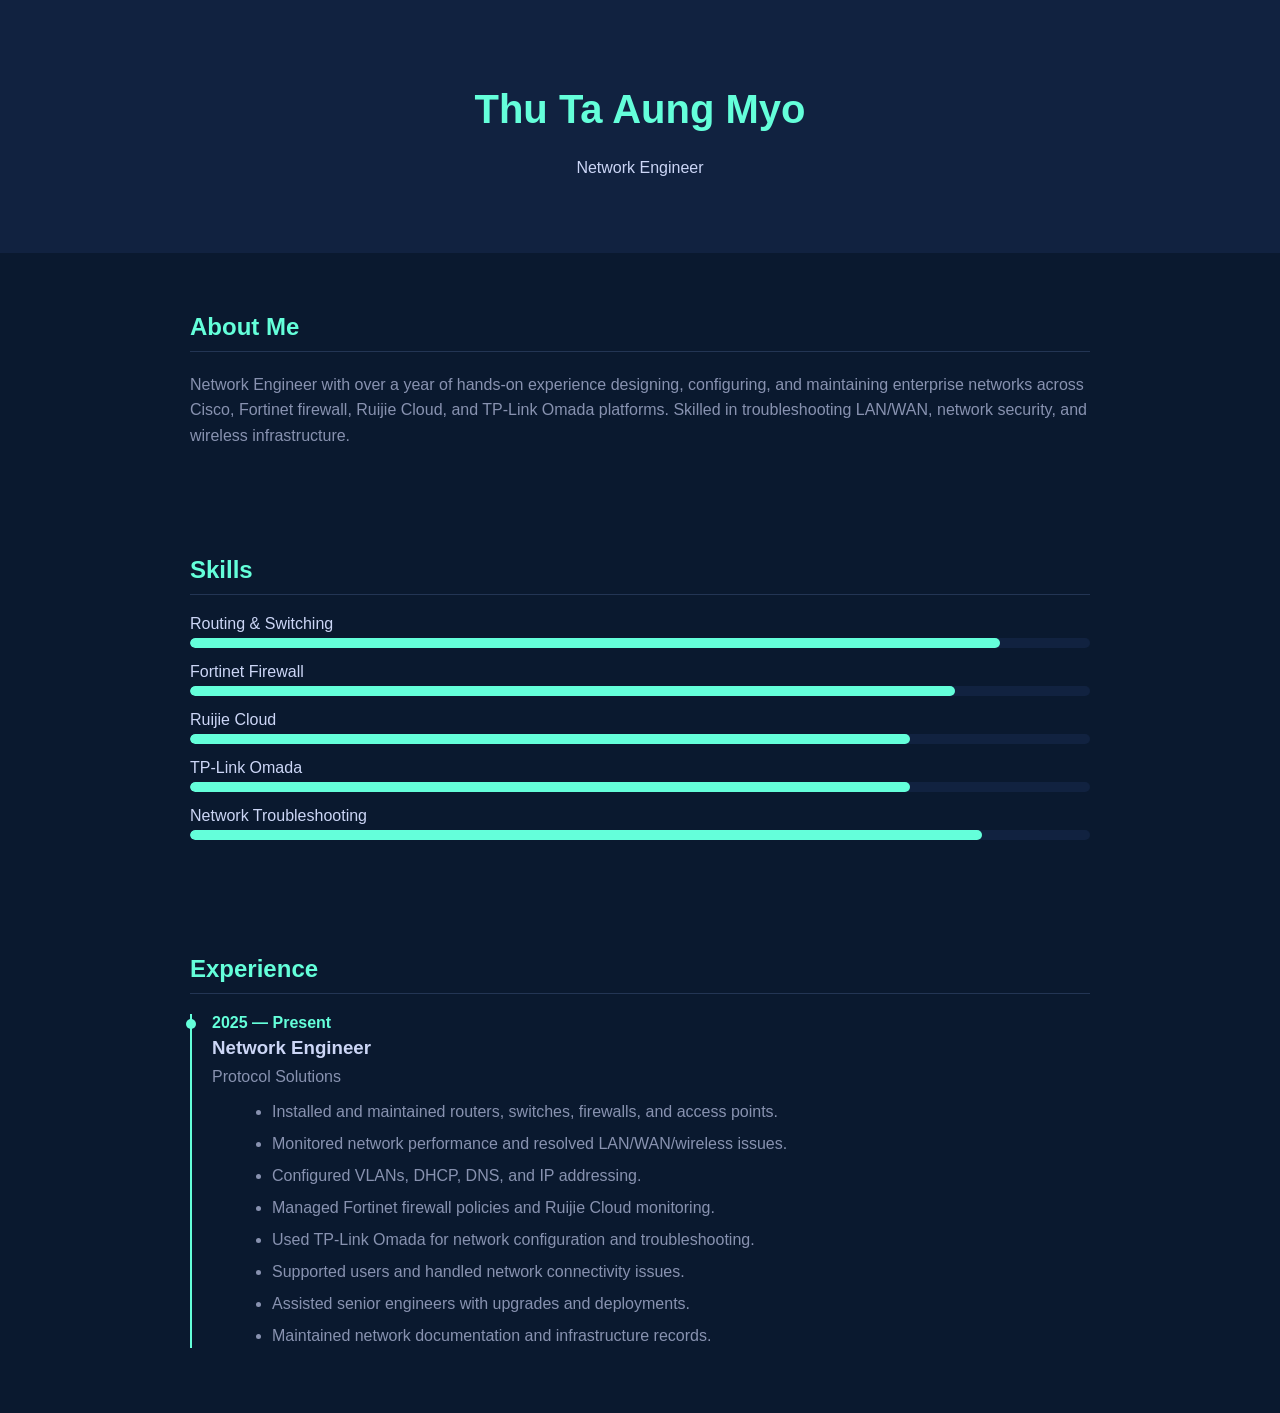
==== index.html @ 53d67194 "Add files via upload" ====
<!DOCTYPE html>
<html lang="en">
<head>
  <meta charset="UTF-8">
  <meta name="viewport" content="width=device-width, initial-scale=1.0">
  <title>Thu Ta Aung Myo - Network Engineer</title>
  <link rel="stylesheet" href="style.css">
</head>

<body>

  <!-- ===== HEADER ===== -->
  <header>
    <h1>Thu Ta Aung Myo</h1>
    <p>Network Engineer</p>
  </header>

  <!-- ===== ABOUT ===== -->
  <section>
    <h2>About Me</h2>
    <p>
      Network Engineer with over a year of hands-on experience designing, configuring, and maintaining enterprise networks across Cisco, Fortinet firewall, Ruijie Cloud, and TP-Link Omada platforms.
      Skilled in troubleshooting LAN/WAN, network security, and wireless infrastructure.
    </p>
  </section>

  <!-- ===== SKILLS ===== -->
  <section>
    <h2>Skills</h2>

    <div class="skill">
      <span>Routing & Switching</span>
      <div class="bar"><div style="width:90%"></div></div>
    </div>

    <div class="skill">
      <span>Fortinet Firewall</span>
      <div class="bar"><div style="width:85%"></div></div>
    </div>

    <div class="skill">
      <span>Ruijie Cloud</span>
      <div class="bar"><div style="width:80%"></div></div>
    </div>

    <div class="skill">
      <span>TP-Link Omada</span>
      <div class="bar"><div style="width:80%"></div></div>
    </div>

    <div class="skill">
      <span>Network Troubleshooting</span>
      <div class="bar"><div style="width:88%"></div></div>
    </div>

  </section>

  <!-- ===== EXPERIENCE ===== -->
  <section>
    <h2>Experience</h2>

    <div class="timeline">

      <div class="timeline-item">
        <div class="year">2025 — Present</div>
        <div class="content">
          <h3>Network Engineer</h3>
          <p>Protocol Solutions</p>

          <ul>
            <li>Installed and maintained routers, switches, firewalls, and access points.</li>
            <li>Monitored network performance and resolved LAN/WAN/wireless issues.</li>
            <li>Configured VLANs, DHCP, DNS, and IP addressing.</li>
            <li>Managed Fortinet firewall policies and Ruijie Cloud monitoring.</li>
            <li>Used TP-Link Omada for network configuration and troubleshooting.</li>
            <li>Supported users and handled network connectivity issues.</li>
            <li>Assisted senior engineers with upgrades and deployments.</li>
            <li>Maintained network documentation and infrastructure records.</li>
          </ul>

        </div>
      </div>

    </div>
  </section>

</body>
</html>
---- style.css ----
body {
  margin: 0;
  font-family: Arial, sans-serif;
  background: #0a192f;
  color: #ccd6f6;
}

/* HEADER */
header {
  text-align: center;
  padding: 60px 20px;
  background: #112240;
}

h1 {
  color: #64ffda;
  font-size: 40px;
}

section p {
  color: #8892b0;
  margin: 8px 0;
  line-height: 1.6;
}

/* SECTIONS */
section {
  max-width: 900px;
  margin: auto;
  padding: 40px 20px;
  transition: 0.3s ease;
}

section:hover {
  transform: translateY(-2px);
}

/* HEADINGS */
h2 {
  color: #64ffda;
  border-bottom: 1px solid #233554;
  padding-bottom: 10px;
  margin-bottom: 20px;
}

/* SKILLS */
.skill {
  margin-bottom: 15px;
}

.skill span {
  display: block;
  margin-bottom: 5px;
  color: #ccd6f6;
}

.bar {
  background: #112240;
  height: 10px;
  border-radius: 5px;
  overflow: hidden;
}

.bar div {
  height: 100%;
  background: #64ffda;
  border-radius: 5px;
}

/* TIMELINE */
.timeline {
  margin-top: 20px;
  border-left: 2px solid #64ffda;
  padding-left: 20px;
}

.timeline-item {
  margin-bottom: 25px;
  position: relative;
}

.timeline-item::before {
  content: "";
  width: 10px;
  height: 10px;
  background: #64ffda;
  position: absolute;
  left: -26px;
  top: 5px;
  border-radius: 50%;
}

.year {
  color: #64ffda;
  font-weight: bold;
  margin-bottom: 5px;
}

.content h3 {
  margin: 0;
  color: #ccd6f6;
}

.content p {
  margin: 5px 0;
  color: #8892b0;
}

/* LIST STYLE */
.content ul {
  margin: 10px 0 0 20px;
  color: #8892b0;
}

.content ul li {
  margin-bottom: 8px;
  line-height: 1.5;
}
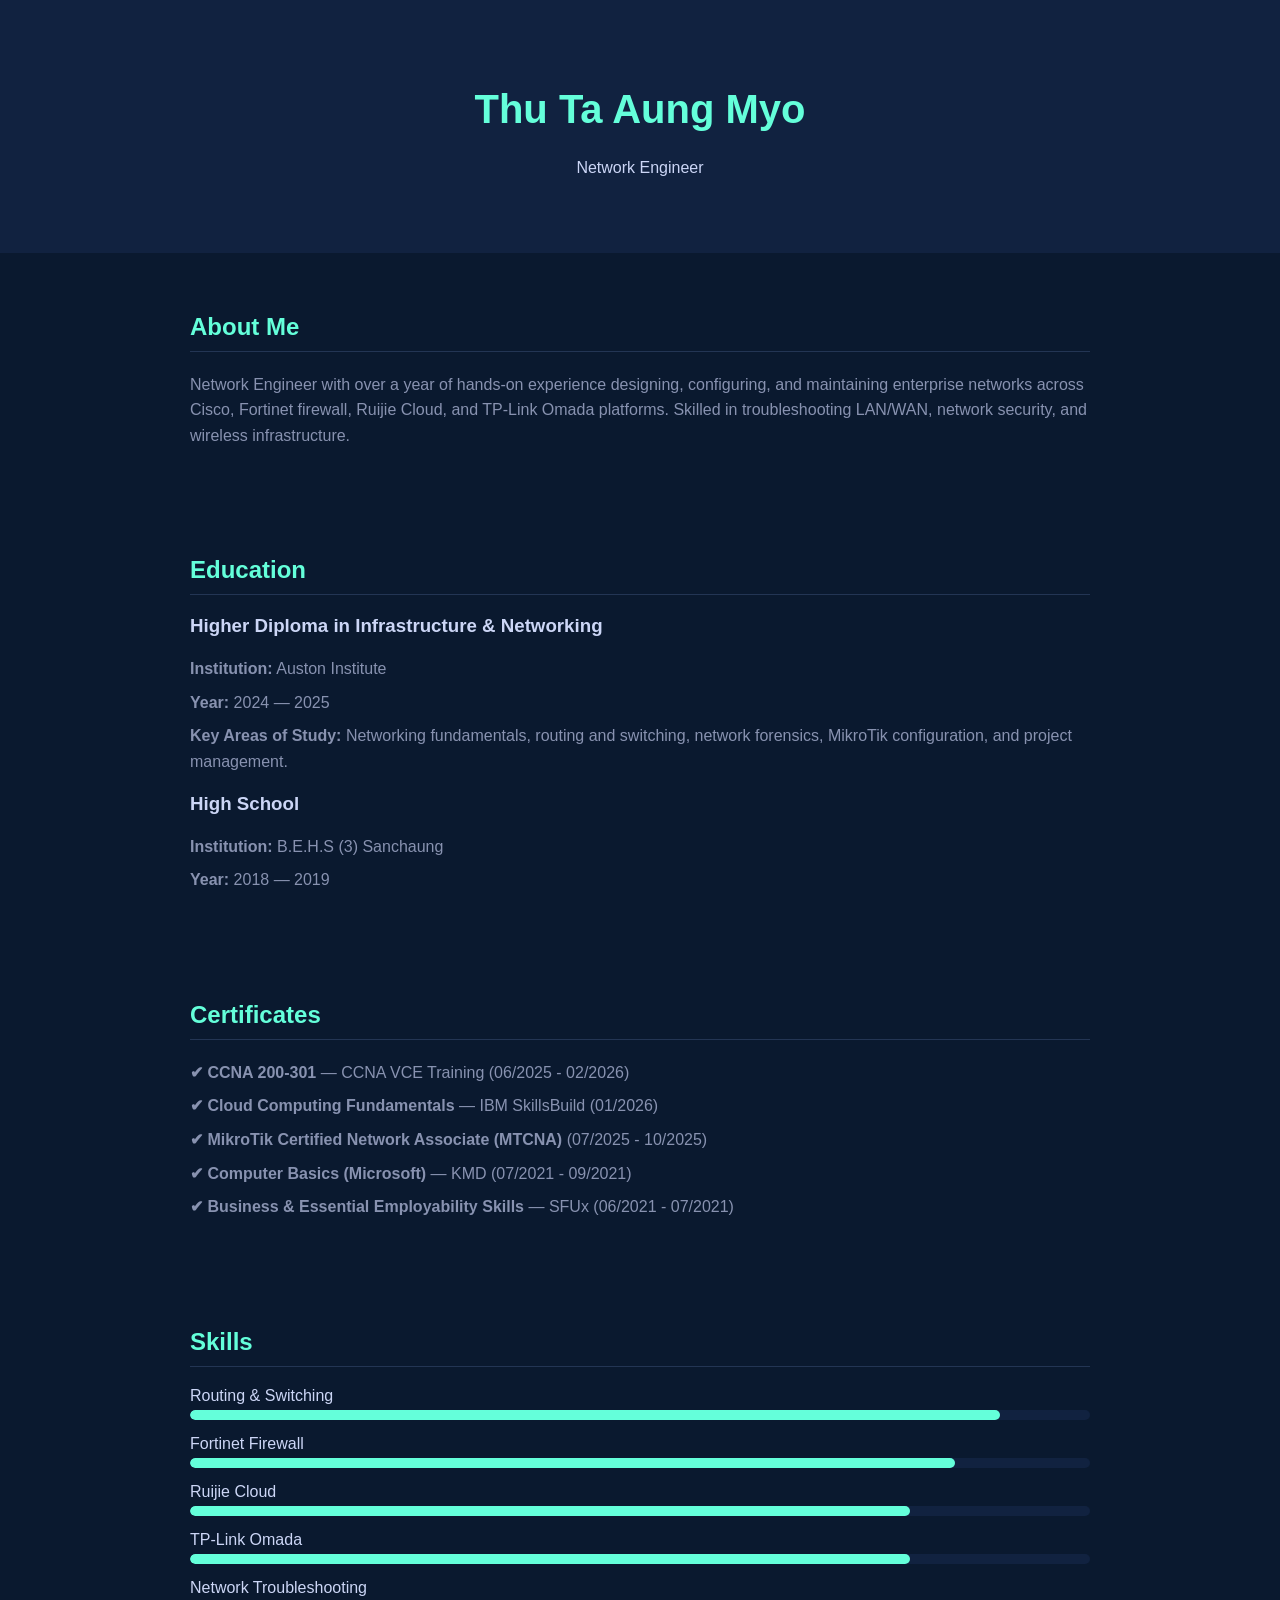
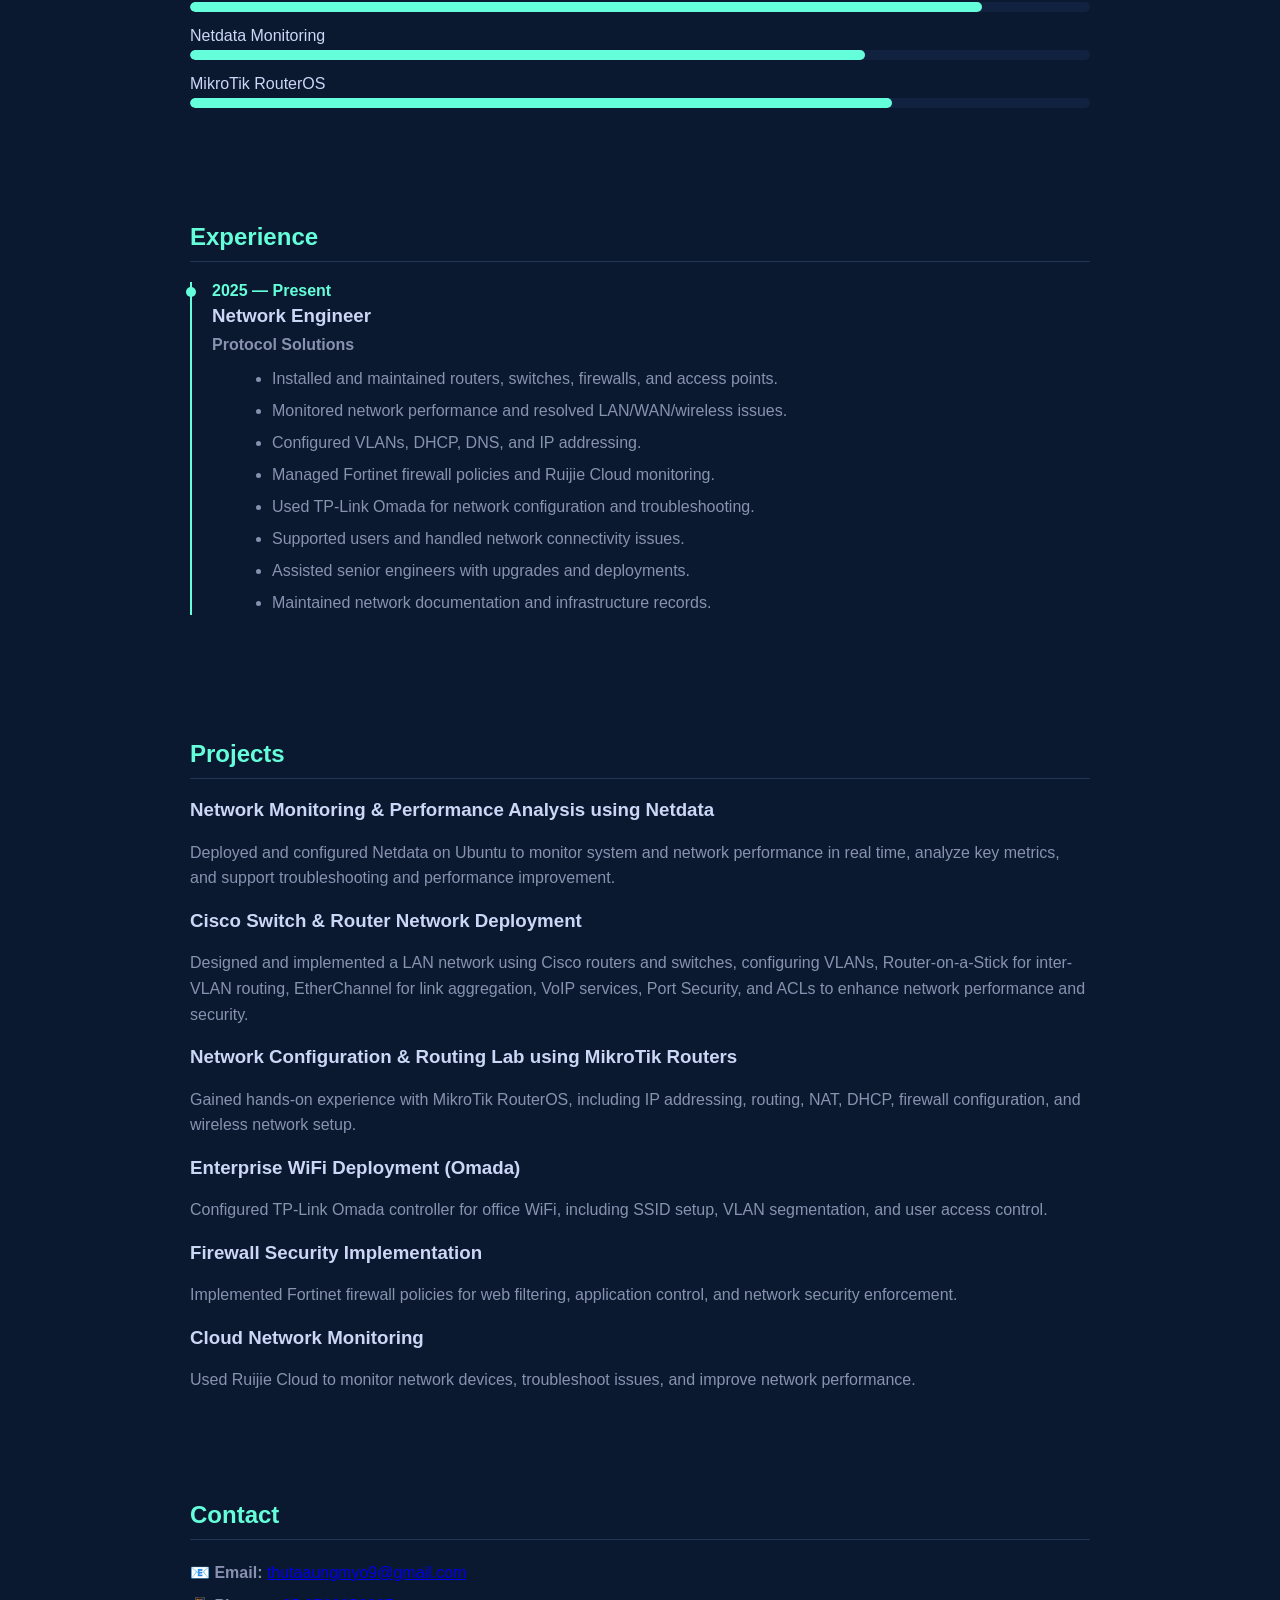
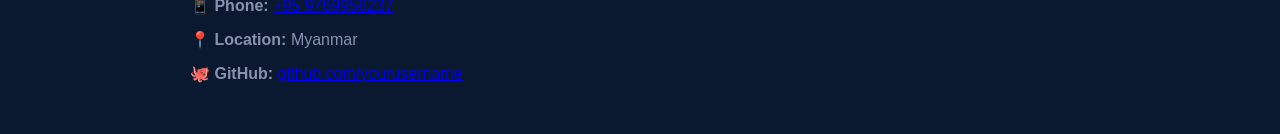
==== commit ee87eaf3: "Update index.html" ====
--- a/index.html
+++ b/index.html
@@ -1,88 +1,192 @@
 <!DOCTYPE html>
 <html lang="en">
 <head>
-  <meta charset="UTF-8">
-  <meta name="viewport" content="width=device-width, initial-scale=1.0">
-  <title>Thu Ta Aung Myo - Network Engineer</title>
-  <link rel="stylesheet" href="style.css">
+    <meta charset="UTF-8">
+    <meta name="viewport" content="width=device-width, initial-scale=1.0">
+    <title>Thu Ta Aung Myo - Network Engineer</title>
+    <link rel="stylesheet" href="style.css">
 </head>
 
 <body>
 
-  <!-- ===== HEADER ===== -->
-  <header>
-    <h1>Thu Ta Aung Myo</h1>
-    <p>Network Engineer</p>
-  </header>
+    <!-- ===== HEADER ===== -->
+    <header>
+        <h1>Thu Ta Aung Myo</h1>
+        <p>Network Engineer</p>
+    </header>
 
-  <!-- ===== ABOUT ===== -->
-  <section>
-    <h2>About Me</h2>
-    <p>
-      Network Engineer with over a year of hands-on experience designing, configuring, and maintaining enterprise networks across Cisco, Fortinet firewall, Ruijie Cloud, and TP-Link Omada platforms.
-      Skilled in troubleshooting LAN/WAN, network security, and wireless infrastructure.
-    </p>
-  </section>
+    <!-- ===== ABOUT ===== -->
+    <section>
+        <h2>About Me</h2>
+        <p>
+            Network Engineer with over a year of hands-on experience designing, configuring, and maintaining 
+            enterprise networks across Cisco, Fortinet firewall, Ruijie Cloud, and TP-Link Omada platforms. 
+            Skilled in troubleshooting LAN/WAN, network security, and wireless infrastructure.
+        </p>
+    </section>
 
-  <!-- ===== SKILLS ===== -->
-  <section>
-    <h2>Skills</h2>
+    <!-- ===== EDUCATION ===== -->
+    <section>
+        <h2>Education</h2>
 
-    <div class="skill">
-      <span>Routing & Switching</span>
-      <div class="bar"><div style="width:90%"></div></div>
-    </div>
+        <div class="card">
+            <h3>Higher Diploma in Infrastructure &amp; Networking</h3>
+            <p><strong>Institution:</strong> Auston Institute</p>
+            <p><strong>Year:</strong> 2024 — 2025</p>
+            <p>
+                <strong>Key Areas of Study:</strong> Networking fundamentals, routing and switching, network forensics, 
+                MikroTik configuration, and project management.
+            </p>
+        </div>
 
-    <div class="skill">
-      <span>Fortinet Firewall</span>
-      <div class="bar"><div style="width:85%"></div></div>
-    </div>
+        <div class="card">
+            <h3>High School</h3>
+            <p><strong>Institution:</strong> B.E.H.S (3) Sanchaung</p>
+            <p><strong>Year:</strong> 2018 — 2019</p>
+        </div>
+    </section>
 
-    <div class="skill">
-      <span>Ruijie Cloud</span>
-      <div class="bar"><div style="width:80%"></div></div>
-    </div>
+    <!-- ===== CERTIFICATES ===== -->
+    <section>
+        <h2>Certificates</h2>
 
-    <div class="skill">
-      <span>TP-Link Omada</span>
-      <div class="bar"><div style="width:80%"></div></div>
-    </div>
+        <div class="card">
+            <p><strong>✔ CCNA 200-301</strong> — CCNA VCE Training <span class="date">(06/2025 - 02/2026)</span></p>
+        </div>
 
-    <div class="skill">
-      <span>Network Troubleshooting</span>
-      <div class="bar"><div style="width:88%"></div></div>
-    </div>
+        <div class="card">
+            <p><strong>✔ Cloud Computing Fundamentals</strong> — IBM SkillsBuild <span class="date">(01/2026)</span></p>
+        </div>
 
-  </section>
+        <div class="card">
+            <p><strong>✔ MikroTik Certified Network Associate (MTCNA)</strong> <span class="date">(07/2025 - 10/2025)</span></p>
+        </div>
 
-  <!-- ===== EXPERIENCE ===== -->
-  <section>
-    <h2>Experience</h2>
+        <div class="card">
+            <p><strong>✔ Computer Basics (Microsoft)</strong> — KMD <span class="date">(07/2021 - 09/2021)</span></p>
+        </div>
 
-    <div class="timeline">
+        <div class="card">
+            <p><strong>✔ Business &amp; Essential Employability Skills</strong> — SFUx <span class="date">(06/2021 - 07/2021)</span></p>
+        </div>
+    </section>
 
-      <div class="timeline-item">
-        <div class="year">2025 — Present</div>
-        <div class="content">
-          <h3>Network Engineer</h3>
-          <p>Protocol Solutions</p>
+    <!-- ===== SKILLS ===== -->
+    <section>
+        <h2>Skills</h2>
 
-          <ul>
-            <li>Installed and maintained routers, switches, firewalls, and access points.</li>
-            <li>Monitored network performance and resolved LAN/WAN/wireless issues.</li>
-            <li>Configured VLANs, DHCP, DNS, and IP addressing.</li>
-            <li>Managed Fortinet firewall policies and Ruijie Cloud monitoring.</li>
-            <li>Used TP-Link Omada for network configuration and troubleshooting.</li>
-            <li>Supported users and handled network connectivity issues.</li>
-            <li>Assisted senior engineers with upgrades and deployments.</li>
-            <li>Maintained network documentation and infrastructure records.</li>
-          </ul>
+        <div class="skill">
+            <span>Routing &amp; Switching</span>
+            <div class="bar"><div style="width:90%"></div></div>
+        </div>
+
+        <div class="skill">
+            <span>Fortinet Firewall</span>
+            <div class="bar"><div style="width:85%"></div></div>
+        </div>
+
+        <div class="skill">
+            <span>Ruijie Cloud</span>
+            <div class="bar"><div style="width:80%"></div></div>
+        </div>
+
+        <div class="skill">
+            <span>TP-Link Omada</span>
+            <div class="bar"><div style="width:80%"></div></div>
+        </div>
+
+        <div class="skill">
+            <span>Network Troubleshooting</span>
+            <div class="bar"><div style="width:88%"></div></div>
+        </div>
+
+        <div class="skill">
+            <span>Netdata Monitoring</span>
+            <div class="bar"><div style="width:75%"></div></div>
+        </div>
+
+        <div class="skill">
+            <span>MikroTik RouterOS</span>
+            <div class="bar"><div style="width:78%"></div></div>
+        </div>
+
+    </section>
+
+    <!-- ===== EXPERIENCE ===== -->
+    <section>
+        <h2>Experience</h2>
+
+        <div class="timeline">
+
+            <div class="timeline-item">
+                <div class="year">2025 — Present</div>
+                <div class="content">
+                    <h3>Network Engineer</h3>
+                    <p><strong>Protocol Solutions</strong></p>
+
+                    <ul>
+                        <li>Installed and maintained routers, switches, firewalls, and access points.</li>
+                        <li>Monitored network performance and resolved LAN/WAN/wireless issues.</li>
+                        <li>Configured VLANs, DHCP, DNS, and IP addressing.</li>
+                        <li>Managed Fortinet firewall policies and Ruijie Cloud monitoring.</li>
+                        <li>Used TP-Link Omada for network configuration and troubleshooting.</li>
+                        <li>Supported users and handled network connectivity issues.</li>
+                        <li>Assisted senior engineers with upgrades and deployments.</li>
+                        <li>Maintained network documentation and infrastructure records.</li>
+                    </ul>
+
+                </div>
+            </div>
 
         </div>
-      </div>
+    </section>
 
-    </div>
-  </section>
+    <!-- ===== PROJECTS ===== -->
+    <section>
+        <h2>Projects</h2>
+
+        <div class="project">
+            <h3>Network Monitoring &amp; Performance Analysis using Netdata</h3>
+            <p>Deployed and configured Netdata on Ubuntu to monitor system and network performance in real time, analyze key metrics, and support troubleshooting and performance improvement.</p>
+        </div>
+
+        <div class="project">
+            <h3>Cisco Switch &amp; Router Network Deployment</h3>
+            <p>Designed and implemented a LAN network using Cisco routers and switches, configuring VLANs, Router-on-a-Stick for inter-VLAN routing, EtherChannel for link aggregation, VoIP services, Port Security, and ACLs to enhance network performance and security.</p>
+        </div>
+
+        <div class="project">
+            <h3>Network Configuration &amp; Routing Lab using MikroTik Routers</h3>
+            <p>Gained hands-on experience with MikroTik RouterOS, including IP addressing, routing, NAT, DHCP, firewall configuration, and wireless network setup.</p>
+        </div>
+
+        <div class="project">
+            <h3>Enterprise WiFi Deployment (Omada)</h3>
+            <p>Configured TP-Link Omada controller for office WiFi, including SSID setup, VLAN segmentation, and user access control.</p>
+        </div>
+
+        <div class="project">
+            <h3>Firewall Security Implementation</h3>
+            <p>Implemented Fortinet firewall policies for web filtering, application control, and network security enforcement.</p>
+        </div>
+
+        <div class="project">
+            <h3>Cloud Network Monitoring</h3>
+            <p>Used Ruijie Cloud to monitor network devices, troubleshoot issues, and improve network performance.</p>
+        </div>
+
+    </section>
+
+    <!-- ===== CONTACT ===== -->
+    <section class="contact-section">
+        <h2>Contact</h2>
+        <div class="contact-card">
+            <p><strong>📧 Email:</strong> <a href="mailto:yourname@gmail.com">thutaaungmyo9@gmail.com</a></p>
+            <p><strong>📱 Phone:</strong> <a href="tel:+95XXXXXXXX">+95 9769956237</a></p>
+            <p><strong>📍 Location:</strong> Myanmar</p>
+            <p><strong>🐙 GitHub:</strong> <a href="#">github.com/yourusername</a></p>
+        </div>
+    </section>
 
 </body>
-</html>+</html>
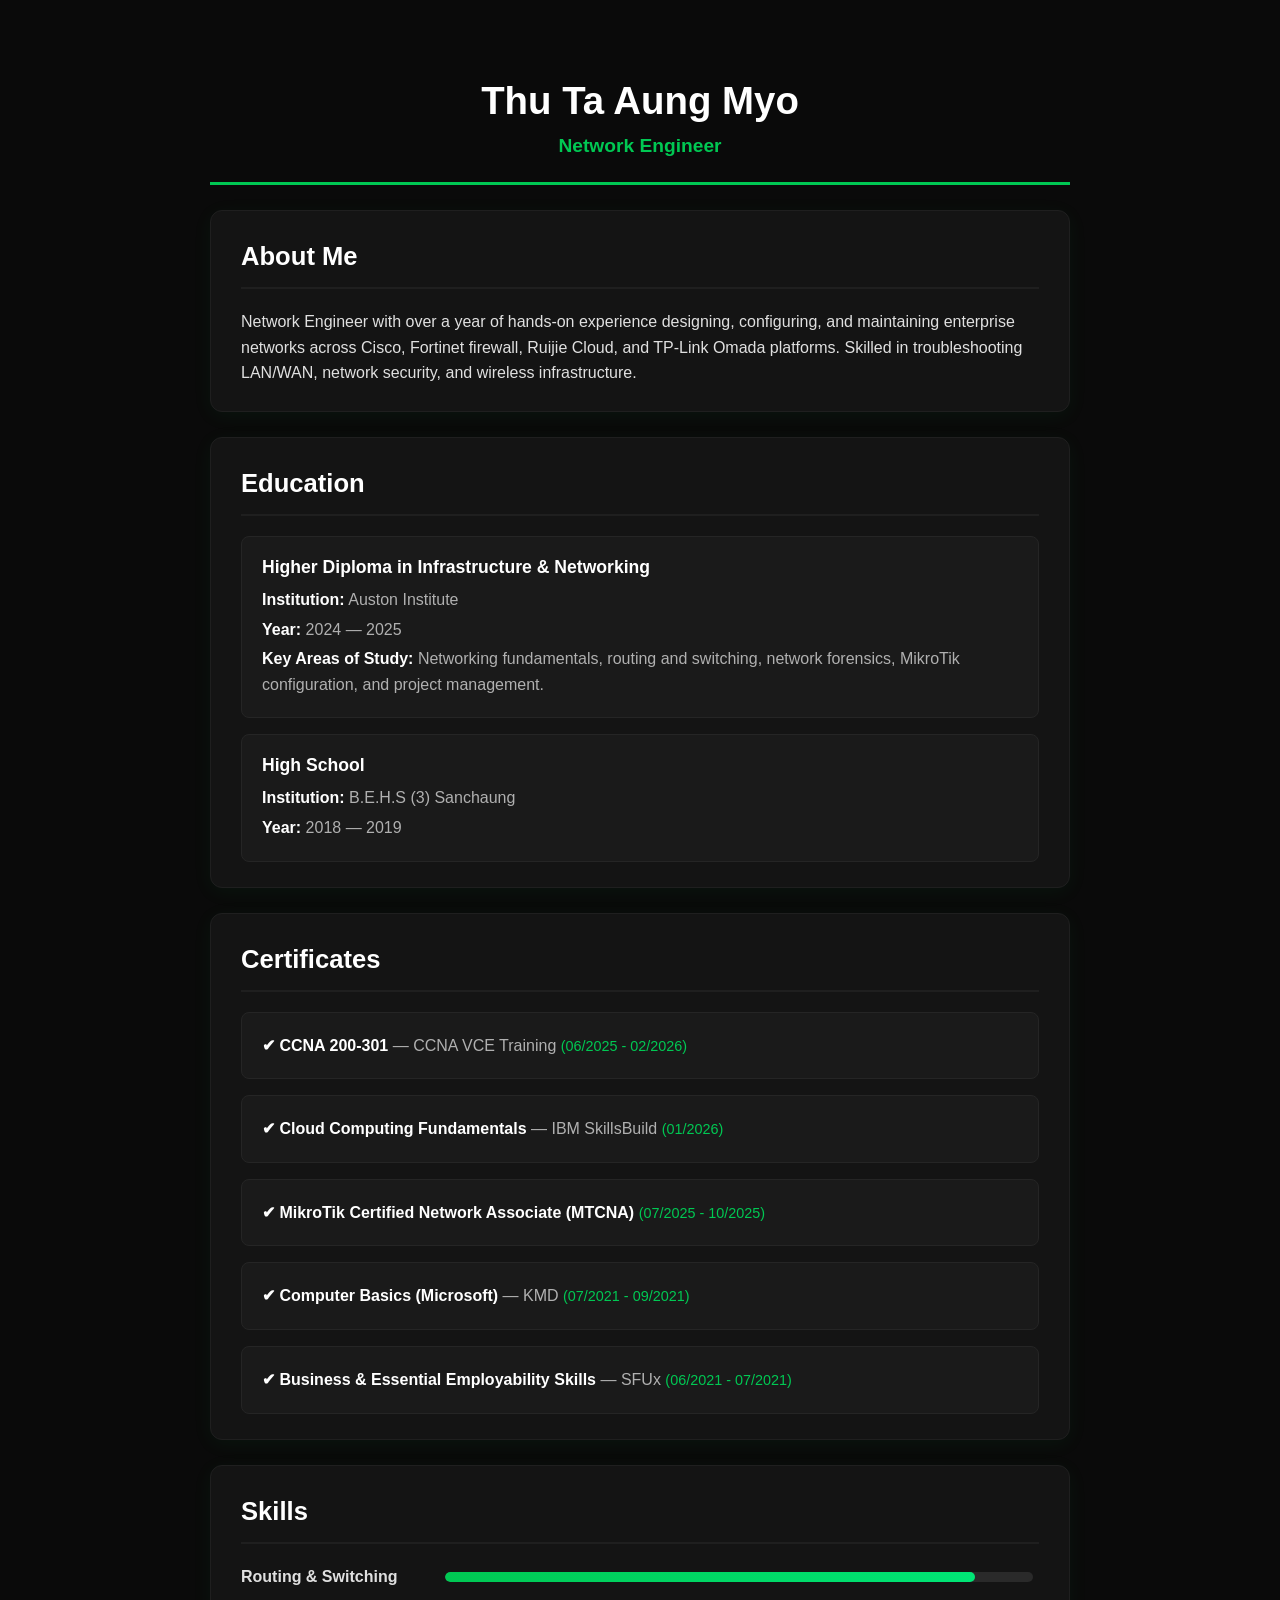
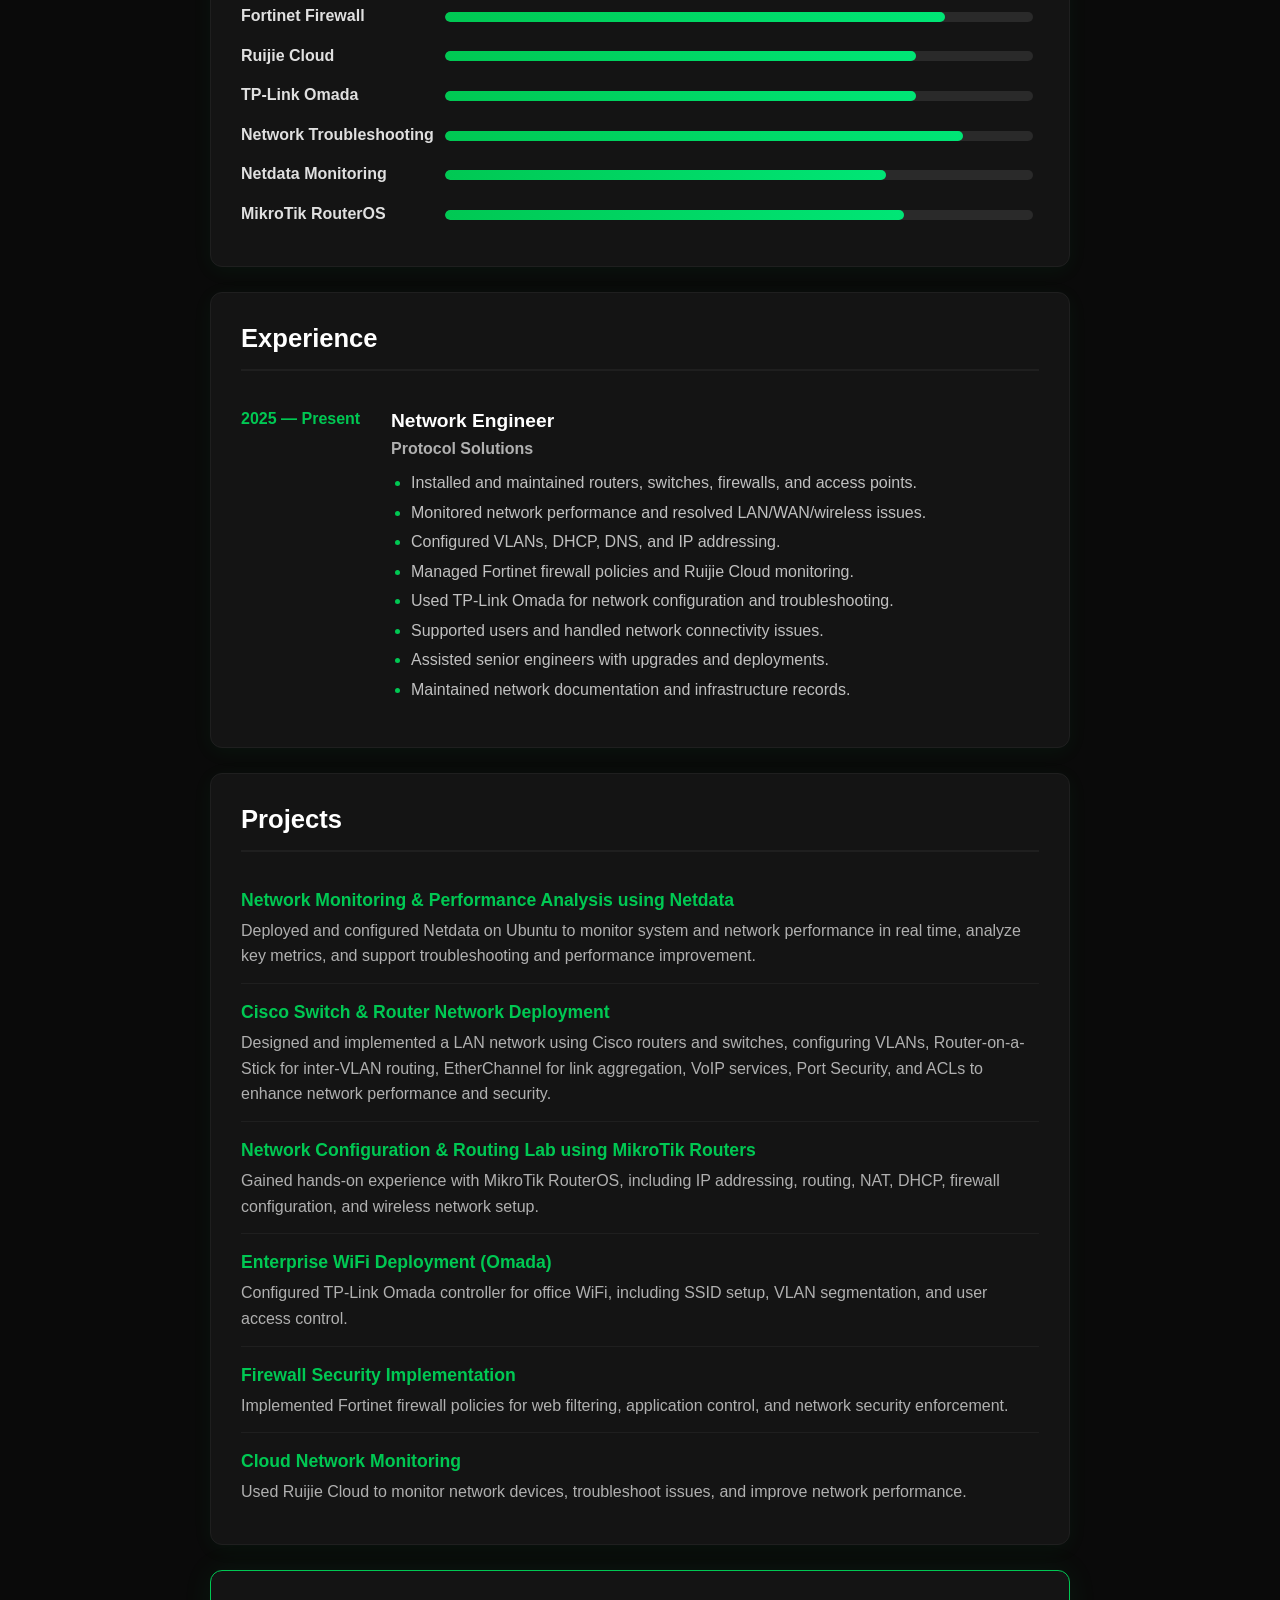
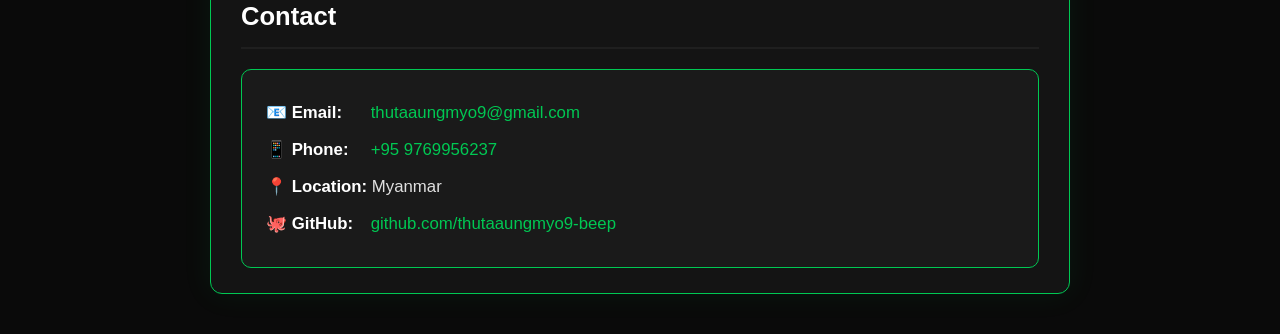
==== commit 4e4598ea: "Update index.html" ====
--- a/index.html
+++ b/index.html
@@ -184,7 +184,7 @@
             <p><strong>📧 Email:</strong> <a href="mailto:yourname@gmail.com">thutaaungmyo9@gmail.com</a></p>
             <p><strong>📱 Phone:</strong> <a href="tel:+95XXXXXXXX">+95 9769956237</a></p>
             <p><strong>📍 Location:</strong> Myanmar</p>
-            <p><strong>🐙 GitHub:</strong> <a href="#">github.com/yourusername</a></p>
+            <p><strong>🐙 GitHub:</strong> <a href="#">github.com/thutaaungmyo9-beep</a></p>
         </div>
     </section>
 
--- a/style.css
+++ b/style.css
@@ -1,118 +1,262 @@
+/* ===== RESET & BASE ===== */
+* {
+    margin: 0;
+    padding: 0;
+    box-sizing: border-box;
+}
+
 body {
-  margin: 0;
-  font-family: Arial, sans-serif;
-  background: #0a192f;
-  color: #ccd6f6;
-}
-
-/* HEADER */
+    font-family: 'Segoe UI', Tahoma, Geneva, Verdana, sans-serif;
+    background: #0a0a0a;
+    color: #e0e0e0;
+    line-height: 1.6;
+    max-width: 900px;
+    margin: 40px auto;
+    padding: 0 20px;
+}
+
+/* ===== HEADER ===== */
 header {
-  text-align: center;
-  padding: 60px 20px;
-  background: #112240;
-}
-
-h1 {
-  color: #64ffda;
-  font-size: 40px;
-}
-
-section p {
-  color: #8892b0;
-  margin: 8px 0;
-  line-height: 1.6;
-}
-
-/* SECTIONS */
+    text-align: center;
+    padding: 30px 0 20px;
+    border-bottom: 3px solid #00c853;
+}
+
+header h1 {
+    font-size: 2.4rem;
+    color: #ffffff;
+}
+
+header p {
+    font-size: 1.2rem;
+    color: #00c853;
+    font-weight: 600;
+}
+
+/* ===== SECTIONS ===== */
 section {
-  max-width: 900px;
-  margin: auto;
-  padding: 40px 20px;
-  transition: 0.3s ease;
-}
-
-section:hover {
-  transform: translateY(-2px);
-}
-
-/* HEADINGS */
+    background: #141414;
+    padding: 25px 30px;
+    margin: 25px 0;
+    border-radius: 12px;
+    box-shadow: 0 4px 20px rgba(0, 200, 83, 0.06);
+    border: 1px solid #1f1f1f;
+}
+
 h2 {
-  color: #64ffda;
-  border-bottom: 1px solid #233554;
-  padding-bottom: 10px;
-  margin-bottom: 20px;
-}
-
-/* SKILLS */
+    font-size: 1.6rem;
+    color: #ffffff;
+    border-bottom: 2px solid #1f1f1f;
+    padding-bottom: 10px;
+    margin-bottom: 20px;
+}
+
+/* ===== CARDS (Education & Certificates) ===== */
+.card {
+    background: #1a1a1a;
+    border-left: 4px solid #00c853;
+    padding: 16px 20px;
+    margin-bottom: 16px;
+    border-radius: 8px;
+    transition: all 0.3s ease;
+    border: 1px solid #252525;
+}
+
+.card:hover {
+    box-shadow: 0 0 20px rgba(0, 200, 83, 0.08);
+    border-left: 4px solid #00e676;
+    transform: translateX(4px);
+}
+
+.card:last-child {
+    margin-bottom: 0;
+}
+
+.card h3 {
+    color: #ffffff;
+    font-size: 1.1rem;
+    margin-bottom: 6px;
+}
+
+.card p {
+    margin: 4px 0;
+    color: #b0b0b0;
+}
+
+.card strong {
+    color: #ffffff;
+}
+
+.card .date {
+    color: #00c853;
+    font-weight: 500;
+    font-size: 0.9rem;
+}
+
+/* ===== SKILL BARS ===== */
 .skill {
-  margin-bottom: 15px;
+    margin-bottom: 14px;
 }
 
 .skill span {
-  display: block;
-  margin-bottom: 5px;
-  color: #ccd6f6;
+    display: inline-block;
+    font-weight: 600;
+    width: 200px;
+    color: #e0e0e0;
 }
 
 .bar {
-  background: #112240;
-  height: 10px;
-  border-radius: 5px;
-  overflow: hidden;
+    display: inline-block;
+    width: calc(100% - 210px);
+    height: 10px;
+    background: #2a2a2a;
+    border-radius: 6px;
+    overflow: hidden;
+    vertical-align: middle;
 }
 
 .bar div {
-  height: 100%;
-  background: #64ffda;
-  border-radius: 5px;
-}
-
-/* TIMELINE */
-.timeline {
-  margin-top: 20px;
-  border-left: 2px solid #64ffda;
-  padding-left: 20px;
-}
-
+    height: 100%;
+    background: linear-gradient(90deg, #00c853, #00e676);
+    border-radius: 6px;
+    transition: width 1s ease;
+}
+
+/* ===== TIMELINE (Experience) ===== */
 .timeline-item {
-  margin-bottom: 25px;
-  position: relative;
-}
-
-.timeline-item::before {
-  content: "";
-  width: 10px;
-  height: 10px;
-  background: #64ffda;
-  position: absolute;
-  left: -26px;
-  top: 5px;
-  border-radius: 50%;
+    display: flex;
+    gap: 20px;
+    padding: 15px 0;
+    border-bottom: 1px solid #1f1f1f;
+}
+
+.timeline-item:last-child {
+    border-bottom: none;
 }
 
 .year {
-  color: #64ffda;
-  font-weight: bold;
-  margin-bottom: 5px;
+    font-weight: 700;
+    color: #00c853;
+    min-width: 130px;
 }
 
 .content h3 {
-  margin: 0;
-  color: #ccd6f6;
+    font-size: 1.2rem;
+    color: #ffffff;
 }
 
 .content p {
-  margin: 5px 0;
-  color: #8892b0;
-}
-
-/* LIST STYLE */
+    color: #b0b0b0;
+}
+
 .content ul {
-  margin: 10px 0 0 20px;
-  color: #8892b0;
+    margin-top: 8px;
+    padding-left: 20px;
 }
 
 .content ul li {
-  margin-bottom: 8px;
-  line-height: 1.5;
-}+    margin-bottom: 4px;
+    color: #c0c0c0;
+}
+
+.content ul li::marker {
+    color: #00c853;
+}
+
+/* ===== PROJECTS ===== */
+.project {
+    padding: 14px 0;
+    border-bottom: 1px solid #1f1f1f;
+    transition: all 0.3s ease;
+}
+
+.project:last-child {
+    border-bottom: none;
+}
+
+.project:hover {
+    padding-left: 8px;
+}
+
+.project h3 {
+    color: #00c853;
+    font-size: 1.1rem;
+    margin-bottom: 4px;
+}
+
+.project p {
+    color: #b0b0b0;
+}
+
+/* ===== CONTACT - HIGHLIGHTED ===== */
+.contact-section {
+    background: #141414;
+    border: 1px solid #00c853;
+    box-shadow: 0 0 30px rgba(0, 200, 83, 0.08);
+}
+
+.contact-card {
+    background: #1a1a1a;
+    border: 1px solid #00c853;
+    border-radius: 10px;
+    padding: 20px 24px;
+    transition: all 0.3s ease;
+}
+
+.contact-card:hover {
+    box-shadow: 0 0 30px rgba(0, 200, 83, 0.15);
+    border-color: #00e676;
+}
+
+.contact-card p {
+    margin: 10px 0;
+    color: #e0e0e0;
+    font-size: 1.05rem;
+}
+
+.contact-card strong {
+    color: #ffffff;
+    min-width: 100px;
+    display: inline-block;
+}
+
+.contact-card a {
+    color: #00c853;
+    text-decoration: none;
+    transition: color 0.3s ease;
+    border-bottom: 1px solid transparent;
+}
+
+.contact-card a:hover {
+    color: #00e676;
+    border-bottom-color: #00e676;
+}
+
+/* ===== RESPONSIVE ===== */
+@media (max-width: 600px) {
+    .timeline-item {
+        flex-direction: column;
+        gap: 6px;
+    }
+    
+    .skill span {
+        width: 100%;
+        margin-bottom: 4px;
+    }
+    
+    .bar {
+        width: 100%;
+    }
+
+    .contact-card strong {
+        min-width: 80px;
+    }
+
+    header h1 {
+        font-size: 1.8rem;
+    }
+
+    section {
+        padding: 18px 16px;
+    }
+}
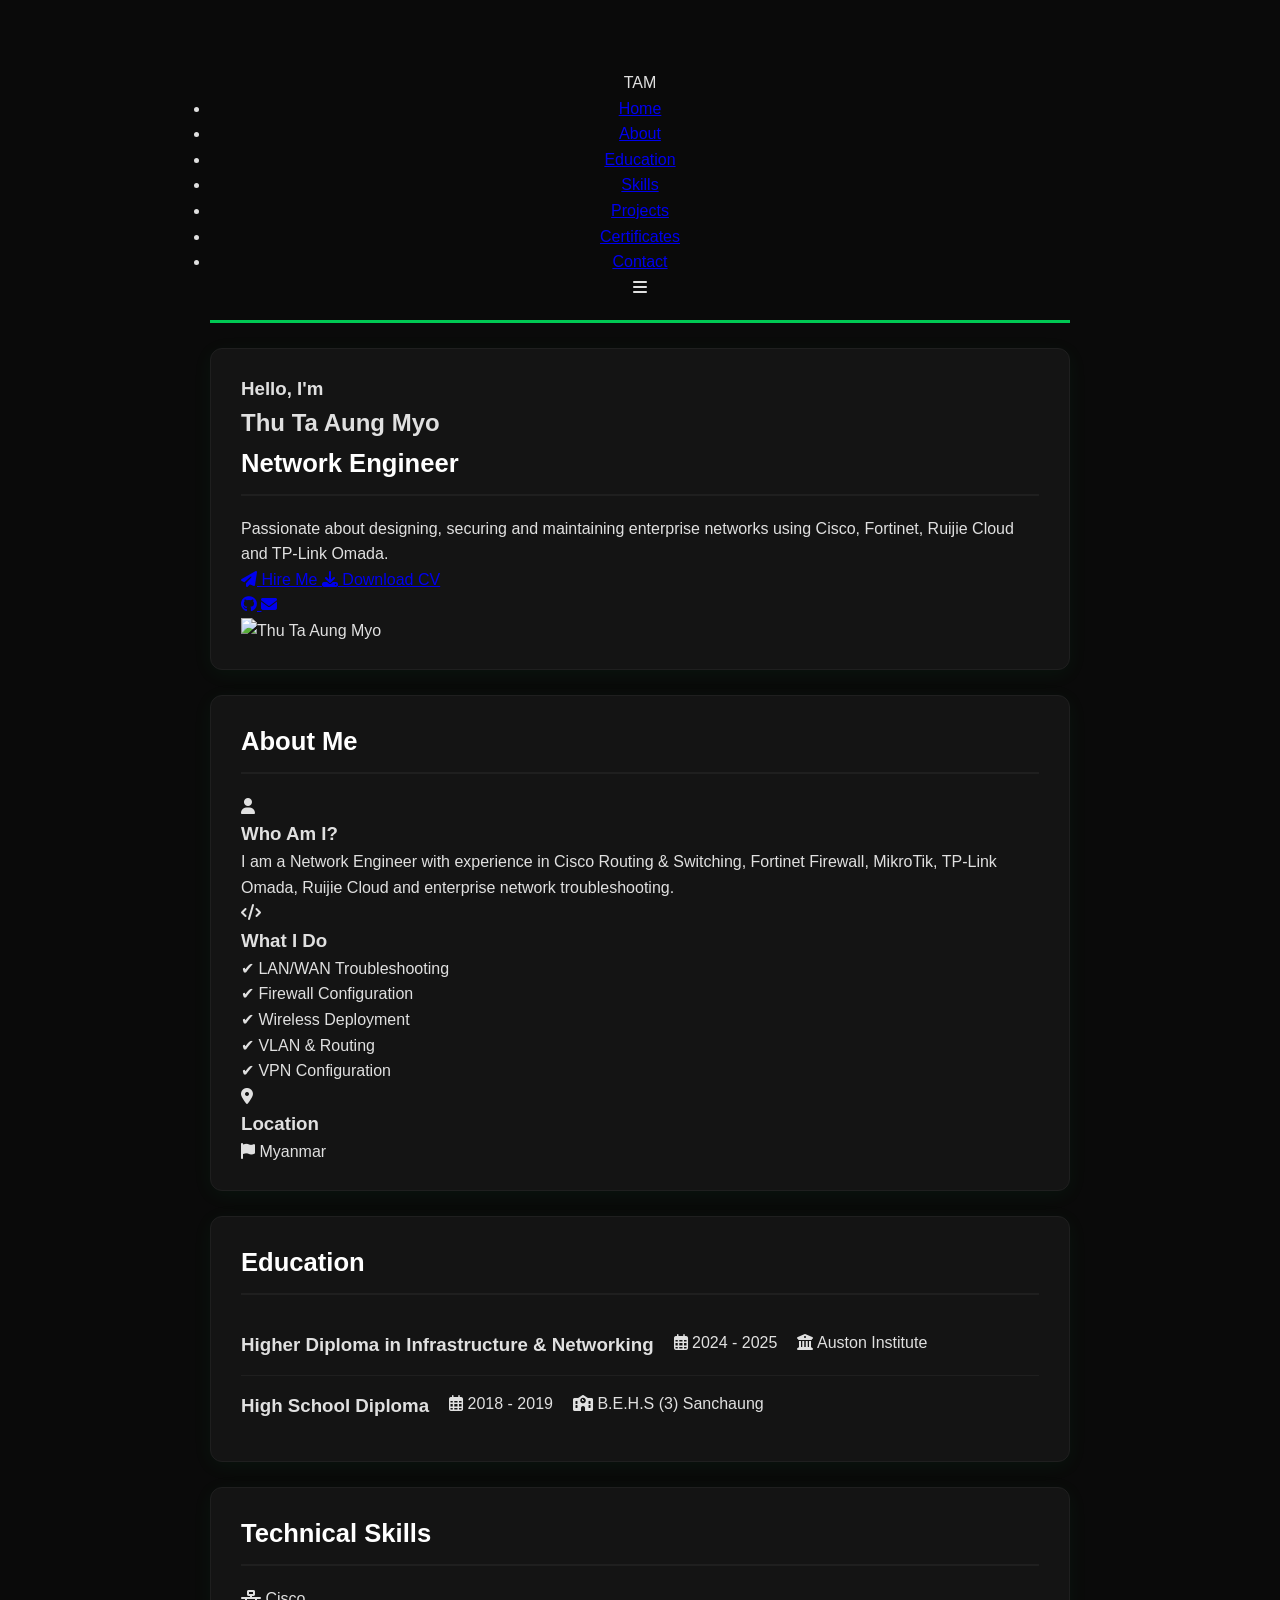
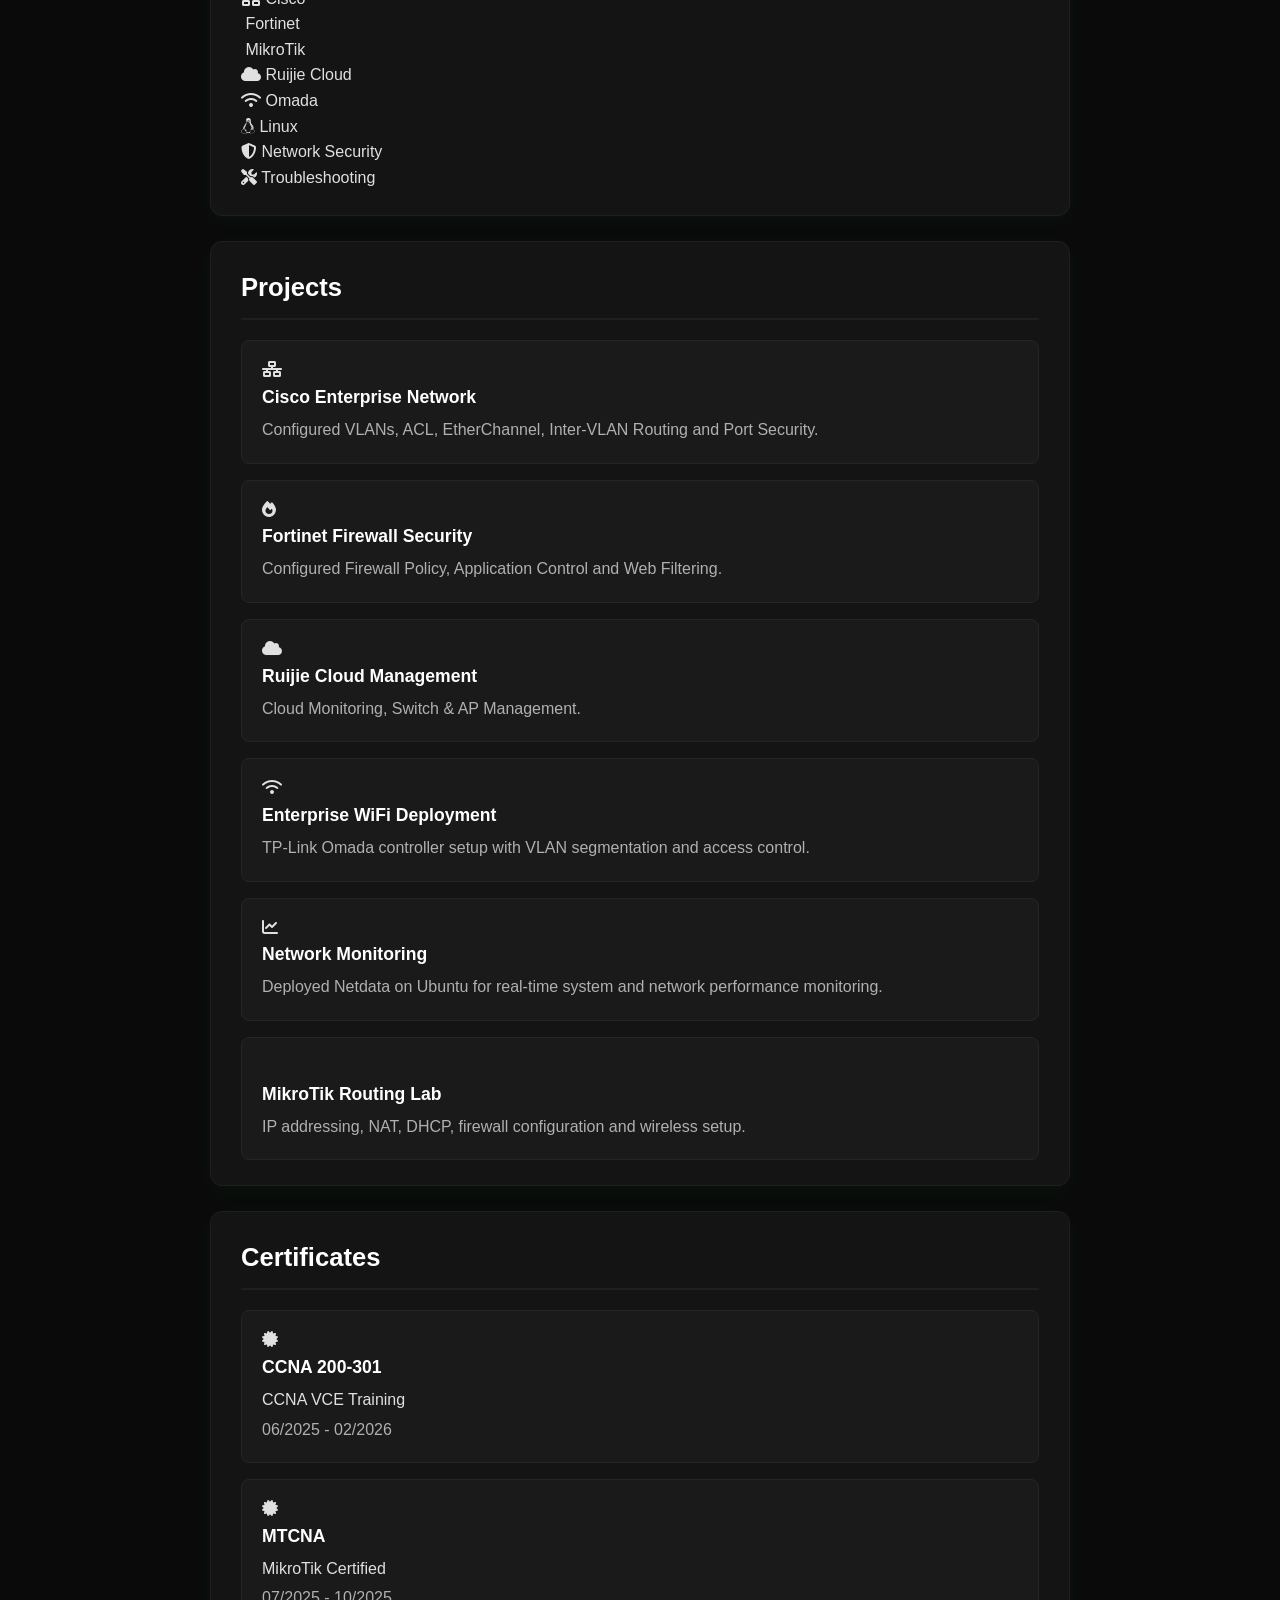
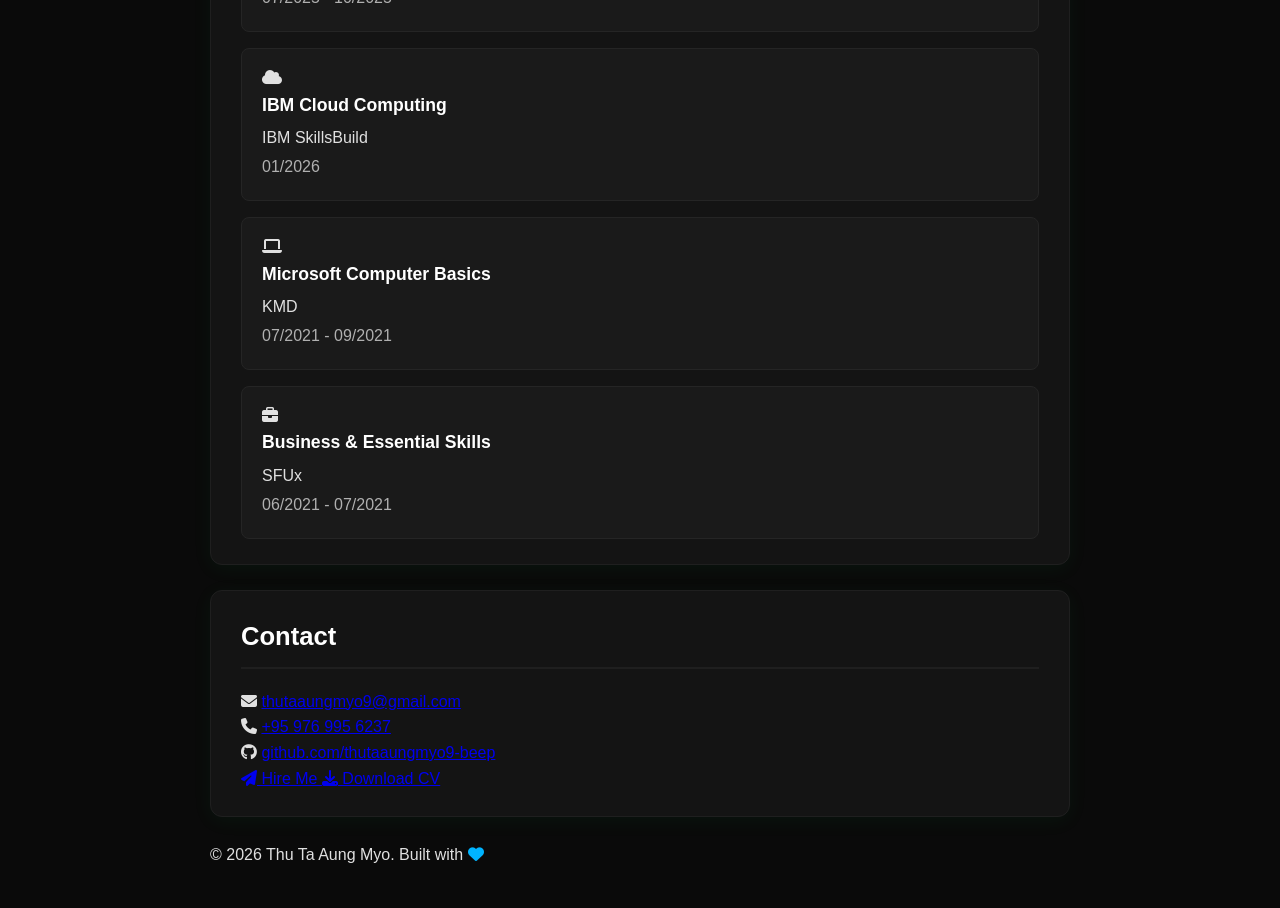
==== commit de334187: "Update index.html" ====
--- a/index.html
+++ b/index.html
@@ -1,192 +1,241 @@
 <!DOCTYPE html>
 <html lang="en">
+
 <head>
     <meta charset="UTF-8">
     <meta name="viewport" content="width=device-width, initial-scale=1.0">
-    <title>Thu Ta Aung Myo - Network Engineer</title>
+    <title>Thu Ta Aung Myo | Network Engineer</title>
+
     <link rel="stylesheet" href="style.css">
+
+    <!-- Font Awesome -->
+    <link rel="stylesheet" href="https://cdnjs.cloudflare.com/ajax/libs/font-awesome/6.7.1/css/all.min.css">
+
+    <!-- Google Font -->
+    <link href="https://fonts.googleapis.com/css2?family=Poppins:wght@300;400;500;600;700;800&display=swap" rel="stylesheet">
 </head>
 
 <body>
 
-    <!-- ===== HEADER ===== -->
+    <!-- ================= NAVBAR ================= -->
     <header>
-        <h1>Thu Ta Aung Myo</h1>
-        <p>Network Engineer</p>
+        <nav class="navbar">
+            <div class="logo">TAM</div>
+            <ul class="nav-links">
+                <li><a href="#home" class="active">Home</a></li>
+                <li><a href="#about">About</a></li>
+                <li><a href="#education">Education</a></li>
+                <li><a href="#skills">Skills</a></li>
+                <li><a href="#projects">Projects</a></li>
+                <li><a href="#certificates">Certificates</a></li>
+                <li><a href="#contact">Contact</a></li>
+            </ul>
+            <div class="menu-btn">
+                <i class="fa-solid fa-bars"></i>
+            </div>
+        </nav>
     </header>
 
-    <!-- ===== ABOUT ===== -->
-    <section>
-        <h2>About Me</h2>
-        <p>
-            Network Engineer with over a year of hands-on experience designing, configuring, and maintaining 
-            enterprise networks across Cisco, Fortinet firewall, Ruijie Cloud, and TP-Link Omada platforms. 
-            Skilled in troubleshooting LAN/WAN, network security, and wireless infrastructure.
-        </p>
-    </section>
-
-    <!-- ===== EDUCATION ===== -->
-    <section>
-        <h2>Education</h2>
-
-        <div class="card">
-            <h3>Higher Diploma in Infrastructure &amp; Networking</h3>
-            <p><strong>Institution:</strong> Auston Institute</p>
-            <p><strong>Year:</strong> 2024 — 2025</p>
+    <!-- ================= HERO ================= -->
+    <section id="home" class="hero">
+        <div class="hero-left">
+            <h3>Hello, I'm</h3>
+            <h1>Thu Ta Aung Myo</h1>
+            <h2>Network Engineer</h2>
             <p>
-                <strong>Key Areas of Study:</strong> Networking fundamentals, routing and switching, network forensics, 
-                MikroTik configuration, and project management.
+                Passionate about designing, securing and maintaining enterprise
+                networks using Cisco, Fortinet, Ruijie Cloud and TP-Link Omada.
             </p>
-        </div>
-
-        <div class="card">
-            <h3>High School</h3>
-            <p><strong>Institution:</strong> B.E.H.S (3) Sanchaung</p>
-            <p><strong>Year:</strong> 2018 — 2019</p>
-        </div>
-    </section>
-
-    <!-- ===== CERTIFICATES ===== -->
-    <section>
-        <h2>Certificates</h2>
-
-        <div class="card">
-            <p><strong>✔ CCNA 200-301</strong> — CCNA VCE Training <span class="date">(06/2025 - 02/2026)</span></p>
-        </div>
-
-        <div class="card">
-            <p><strong>✔ Cloud Computing Fundamentals</strong> — IBM SkillsBuild <span class="date">(01/2026)</span></p>
-        </div>
-
-        <div class="card">
-            <p><strong>✔ MikroTik Certified Network Associate (MTCNA)</strong> <span class="date">(07/2025 - 10/2025)</span></p>
-        </div>
-
-        <div class="card">
-            <p><strong>✔ Computer Basics (Microsoft)</strong> — KMD <span class="date">(07/2021 - 09/2021)</span></p>
-        </div>
-
-        <div class="card">
-            <p><strong>✔ Business &amp; Essential Employability Skills</strong> — SFUx <span class="date">(06/2021 - 07/2021)</span></p>
-        </div>
-    </section>
-
-    <!-- ===== SKILLS ===== -->
-    <section>
-        <h2>Skills</h2>
-
-        <div class="skill">
-            <span>Routing &amp; Switching</span>
-            <div class="bar"><div style="width:90%"></div></div>
-        </div>
-
-        <div class="skill">
-            <span>Fortinet Firewall</span>
-            <div class="bar"><div style="width:85%"></div></div>
-        </div>
-
-        <div class="skill">
-            <span>Ruijie Cloud</span>
-            <div class="bar"><div style="width:80%"></div></div>
-        </div>
-
-        <div class="skill">
-            <span>TP-Link Omada</span>
-            <div class="bar"><div style="width:80%"></div></div>
-        </div>
-
-        <div class="skill">
-            <span>Network Troubleshooting</span>
-            <div class="bar"><div style="width:88%"></div></div>
-        </div>
-
-        <div class="skill">
-            <span>Netdata Monitoring</span>
-            <div class="bar"><div style="width:75%"></div></div>
-        </div>
-
-        <div class="skill">
-            <span>MikroTik RouterOS</span>
-            <div class="bar"><div style="width:78%"></div></div>
-        </div>
-
-    </section>
-
-    <!-- ===== EXPERIENCE ===== -->
-    <section>
-        <h2>Experience</h2>
-
+            <div class="hero-buttons">
+                <a href="#contact" class="btn primary">
+                    <i class="fas fa-paper-plane"></i> Hire Me
+                </a>
+                <a href="CV-Thu-Ta-Aung-Myo.pdf" class="btn secondary" download>
+                    <i class="fas fa-download"></i> Download CV
+                </a>
+            </div>
+            <div class="social-icons">
+                <a href="https://github.com/thutaaungmyo9-beep" target="_blank">
+                    <i class="fab fa-github"></i>
+                </a>
+                <a href="mailto:thutaaungmyo9@gmail.com">
+                    <i class="fas fa-envelope"></i>
+                </a>
+            </div>
+        </div>
+        <div class="hero-right">
+            <div class="image-box">
+                <img src="profile.jpg" alt="Thu Ta Aung Myo" id="profile-img">
+                <div class="circle one"></div>
+                <div class="circle two"></div>
+            </div>
+        </div>
+    </section>
+
+    <!-- ================= ABOUT ================= -->
+    <section id="about" class="section">
+        <h2 class="title">About Me</h2>
+        <div class="about-container">
+            <div class="about-card">
+                <i class="fas fa-user"></i>
+                <h3>Who Am I?</h3>
+                <p>
+                    I am a Network Engineer with experience in Cisco Routing &
+                    Switching, Fortinet Firewall, MikroTik, TP-Link Omada,
+                    Ruijie Cloud and enterprise network troubleshooting.
+                </p>
+            </div>
+            <div class="about-card">
+                <i class="fas fa-code"></i>
+                <h3>What I Do</h3>
+                <p>
+                    ✔ LAN/WAN Troubleshooting<br>
+                    ✔ Firewall Configuration<br>
+                    ✔ Wireless Deployment<br>
+                    ✔ VLAN & Routing<br>
+                    ✔ VPN Configuration
+                </p>
+            </div>
+            <div class="about-card">
+                <i class="fas fa-map-marker-alt"></i>
+                <h3>Location</h3>
+                <p>
+                    <i class="fas fa-flag"></i> Myanmar
+                </p>
+            </div>
+        </div>
+    </section>
+
+    <!-- ================= EDUCATION ================= -->
+    <section id="education" class="section">
+        <h2 class="title">Education</h2>
         <div class="timeline">
-
             <div class="timeline-item">
-                <div class="year">2025 — Present</div>
-                <div class="content">
-                    <h3>Network Engineer</h3>
-                    <p><strong>Protocol Solutions</strong></p>
-
-                    <ul>
-                        <li>Installed and maintained routers, switches, firewalls, and access points.</li>
-                        <li>Monitored network performance and resolved LAN/WAN/wireless issues.</li>
-                        <li>Configured VLANs, DHCP, DNS, and IP addressing.</li>
-                        <li>Managed Fortinet firewall policies and Ruijie Cloud monitoring.</li>
-                        <li>Used TP-Link Omada for network configuration and troubleshooting.</li>
-                        <li>Supported users and handled network connectivity issues.</li>
-                        <li>Assisted senior engineers with upgrades and deployments.</li>
-                        <li>Maintained network documentation and infrastructure records.</li>
-                    </ul>
-
-                </div>
-            </div>
-
-        </div>
-    </section>
-
-    <!-- ===== PROJECTS ===== -->
-    <section>
-        <h2>Projects</h2>
-
-        <div class="project">
-            <h3>Network Monitoring &amp; Performance Analysis using Netdata</h3>
-            <p>Deployed and configured Netdata on Ubuntu to monitor system and network performance in real time, analyze key metrics, and support troubleshooting and performance improvement.</p>
-        </div>
-
-        <div class="project">
-            <h3>Cisco Switch &amp; Router Network Deployment</h3>
-            <p>Designed and implemented a LAN network using Cisco routers and switches, configuring VLANs, Router-on-a-Stick for inter-VLAN routing, EtherChannel for link aggregation, VoIP services, Port Security, and ACLs to enhance network performance and security.</p>
-        </div>
-
-        <div class="project">
-            <h3>Network Configuration &amp; Routing Lab using MikroTik Routers</h3>
-            <p>Gained hands-on experience with MikroTik RouterOS, including IP addressing, routing, NAT, DHCP, firewall configuration, and wireless network setup.</p>
-        </div>
-
-        <div class="project">
-            <h3>Enterprise WiFi Deployment (Omada)</h3>
-            <p>Configured TP-Link Omada controller for office WiFi, including SSID setup, VLAN segmentation, and user access control.</p>
-        </div>
-
-        <div class="project">
-            <h3>Firewall Security Implementation</h3>
-            <p>Implemented Fortinet firewall policies for web filtering, application control, and network security enforcement.</p>
-        </div>
-
-        <div class="project">
-            <h3>Cloud Network Monitoring</h3>
-            <p>Used Ruijie Cloud to monitor network devices, troubleshoot issues, and improve network performance.</p>
-        </div>
-
-    </section>
-
-    <!-- ===== CONTACT ===== -->
-    <section class="contact-section">
-        <h2>Contact</h2>
-        <div class="contact-card">
-            <p><strong>📧 Email:</strong> <a href="mailto:yourname@gmail.com">thutaaungmyo9@gmail.com</a></p>
-            <p><strong>📱 Phone:</strong> <a href="tel:+95XXXXXXXX">+95 9769956237</a></p>
-            <p><strong>📍 Location:</strong> Myanmar</p>
-            <p><strong>🐙 GitHub:</strong> <a href="#">github.com/thutaaungmyo9-beep</a></p>
-        </div>
-    </section>
-
+                <h3>Higher Diploma in Infrastructure & Networking</h3>
+                <span><i class="far fa-calendar-alt"></i> 2024 - 2025</span>
+                <p><i class="fas fa-university"></i> Auston Institute</p>
+            </div>
+            <div class="timeline-item">
+                <h3>High School Diploma</h3>
+                <span><i class="far fa-calendar-alt"></i> 2018 - 2019</span>
+                <p><i class="fas fa-school"></i> B.E.H.S (3) Sanchaung</p>
+            </div>
+        </div>
+    </section>
+
+    <!-- ================= SKILLS ================= -->
+    <section id="skills" class="section">
+        <h2 class="title">Technical Skills</h2>
+        <div class="skills-grid">
+            <div class="skill-card"><i class="fas fa-network-wired"></i> Cisco</div>
+            <div class="skill-card"><i class="fas fa-firewall"></i> Fortinet</div>
+            <div class="skill-card"><i class="fas fa-router"></i> MikroTik</div>
+            <div class="skill-card"><i class="fas fa-cloud"></i> Ruijie Cloud</div>
+            <div class="skill-card"><i class="fas fa-wifi"></i> Omada</div>
+            <div class="skill-card"><i class="fab fa-linux"></i> Linux</div>
+            <div class="skill-card"><i class="fas fa-shield-alt"></i> Network Security</div>
+            <div class="skill-card"><i class="fas fa-tools"></i> Troubleshooting</div>
+        </div>
+    </section>
+
+    <!-- ================= PROJECTS ================= -->
+    <section id="projects" class="section">
+        <h2 class="title">Projects</h2>
+        <div class="cards">
+            <div class="card">
+                <i class="fas fa-network-wired"></i>
+                <h3>Cisco Enterprise Network</h3>
+                <p>Configured VLANs, ACL, EtherChannel, Inter-VLAN Routing and Port Security.</p>
+            </div>
+            <div class="card">
+                <i class="fas fa-fire"></i>
+                <h3>Fortinet Firewall Security</h3>
+                <p>Configured Firewall Policy, Application Control and Web Filtering.</p>
+            </div>
+            <div class="card">
+                <i class="fas fa-cloud"></i>
+                <h3>Ruijie Cloud Management</h3>
+                <p>Cloud Monitoring, Switch & AP Management.</p>
+            </div>
+            <div class="card">
+                <i class="fas fa-wifi"></i>
+                <h3>Enterprise WiFi Deployment</h3>
+                <p>TP-Link Omada controller setup with VLAN segmentation and access control.</p>
+            </div>
+            <div class="card">
+                <i class="fas fa-chart-line"></i>
+                <h3>Network Monitoring</h3>
+                <p>Deployed Netdata on Ubuntu for real-time system and network performance monitoring.</p>
+            </div>
+            <div class="card">
+                <i class="fas fa-router"></i>
+                <h3>MikroTik Routing Lab</h3>
+                <p>IP addressing, NAT, DHCP, firewall configuration and wireless setup.</p>
+            </div>
+        </div>
+    </section>
+
+    <!-- ================= CERTIFICATES ================= -->
+    <section id="certificates" class="section">
+        <h2 class="title">Certificates</h2>
+        <div class="cards">
+            <div class="card cert-card">
+                <i class="fas fa-certificate"></i>
+                <h3>CCNA 200-301</h3>
+                <span>CCNA VCE Training</span>
+                <p>06/2025 - 02/2026</p>
+            </div>
+            <div class="card cert-card">
+                <i class="fas fa-certificate"></i>
+                <h3>MTCNA</h3>
+                <span>MikroTik Certified</span>
+                <p>07/2025 - 10/2025</p>
+            </div>
+            <div class="card cert-card">
+                <i class="fas fa-cloud"></i>
+                <h3>IBM Cloud Computing</h3>
+                <span>IBM SkillsBuild</span>
+                <p>01/2026</p>
+            </div>
+            <div class="card cert-card">
+                <i class="fas fa-laptop"></i>
+                <h3>Microsoft Computer Basics</h3>
+                <span>KMD</span>
+                <p>07/2021 - 09/2021</p>
+            </div>
+            <div class="card cert-card">
+                <i class="fas fa-briefcase"></i>
+                <h3>Business & Essential Skills</h3>
+                <span>SFUx</span>
+                <p>06/2021 - 07/2021</p>
+            </div>
+        </div>
+    </section>
+
+    <!-- ================= CONTACT ================= -->
+    <section id="contact" class="section">
+        <h2 class="title">Contact</h2>
+        <div class="contact-box">
+            <p><i class="fas fa-envelope"></i> <a href="mailto:thutaaungmyo9@gmail.com">thutaaungmyo9@gmail.com</a></p>
+            <p><i class="fas fa-phone"></i> <a href="tel:+959769956237">+95 976 995 6237</a></p>
+            <p><i class="fab fa-github"></i> <a href="https://github.com/thutaaungmyo9-beep" target="_blank">github.com/thutaaungmyo9-beep</a></p>
+            <div class="contact-buttons">
+                <a href="mailto:thutaaungmyo9@gmail.com" class="btn primary">
+                    <i class="fas fa-paper-plane"></i> Hire Me
+                </a>
+                <a href="CV-Thu-Ta-Aung-Myo.pdf" class="btn secondary" download>
+                    <i class="fas fa-download"></i> Download CV
+                </a>
+            </div>
+        </div>
+    </section>
+
+    <!-- ================= FOOTER ================= -->
+    <footer>
+        <p>© 2026 Thu Ta Aung Myo. Built with <i class="fas fa-heart" style="color: #00b4ff;"></i></p>
+    </footer>
+
+    <script src="script.js"></script>
 </body>
+
 </html>
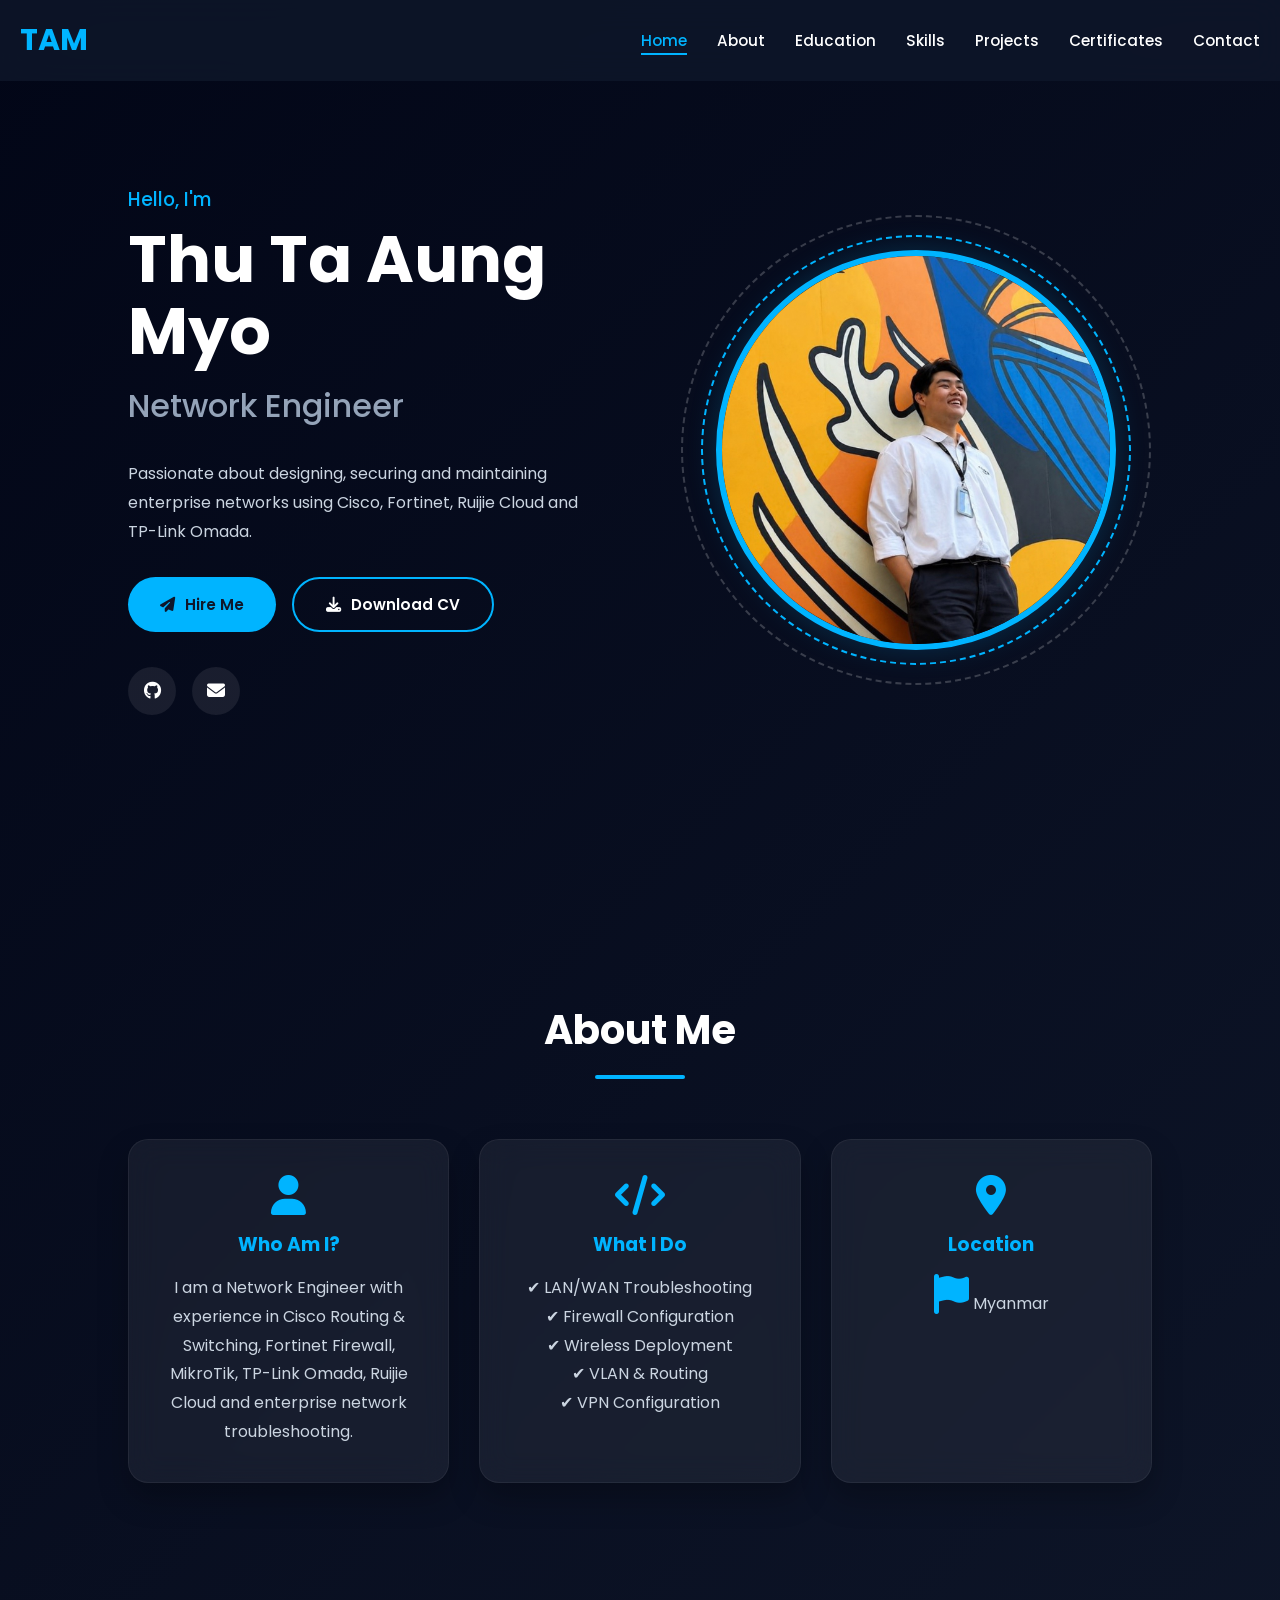
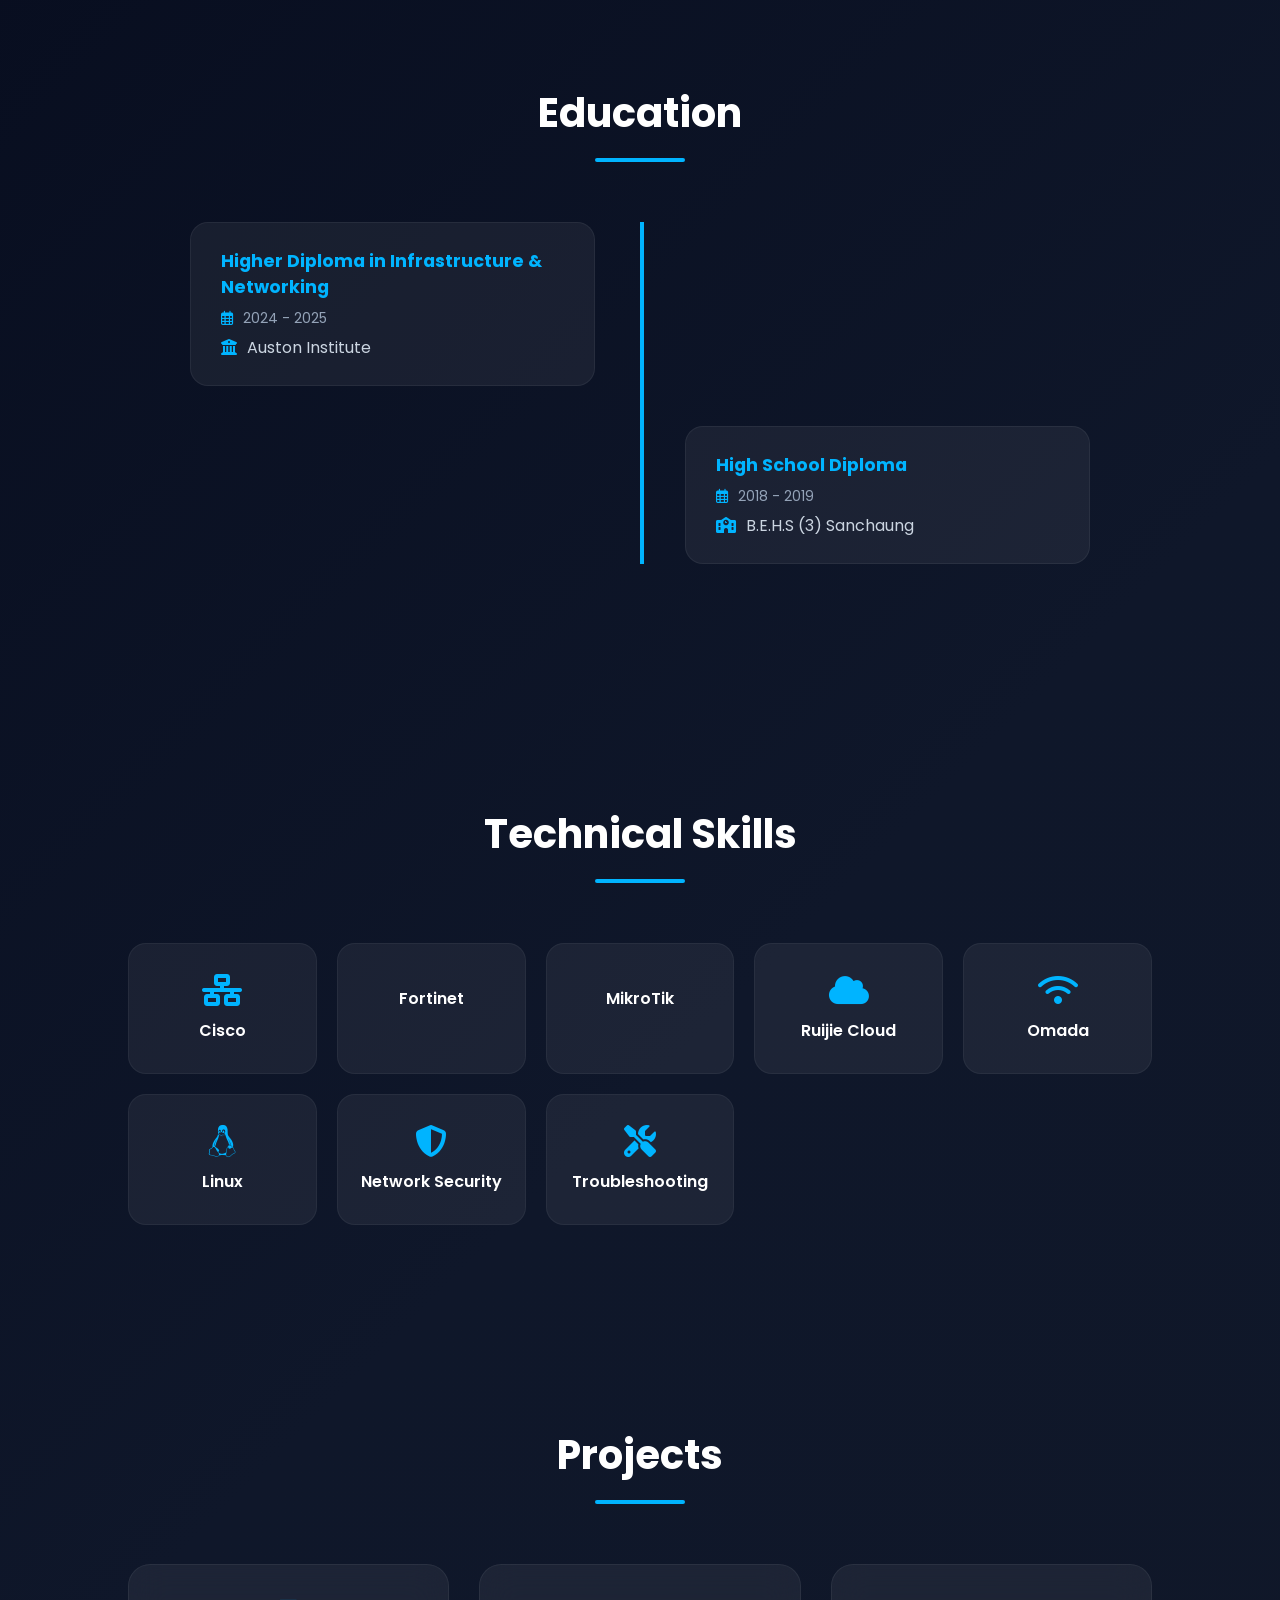
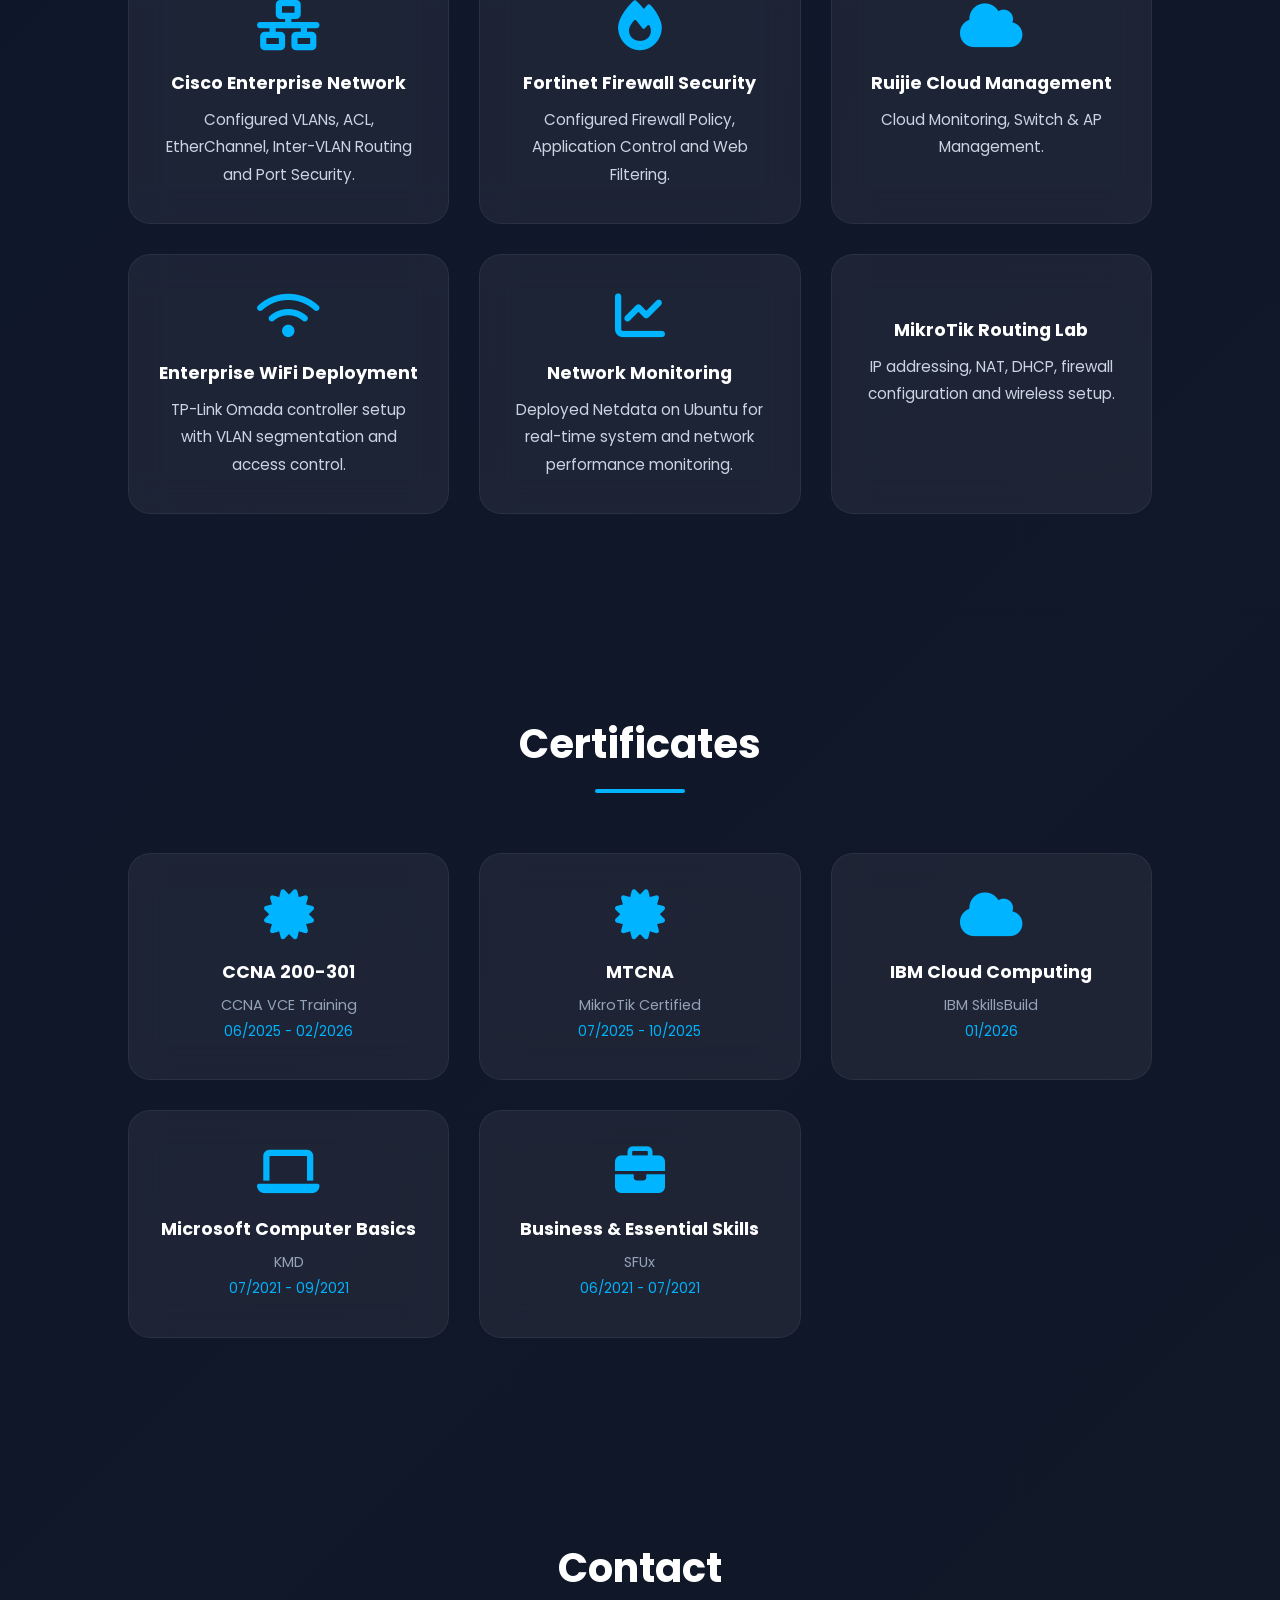
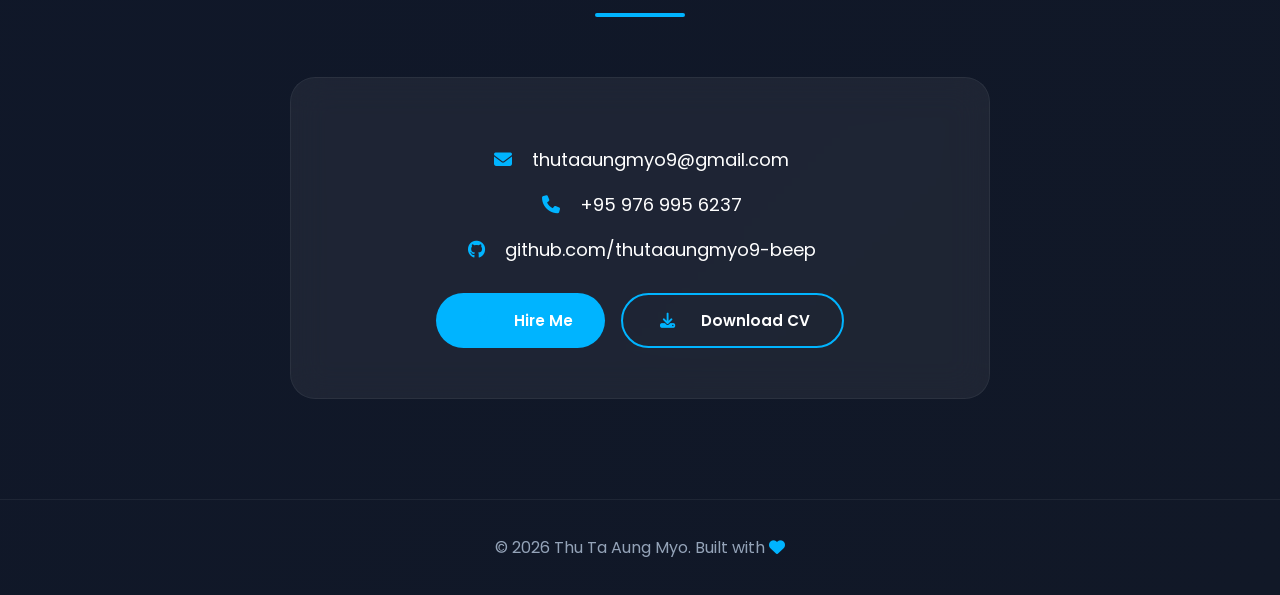
==== commit 0e135b80: "Update index.html" ====
--- a/index.html
+++ b/index.html
@@ -6,13 +6,14 @@
     <meta name="viewport" content="width=device-width, initial-scale=1.0">
     <title>Thu Ta Aung Myo | Network Engineer</title>
 
-    <link rel="stylesheet" href="style.css">
+    <!-- Google Font - Loaded FIRST for speed -->
+    <link href="https://fonts.googleapis.com/css2?family=Poppins:wght@300;400;500;600;700;800&display=swap" rel="stylesheet">
 
     <!-- Font Awesome -->
     <link rel="stylesheet" href="https://cdnjs.cloudflare.com/ajax/libs/font-awesome/6.7.1/css/all.min.css">
 
-    <!-- Google Font -->
-    <link href="https://fonts.googleapis.com/css2?family=Poppins:wght@300;400;500;600;700;800&display=swap" rel="stylesheet">
+    <!-- Custom CSS -->
+    <link rel="stylesheet" href="style.css">
 </head>
 
 <body>
--- a/style.css
+++ b/style.css
@@ -1,262 +1,834 @@
-/* ===== RESET & BASE ===== */
+/* ===========================
+   GOOGLE FONT - MUST BE FIRST!
+=========================== */
+
+@import url('https://fonts.googleapis.com/css2?family=Poppins:wght@300;400;500;600;700;800&display=swap');
+
+/* ===========================
+   RESET & BASE
+=========================== */
+
 * {
     margin: 0;
     padding: 0;
     box-sizing: border-box;
+    font-family: 'Poppins', sans-serif;
+    scroll-behavior: smooth;
+}
+
+:root {
+    --primary: #00b4ff;
+    --secondary: #0066ff;
+    --dark: #0f172a;
+    --card: rgba(255, 255, 255, .08);
+    --white: #ffffff;
+    --gray: #cbd5e1;
+    --shadow: 0 10px 30px rgba(0, 0, 0, .3);
 }
 
 body {
-    font-family: 'Segoe UI', Tahoma, Geneva, Verdana, sans-serif;
-    background: #0a0a0a;
-    color: #e0e0e0;
-    line-height: 1.6;
+    background: linear-gradient(135deg, #020617, #0f172a, #111827);
+    color: white;
+    overflow-x: hidden;
+}
+
+a {
+    text-decoration: none;
+    color: white;
+}
+
+img {
+    width: 100%;
+    display: block;
+}
+
+section {
+    padding: 100px 10%;
+}
+
+/* ===========================
+   TITLE
+=========================== */
+
+.title {
+    text-align: center;
+    font-size: 40px;
+    margin-bottom: 60px;
+    position: relative;
+}
+
+.title::after {
+    content: "";
+    width: 90px;
+    height: 4px;
+    background: var(--primary);
+    display: block;
+    margin: 15px auto;
+    border-radius: 20px;
+}
+
+/* ===========================
+   HEADER / NAVBAR
+=========================== */
+
+header {
+    position: fixed;
+    width: 100%;
+    top: 0;
+    left: 0;
+    z-index: 999;
+    backdrop-filter: blur(15px);
+    background: rgba(15, 23, 42, .85);
+    transition: all 0.3s ease;
+}
+
+.navbar {
+    max-width: 1300px;
+    margin: auto;
+    display: flex;
+    justify-content: space-between;
+    align-items: center;
+    padding: 18px 20px;
+}
+
+.logo {
+    font-size: 30px;
+    font-weight: 700;
+    color: var(--primary);
+}
+
+.nav-links {
+    display: flex;
+    gap: 30px;
+    list-style: none;
+}
+
+.nav-links a {
+    transition: .3s;
+    font-weight: 500;
+    font-size: 0.95rem;
+    position: relative;
+}
+
+.nav-links a::after {
+    content: '';
+    position: absolute;
+    bottom: -4px;
+    left: 0;
+    width: 0;
+    height: 2px;
+    background: var(--primary);
+    transition: width 0.3s ease;
+}
+
+.nav-links a:hover::after {
+    width: 100%;
+}
+
+.nav-links a:hover {
+    color: var(--primary);
+}
+
+.nav-links a.active {
+    color: var(--primary);
+}
+
+.nav-links a.active::after {
+    width: 100%;
+}
+
+.menu-btn {
+    display: none;
+    font-size: 28px;
+    cursor: pointer;
+}
+
+/* ===========================
+   HERO
+=========================== */
+
+.hero {
+    min-height: 100vh;
+    display: flex;
+    align-items: center;
+    justify-content: space-between;
+    gap: 80px;
+    padding-top: 100px;
+}
+
+.hero-left {
+    flex: 1;
+}
+
+.hero-left h3 {
+    color: var(--primary);
+    margin-bottom: 10px;
+    font-weight: 500;
+}
+
+.hero-left h1 {
+    font-size: 65px;
+    line-height: 1.1;
+}
+
+.hero-left h2 {
+    font-size: 32px;
+    margin: 15px 0;
+    color: #94a3b8;
+    font-weight: 500;
+    min-height: 48px;
+}
+
+.hero-left p {
+    color: var(--gray);
+    line-height: 1.8;
+    margin: 30px 0;
+    max-width: 500px;
+}
+
+.hero-buttons {
+    display: flex;
+    gap: 16px;
+    flex-wrap: wrap;
+}
+
+/* ===========================
+   BUTTONS
+=========================== */
+
+.btn {
+    padding: 14px 32px;
+    border-radius: 50px;
+    transition: .35s;
+    font-weight: 600;
+    display: inline-flex;
+    align-items: center;
+    gap: 10px;
+    font-size: 0.95rem;
+    cursor: pointer;
+}
+
+.primary {
+    background: var(--primary);
+    color: #0f172a;
+}
+
+.secondary {
+    border: 2px solid var(--primary);
+}
+
+.primary:hover {
+    transform: translateY(-5px);
+    box-shadow: 0 0 30px rgba(0, 180, 255, 0.4);
+}
+
+.secondary:hover {
+    background: var(--primary);
+    transform: translateY(-5px);
+}
+
+/* ===========================
+   SOCIAL ICONS
+=========================== */
+
+.social-icons {
+    margin-top: 35px;
+}
+
+.social-icons a {
+    width: 48px;
+    height: 48px;
+    display: inline-flex;
+    align-items: center;
+    justify-content: center;
+    border-radius: 50%;
+    background: rgba(255, 255, 255, .08);
+    margin-right: 12px;
+    transition: .35s;
+    font-size: 18px;
+}
+
+.social-icons a:hover {
+    background: var(--primary);
+    transform: translateY(-8px);
+}
+
+.social-icons a:hover i {
+    color: #0f172a;
+}
+
+/* ===========================
+   HERO IMAGE
+=========================== */
+
+.hero-right {
+    flex: 1;
+    display: flex;
+    justify-content: center;
+}
+
+.image-box {
+    width: 400px;
+    height: 400px;
+    position: relative;
+}
+
+.image-box img {
+    width: 100%;
+    height: 100%;
+    object-fit: cover;
+    border-radius: 50%;
+    border: 6px solid var(--primary);
+    box-shadow: 0 0 30px rgba(0, 180, 255, 0.2);
+    animation: float 4s ease-in-out infinite;
+}
+
+/* Fallback for missing image */
+.image-box img[src="profile.jpg"] {
+    background: linear-gradient(135deg, #00b4ff, #0066ff);
+    display: flex;
+    align-items: center;
+    justify-content: center;
+    color: white;
+    font-size: 80px;
+    font-weight: 700;
+}
+
+.circle {
+    position: absolute;
+    border-radius: 50%;
+}
+
+.one {
+    width: 430px;
+    height: 430px;
+    border: 2px dashed var(--primary);
+    top: -15px;
+    left: -15px;
+    animation: rotate 20s linear infinite;
+}
+
+.two {
+    width: 470px;
+    height: 470px;
+    border: 2px dashed rgba(255, 255, 255, .2);
+    top: -35px;
+    left: -35px;
+    animation: rotate2 25s linear infinite;
+}
+
+@keyframes float {
+    0%,
+    100% {
+        transform: translateY(0);
+    }
+    50% {
+        transform: translateY(-18px);
+    }
+}
+
+@keyframes rotate {
+    from {
+        transform: rotate(0);
+    }
+    to {
+        transform: rotate(360deg);
+    }
+}
+
+@keyframes rotate2 {
+    from {
+        transform: rotate(360deg);
+    }
+    to {
+        transform: rotate(0);
+    }
+}
+
+/* ===========================
+   ABOUT
+=========================== */
+
+.about-container {
+    display: grid;
+    grid-template-columns: repeat(auto-fit, minmax(280px, 1fr));
+    gap: 30px;
+}
+
+.about-card {
+    background: rgba(255, 255, 255, .06);
+    backdrop-filter: blur(15px);
+    padding: 35px;
+    border-radius: 20px;
+    transition: .4s;
+    border: 1px solid rgba(255, 255, 255, .06);
+    box-shadow: 0 15px 30px rgba(0, 0, 0, .25);
+    text-align: center;
+}
+
+.about-card:hover {
+    transform: translateY(-12px);
+    border-color: var(--primary);
+    box-shadow: 0 15px 40px rgba(0, 180, 255, .2);
+}
+
+.about-card i {
+    font-size: 40px;
+    color: var(--primary);
+    margin-bottom: 15px;
+}
+
+.about-card h3 {
+    color: var(--primary);
+    margin-bottom: 15px;
+}
+
+.about-card p {
+    line-height: 1.8;
+    color: var(--gray);
+}
+
+/* ===========================
+   EDUCATION
+=========================== */
+
+.timeline {
+    position: relative;
     max-width: 900px;
-    margin: 40px auto;
-    padding: 0 20px;
-}
-
-/* ===== HEADER ===== */
-header {
+    margin: auto;
+}
+
+.timeline::before {
+    content: "";
+    position: absolute;
+    left: 50%;
+    top: 0;
+    bottom: 0;
+    width: 4px;
+    background: var(--primary);
+}
+
+.timeline-item {
+    width: 45%;
+    background: rgba(255, 255, 255, .06);
+    padding: 25px 30px;
+    border-radius: 18px;
+    margin-bottom: 40px;
+    position: relative;
+    transition: .4s;
+    border: 1px solid rgba(255, 255, 255, .06);
+}
+
+.timeline-item:hover {
+    transform: scale(1.03);
+    border-color: var(--primary);
+    box-shadow: 0 15px 35px rgba(0, 180, 255, .15);
+}
+
+.timeline-item:nth-child(odd) {
+    margin-right: auto;
+}
+
+.timeline-item:nth-child(even) {
+    margin-left: auto;
+}
+
+.timeline-item h3 {
+    color: var(--primary);
+    margin-bottom: 8px;
+    font-size: 1.1rem;
+}
+
+.timeline-item span {
+    font-size: 14px;
+    color: #94a3b8;
+    display: block;
+    margin-bottom: 6px;
+}
+
+.timeline-item p {
+    color: var(--gray);
+}
+
+.timeline-item i {
+    margin-right: 6px;
+    color: var(--primary);
+}
+
+/* ===========================
+   SKILLS
+=========================== */
+
+.skills-grid {
+    display: grid;
+    grid-template-columns: repeat(auto-fit, minmax(160px, 1fr));
+    gap: 20px;
+}
+
+.skill-card {
+    background: rgba(255, 255, 255, .06);
+    border-radius: 18px;
+    padding: 30px 20px;
     text-align: center;
-    padding: 30px 0 20px;
-    border-bottom: 3px solid #00c853;
-}
-
-header h1 {
-    font-size: 2.4rem;
-    color: #ffffff;
-}
-
-header p {
-    font-size: 1.2rem;
-    color: #00c853;
     font-weight: 600;
-}
-
-/* ===== SECTIONS ===== */
-section {
-    background: #141414;
-    padding: 25px 30px;
-    margin: 25px 0;
-    border-radius: 12px;
-    box-shadow: 0 4px 20px rgba(0, 200, 83, 0.06);
-    border: 1px solid #1f1f1f;
-}
-
-h2 {
-    font-size: 1.6rem;
-    color: #ffffff;
-    border-bottom: 2px solid #1f1f1f;
-    padding-bottom: 10px;
+    transition: .35s;
+    border: 1px solid rgba(255, 255, 255, .05);
+}
+
+.skill-card i {
+    display: block;
+    font-size: 32px;
+    color: var(--primary);
+    margin-bottom: 12px;
+}
+
+.skill-card:hover {
+    background: var(--primary);
+    transform: translateY(-12px);
+    box-shadow: 0 15px 35px rgba(0, 180, 255, .3);
+}
+
+.skill-card:hover i {
+    color: #0f172a;
+}
+
+/* ===========================
+   CARDS (Projects & Certificates)
+=========================== */
+
+.cards {
+    display: grid;
+    grid-template-columns: repeat(auto-fit, minmax(280px, 1fr));
+    gap: 30px;
+}
+
+.card {
+    background: rgba(255, 255, 255, .06);
+    backdrop-filter: blur(18px);
+    border-radius: 22px;
+    padding: 35px 25px;
+    text-align: center;
+    transition: .4s;
+    border: 1px solid rgba(255, 255, 255, .06);
+}
+
+.card:hover {
+    transform: translateY(-15px);
+    border-color: var(--primary);
+    box-shadow: 0 20px 45px rgba(0, 180, 255, .15);
+}
+
+.card i {
+    font-size: 50px;
+    color: var(--primary);
     margin-bottom: 20px;
 }
 
-/* ===== CARDS (Education & Certificates) ===== */
-.card {
-    background: #1a1a1a;
-    border-left: 4px solid #00c853;
-    padding: 16px 20px;
-    margin-bottom: 16px;
-    border-radius: 8px;
-    transition: all 0.3s ease;
-    border: 1px solid #252525;
-}
-
-.card:hover {
-    box-shadow: 0 0 20px rgba(0, 200, 83, 0.08);
-    border-left: 4px solid #00e676;
-    transform: translateX(4px);
-}
-
-.card:last-child {
-    margin-bottom: 0;
-}
-
 .card h3 {
-    color: #ffffff;
+    margin-bottom: 10px;
     font-size: 1.1rem;
-    margin-bottom: 6px;
 }
 
 .card p {
-    margin: 4px 0;
-    color: #b0b0b0;
-}
-
-.card strong {
-    color: #ffffff;
-}
-
-.card .date {
-    color: #00c853;
-    font-weight: 500;
+    color: var(--gray);
+    line-height: 1.8;
+    font-size: 0.95rem;
+}
+
+/* ===========================
+   CERTIFICATES
+=========================== */
+
+.cert-card span {
+    color: #94a3b8;
     font-size: 0.9rem;
-}
-
-/* ===== SKILL BARS ===== */
-.skill {
-    margin-bottom: 14px;
-}
-
-.skill span {
-    display: inline-block;
-    font-weight: 600;
-    width: 200px;
-    color: #e0e0e0;
-}
-
-.bar {
-    display: inline-block;
-    width: calc(100% - 210px);
-    height: 10px;
-    background: #2a2a2a;
-    border-radius: 6px;
-    overflow: hidden;
-    vertical-align: middle;
-}
-
-.bar div {
-    height: 100%;
-    background: linear-gradient(90deg, #00c853, #00e676);
-    border-radius: 6px;
-    transition: width 1s ease;
-}
-
-/* ===== TIMELINE (Experience) ===== */
-.timeline-item {
+    display: block;
+    margin-bottom: 4px;
+}
+
+.cert-card p {
+    font-size: 0.85rem;
+    color: var(--primary);
+}
+
+/* ===========================
+   CONTACT
+=========================== */
+
+.contact-box {
+    max-width: 700px;
+    margin: auto;
+    background: rgba(255, 255, 255, .06);
+    border-radius: 25px;
+    padding: 50px;
+    text-align: center;
+    backdrop-filter: blur(18px);
+    border: 1px solid rgba(255, 255, 255, .06);
+}
+
+.contact-box p {
+    margin: 18px 0;
+    font-size: 18px;
+}
+
+.contact-box i {
+    color: var(--primary);
+    margin-right: 12px;
+    width: 24px;
+}
+
+.contact-box a {
+    color: white;
+    transition: color 0.3s ease;
+}
+
+.contact-box a:hover {
+    color: var(--primary);
+}
+
+.contact-buttons {
     display: flex;
-    gap: 20px;
-    padding: 15px 0;
-    border-bottom: 1px solid #1f1f1f;
-}
-
-.timeline-item:last-child {
-    border-bottom: none;
-}
-
-.year {
-    font-weight: 700;
-    color: #00c853;
-    min-width: 130px;
-}
-
-.content h3 {
-    font-size: 1.2rem;
-    color: #ffffff;
-}
-
-.content p {
-    color: #b0b0b0;
-}
-
-.content ul {
-    margin-top: 8px;
-    padding-left: 20px;
-}
-
-.content ul li {
-    margin-bottom: 4px;
-    color: #c0c0c0;
-}
-
-.content ul li::marker {
-    color: #00c853;
-}
-
-/* ===== PROJECTS ===== */
-.project {
-    padding: 14px 0;
-    border-bottom: 1px solid #1f1f1f;
-    transition: all 0.3s ease;
-}
-
-.project:last-child {
-    border-bottom: none;
-}
-
-.project:hover {
-    padding-left: 8px;
-}
-
-.project h3 {
-    color: #00c853;
-    font-size: 1.1rem;
-    margin-bottom: 4px;
-}
-
-.project p {
-    color: #b0b0b0;
-}
-
-/* ===== CONTACT - HIGHLIGHTED ===== */
-.contact-section {
-    background: #141414;
-    border: 1px solid #00c853;
-    box-shadow: 0 0 30px rgba(0, 200, 83, 0.08);
-}
-
-.contact-card {
-    background: #1a1a1a;
-    border: 1px solid #00c853;
-    border-radius: 10px;
-    padding: 20px 24px;
-    transition: all 0.3s ease;
-}
-
-.contact-card:hover {
-    box-shadow: 0 0 30px rgba(0, 200, 83, 0.15);
-    border-color: #00e676;
-}
-
-.contact-card p {
-    margin: 10px 0;
-    color: #e0e0e0;
-    font-size: 1.05rem;
-}
-
-.contact-card strong {
-    color: #ffffff;
-    min-width: 100px;
-    display: inline-block;
-}
-
-.contact-card a {
-    color: #00c853;
-    text-decoration: none;
-    transition: color 0.3s ease;
-    border-bottom: 1px solid transparent;
-}
-
-.contact-card a:hover {
-    color: #00e676;
-    border-bottom-color: #00e676;
-}
-
-/* ===== RESPONSIVE ===== */
-@media (max-width: 600px) {
+    gap: 16px;
+    justify-content: center;
+    margin-top: 30px;
+    flex-wrap: wrap;
+}
+
+/* ===========================
+   FOOTER
+=========================== */
+
+footer {
+    padding: 35px;
+    text-align: center;
+    color: #94a3b8;
+    border-top: 1px solid rgba(255, 255, 255, .06);
+}
+
+/* ===========================
+   ANIMATIONS
+=========================== */
+
+.hidden {
+    opacity: 0;
+    transform: translateY(60px);
+    transition: .8s;
+}
+
+.show {
+    opacity: 1;
+    transform: translateY(0);
+}
+
+/* ===========================
+   SCROLL TO TOP BUTTON
+=========================== */
+
+#topBtn {
+    position: fixed;
+    right: 25px;
+    bottom: 25px;
+    width: 50px;
+    height: 50px;
+    border: none;
+    border-radius: 50%;
+    background: var(--primary);
+    color: white;
+    cursor: pointer;
+    font-size: 18px;
+    opacity: 0;
+    pointer-events: none;
+    transition: .4s;
+    box-shadow: 0 10px 25px rgba(0, 180, 255, .5);
+    z-index: 999;
+}
+
+#topBtn.showTop {
+    opacity: 1;
+    pointer-events: auto;
+}
+
+#topBtn:hover {
+    transform: translateY(-5px);
+    background: #0095ff;
+}
+
+/* ===========================
+   RESPONSIVE
+=========================== */
+
+@media(max-width:992px) {
+    .hero {
+        flex-direction: column-reverse;
+        text-align: center;
+        padding-top: 120px;
+        gap: 40px;
+    }
+
+    .hero-left p {
+        max-width: 100%;
+        margin: 20px auto;
+    }
+
+    .hero-buttons {
+        justify-content: center;
+    }
+
+    .social-icons {
+        display: flex;
+        justify-content: center;
+    }
+
+    .hero-left h1 {
+        font-size: 50px;
+    }
+
+    .image-box {
+        width: 320px;
+        height: 320px;
+    }
+
+    .one {
+        width: 350px;
+        height: 350px;
+    }
+
+    .two {
+        width: 390px;
+        height: 390px;
+    }
+
+    .timeline::before {
+        left: 20px;
+    }
+
     .timeline-item {
+        width: 100%;
+        margin-left: 40px !important;
+    }
+}
+
+@media(max-width:768px) {
+    .nav-links {
+        position: absolute;
+        top: 80px;
+        left: -100%;
+        width: 100%;
+        background: rgba(15, 23, 42, .98);
+        display: flex;
         flex-direction: column;
-        gap: 6px;
-    }
-    
-    .skill span {
+        text-align: center;
+        padding: 30px 0;
+        transition: .4s;
+        gap: 18px;
+    }
+
+    .nav-links.active {
+        left: 0;
+    }
+
+    .menu-btn {
+        display: block;
+    }
+
+    .hero-left h1 {
+        font-size: 40px;
+    }
+
+    .hero-left h2 {
+        font-size: 24px;
+    }
+
+    .title {
+        font-size: 34px;
+    }
+
+    .hero-buttons {
+        flex-direction: column;
+        align-items: center;
+    }
+
+    .btn {
         width: 100%;
-        margin-bottom: 4px;
-    }
-    
-    .bar {
-        width: 100%;
-    }
-
-    .contact-card strong {
-        min-width: 80px;
-    }
-
-    header h1 {
-        font-size: 1.8rem;
-    }
-
+        max-width: 280px;
+        justify-content: center;
+    }
+
+    .image-box {
+        width: 270px;
+        height: 270px;
+    }
+
+    .one {
+        width: 300px;
+        height: 300px;
+    }
+
+    .two {
+        width: 340px;
+        height: 340px;
+    }
+
+    .contact-buttons {
+        flex-direction: column;
+        align-items: center;
+    }
+
+    .contact-box {
+        padding: 30px 20px;
+    }
+}
+
+@media(max-width:480px) {
     section {
-        padding: 18px 16px;
-    }
-}
+        padding: 70px 5%;
+    }
+
+    .hero-left h1 {
+        font-size: 32px;
+    }
+
+    .hero-left h2 {
+        font-size: 20px;
+    }
+
+    .title {
+        font-size: 28px;
+    }
+
+    .image-box {
+        width: 220px;
+        height: 220px;
+    }
+
+    .one {
+        width: 250px;
+        height: 250px;
+    }
+
+    .two {
+        width: 280px;
+        height: 280px;
+    }
+
+    .timeline-item {
+        padding: 18px 20px;
+    }
+
+    .timeline-item h3 {
+        font-size: 0.95rem;
+    }
+
+    .card {
+        padding: 25px 18px;
+    }
+
+    .about-card {
+        padding: 25px 20px;
+    }
+
+    .contact-box p {
+        font-size: 15px;
+        word-break: break-all;
+    }
+}
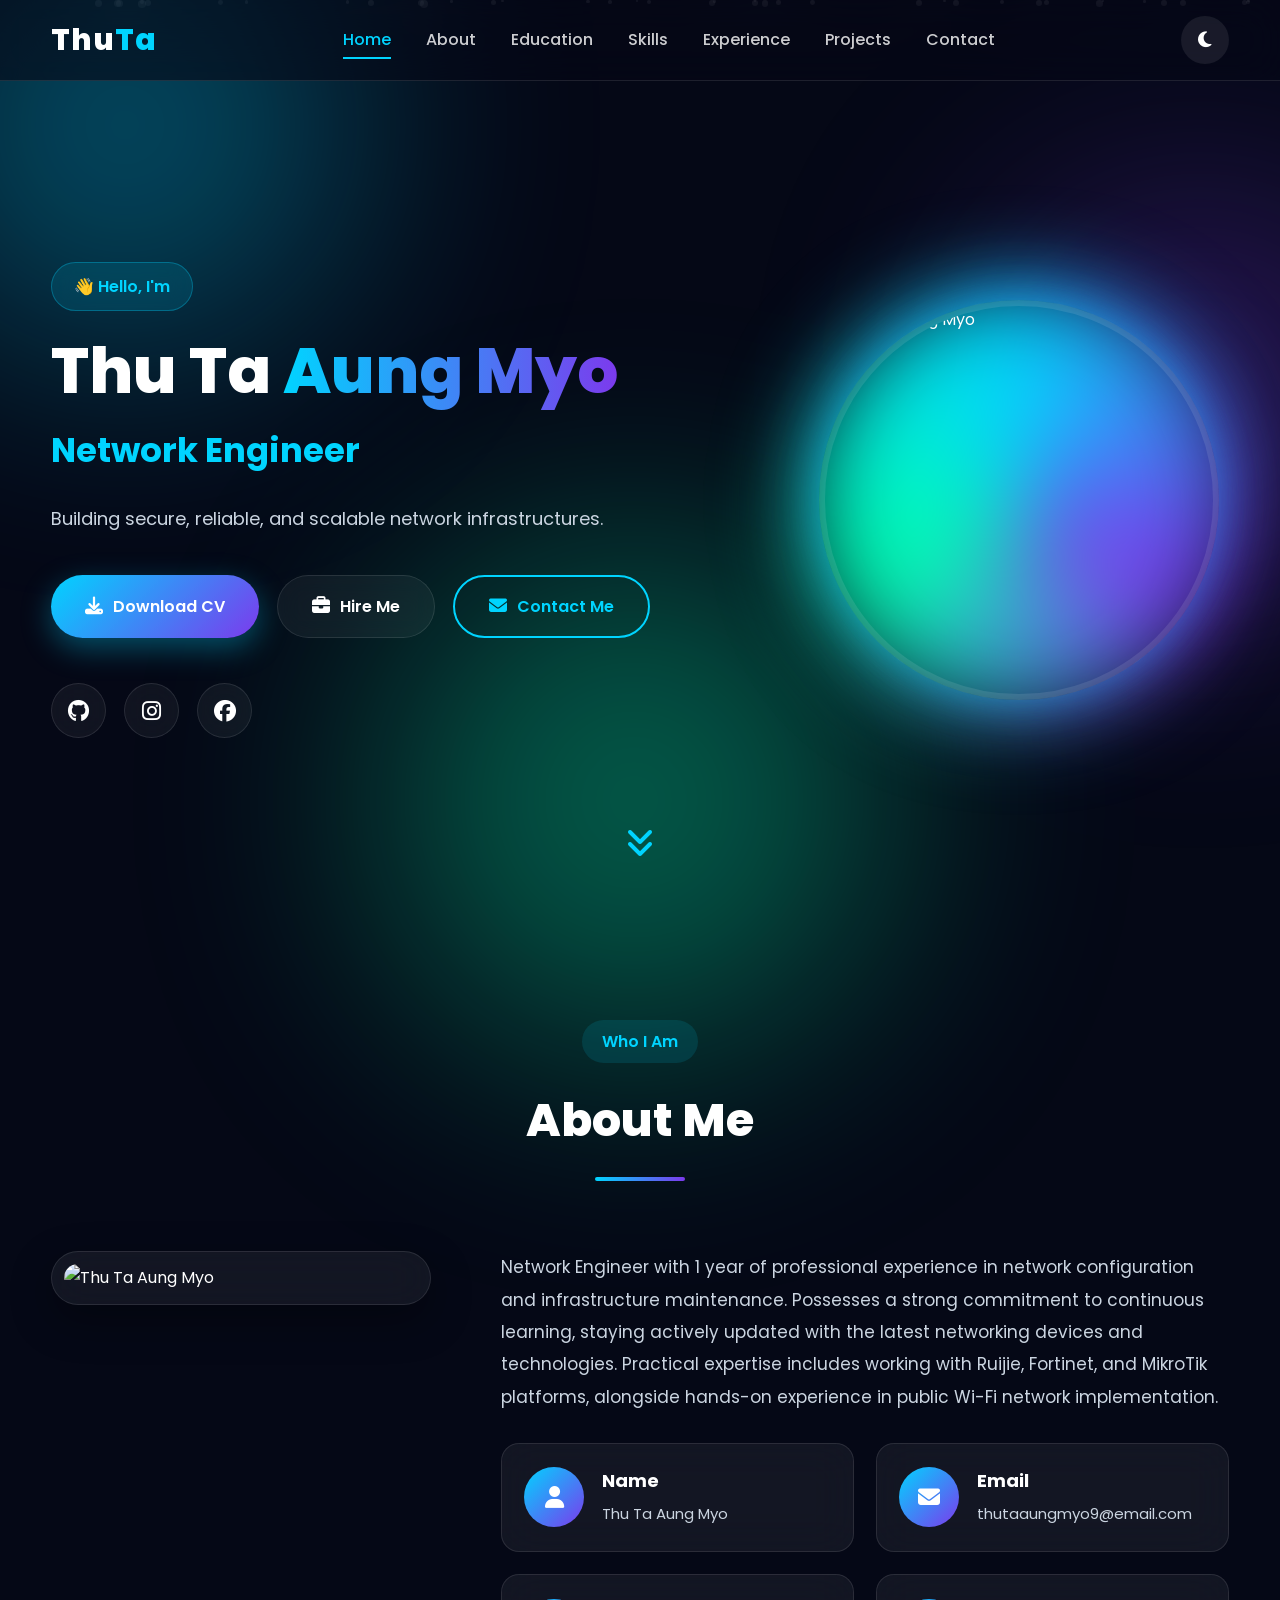
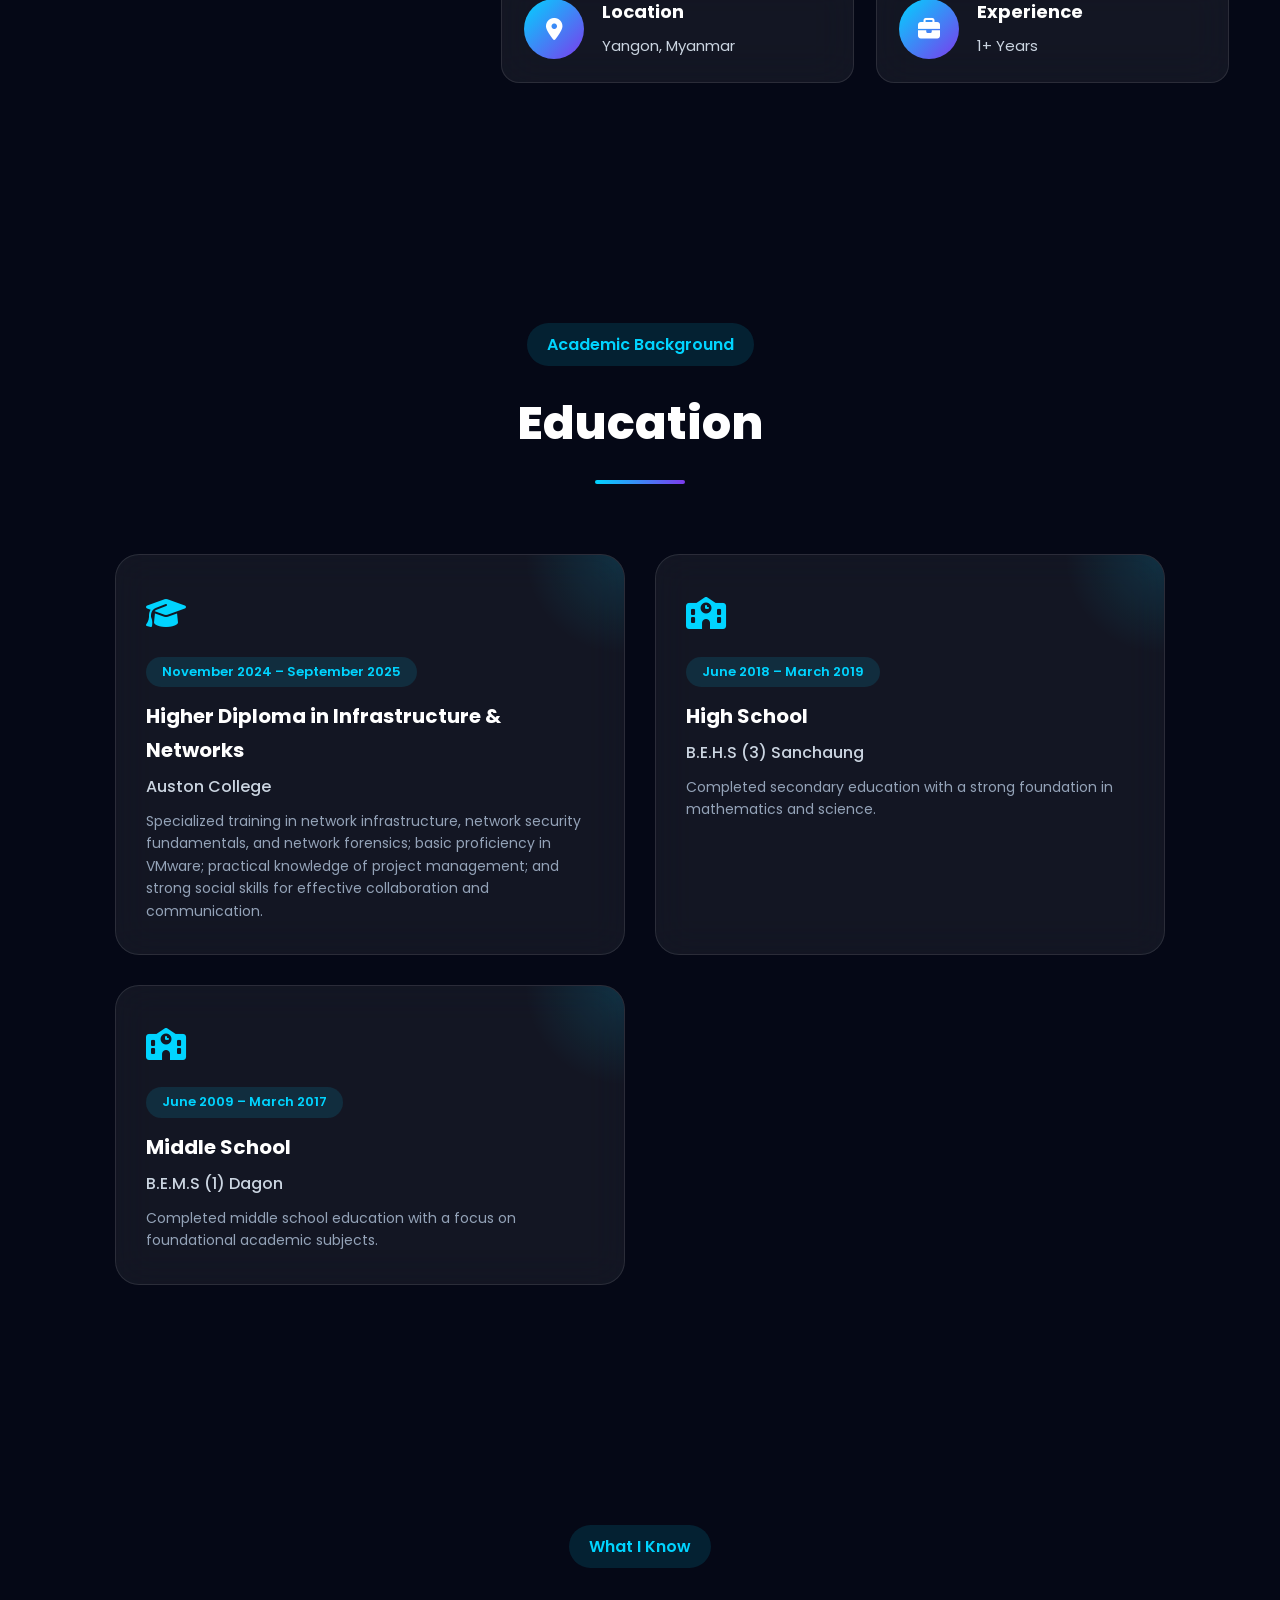
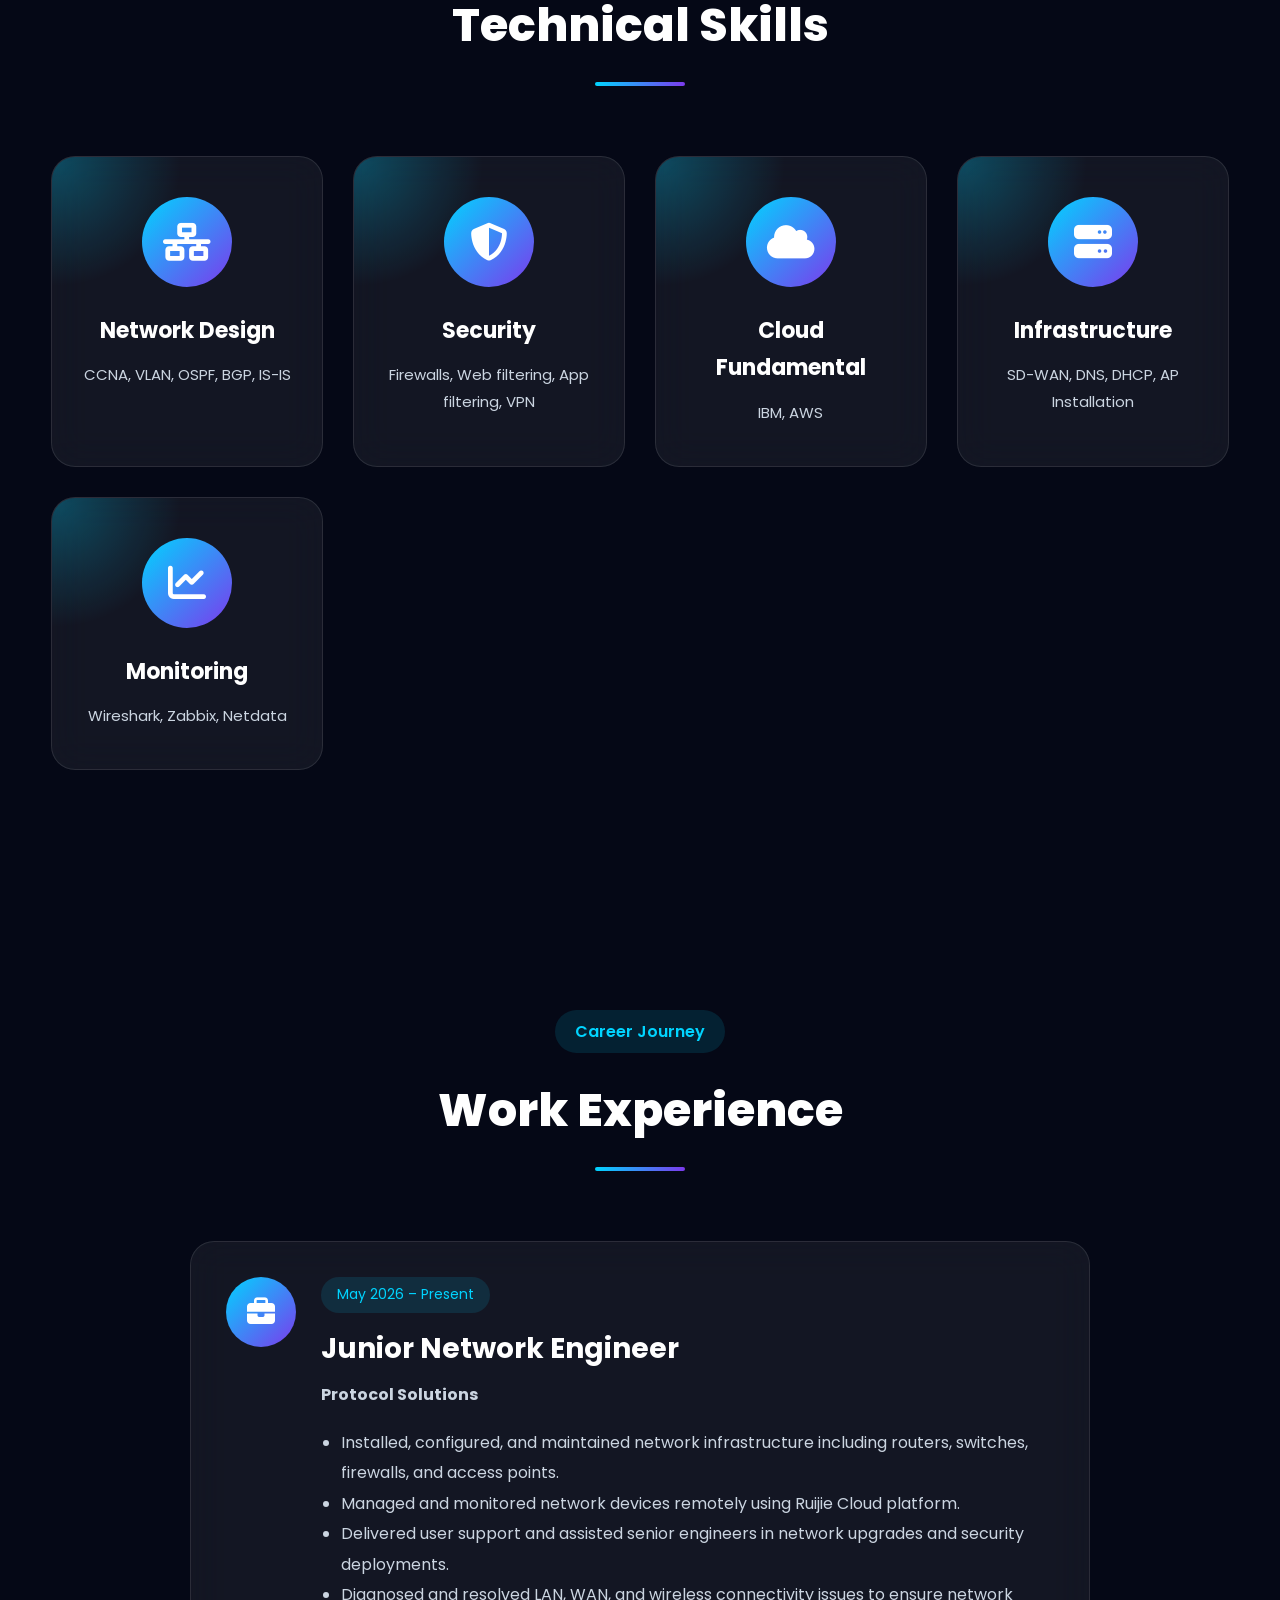
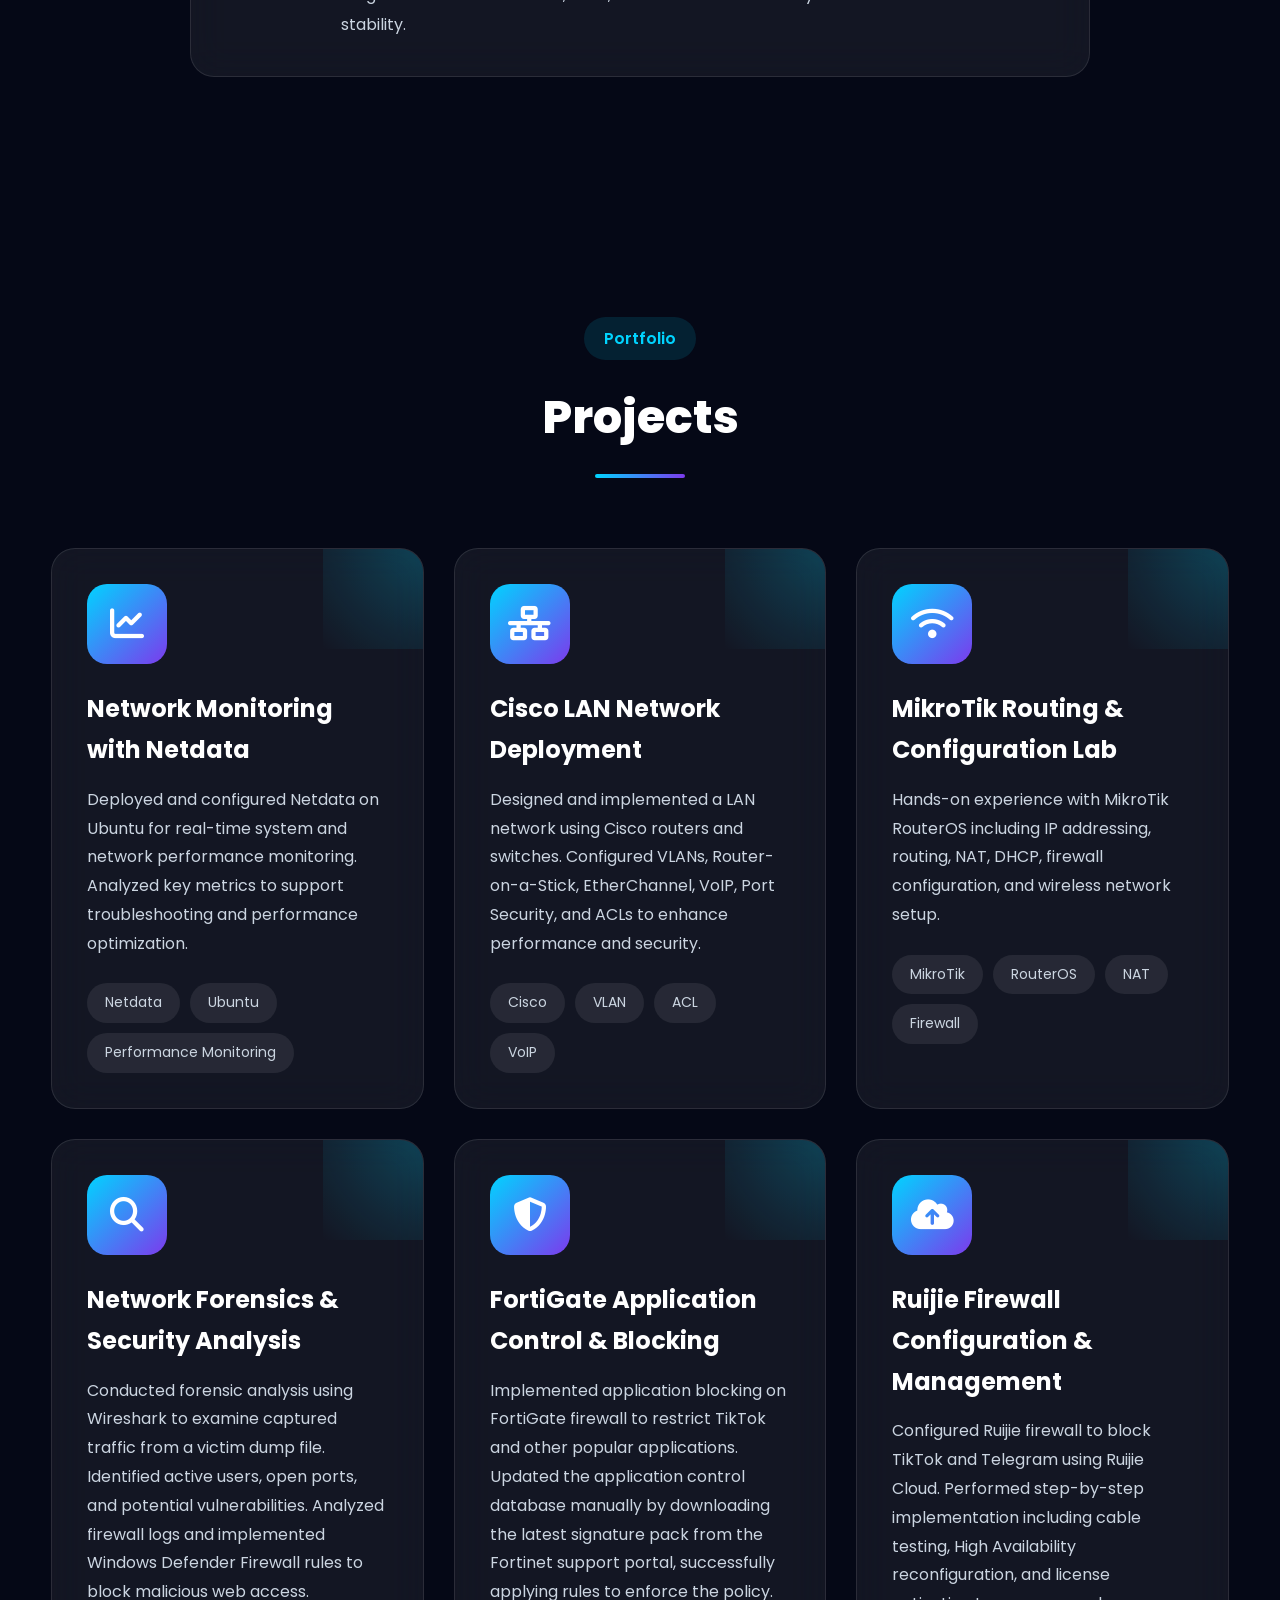
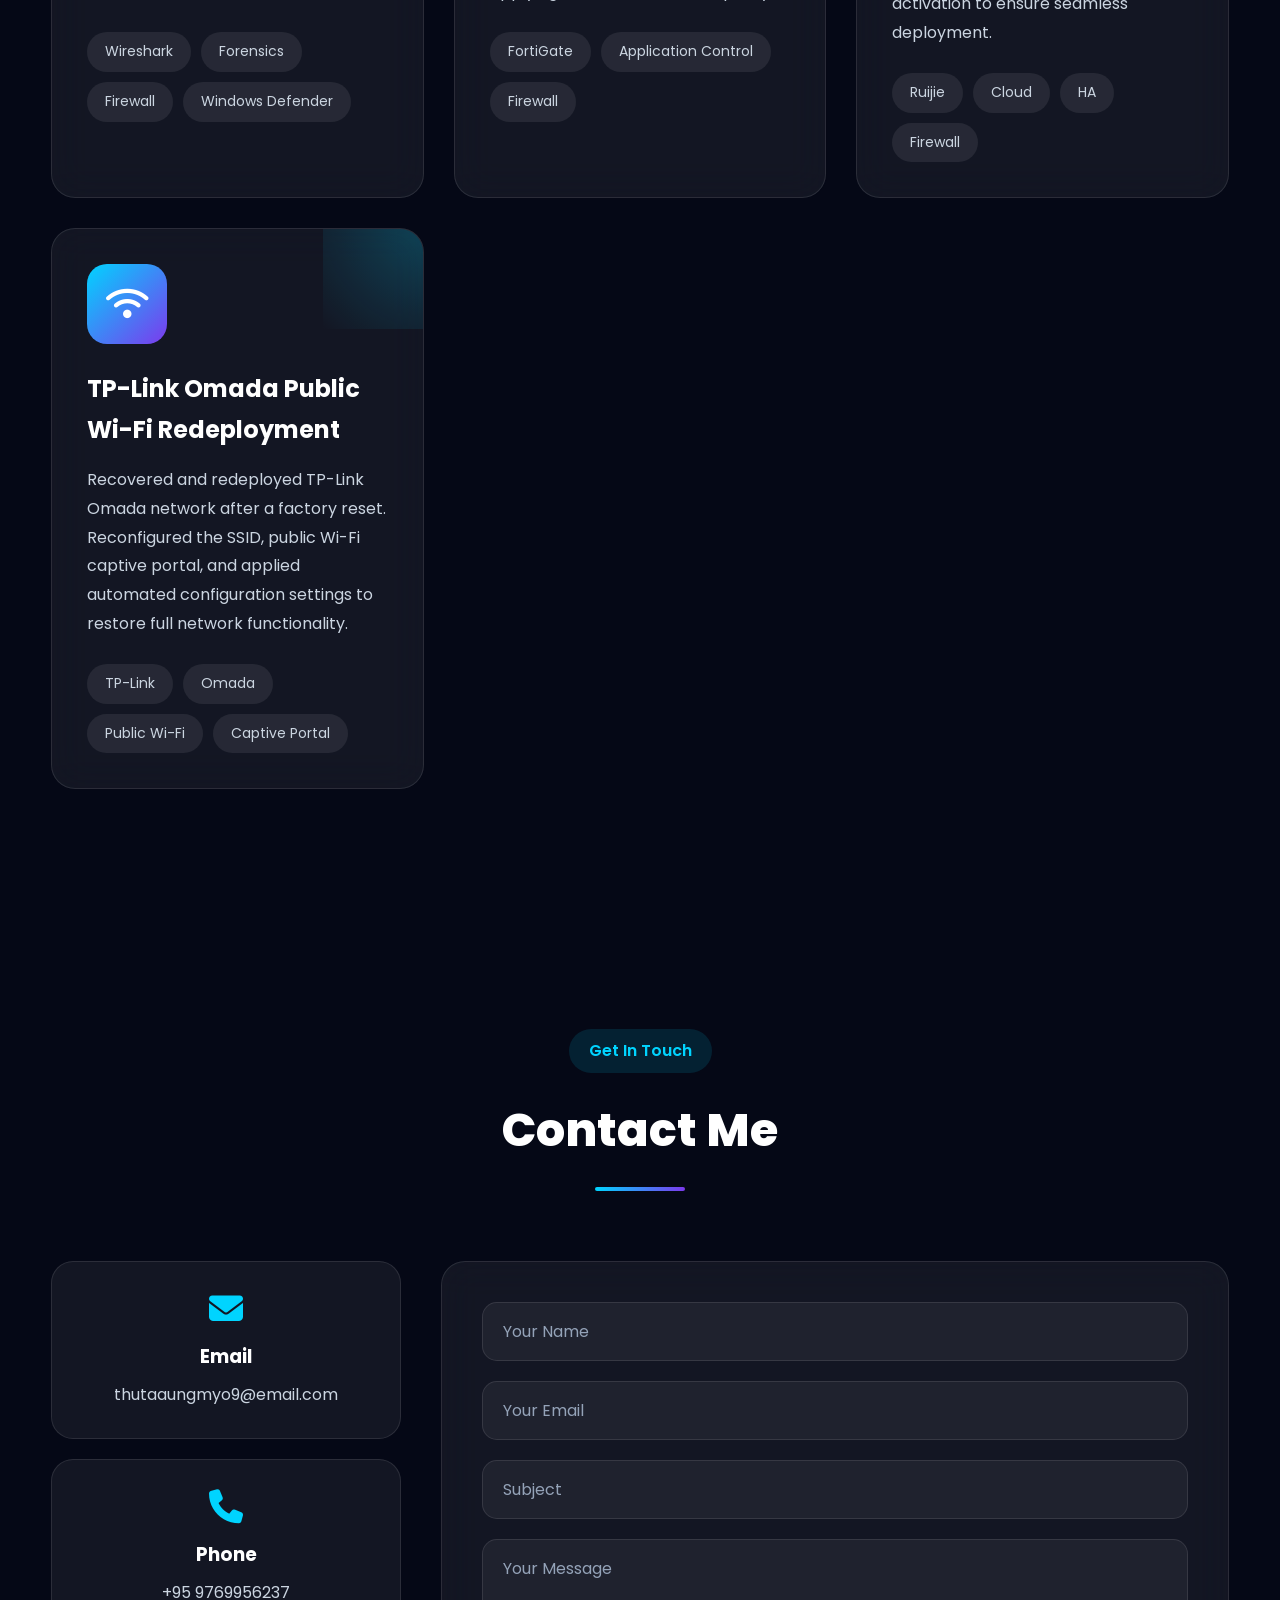
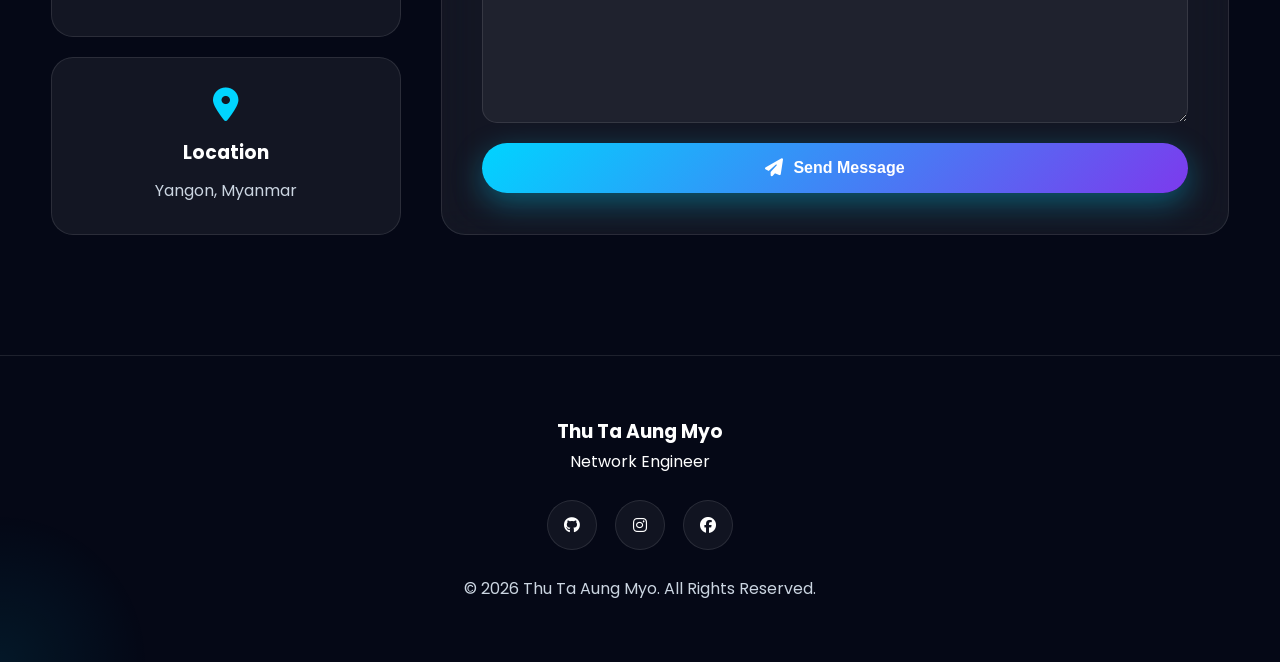
==== commit 7979091c: "Add files via upload" ====
--- a/index.html
+++ b/index.html
@@ -4,239 +4,2007 @@
 <head>
     <meta charset="UTF-8">
     <meta name="viewport" content="width=device-width, initial-scale=1.0">
+
     <title>Thu Ta Aung Myo | Network Engineer</title>
 
-    <!-- Google Font - Loaded FIRST for speed -->
-    <link href="https://fonts.googleapis.com/css2?family=Poppins:wght@300;400;500;600;700;800&display=swap" rel="stylesheet">
+    <!-- Google Font -->
+    <link rel="preconnect" href="https://fonts.googleapis.com">
+    <link rel="preconnect" href="https://fonts.gstatic.com" crossorigin>
+    <link
+        href="https://fonts.googleapis.com/css2?family=Poppins:wght@300;400;500;600;700;800&display=swap"
+        rel="stylesheet">
 
     <!-- Font Awesome -->
-    <link rel="stylesheet" href="https://cdnjs.cloudflare.com/ajax/libs/font-awesome/6.7.1/css/all.min.css">
-
-    <!-- Custom CSS -->
-    <link rel="stylesheet" href="style.css">
+    <link rel="stylesheet"
+        href="https://cdnjs.cloudflare.com/ajax/libs/font-awesome/6.7.2/css/all.min.css">
+
+    <!-- AOS Animation -->
+    <link href="https://unpkg.com/aos@2.3.4/dist/aos.css" rel="stylesheet">
+
+    <style>
+        /*==================================================
+          Thu Ta Aung Myo Portfolio
+          Modern Glassmorphism Design
+        ==================================================*/
+
+        /*========================
+          CSS Variables
+        ========================*/
+
+        :root {
+            --bg: #050816;
+            --bg2: #0b1120;
+            --card: rgba(255, 255, 255, .06);
+            --text: #ffffff;
+            --text2: #cbd5e1;
+            --text3: #94a3b8;
+            --primary: #00d4ff;
+            --secondary: #7c3aed;
+            --success: #00ffae;
+            --border: rgba(255, 255, 255, .1);
+            --shadow: 0 15px 40px rgba(0, 0, 0, .35);
+            --radius: 22px;
+            --transition: .35s ease;
+            --card-bg: rgba(255, 255, 255, .05);
+            --input-bg: rgba(255, 255, 255, .05);
+            --tag-bg: rgba(255, 255, 255, .08);
+        }
+
+        /* Light Theme Variables */
+        body.light {
+            --bg: #f0f4f8;
+            --bg2: #ffffff;
+            --text: #1a202c;
+            --text2: #2d3748;
+            --text3: #4a5568;
+            --card: rgba(255, 255, 255, .85);
+            --border: rgba(0, 0, 0, .1);
+            --shadow: 0 15px 40px rgba(0, 0, 0, .08);
+            --card-bg: rgba(255, 255, 255, .7);
+            --input-bg: rgba(255, 255, 255, .5);
+            --tag-bg: rgba(0, 0, 0, .06);
+        }
+
+        /*========================
+          Reset
+        ========================*/
+
+        * {
+            margin: 0;
+            padding: 0;
+            box-sizing: border-box;
+        }
+
+        html {
+            scroll-behavior: smooth;
+        }
+
+        body {
+            font-family: 'Poppins', sans-serif;
+            background: var(--bg);
+            color: var(--text);
+            overflow-x: hidden;
+            line-height: 1.7;
+            transition: background 0.4s ease, color 0.4s ease;
+        }
+
+        /*========================
+          Container
+        ========================*/
+
+        .container {
+            width: min(1200px, 92%);
+            margin: auto;
+        }
+
+        /*========================
+          Links
+        ========================*/
+
+        a {
+            text-decoration: none;
+            color: inherit;
+        }
+
+        img {
+            display: block;
+            max-width: 100%;
+        }
+
+        /*========================
+          Header
+        ========================*/
+
+        header {
+            position: fixed;
+            top: 0;
+            left: 0;
+            width: 100%;
+            z-index: 1000;
+            backdrop-filter: blur(20px);
+            -webkit-backdrop-filter: blur(20px);
+            background: rgba(5, 8, 22, .6);
+            border-bottom: 1px solid var(--border);
+            transition: background 0.4s ease, border-color 0.4s ease;
+        }
+
+        body.light header {
+            background: rgba(255, 255, 255, .85);
+        }
+
+        header.sticky {
+            background: rgba(5, 8, 22, .92);
+            box-shadow: 0 15px 30px rgba(0, 0, 0, .35);
+        }
+
+        body.light header.sticky {
+            background: rgba(255, 255, 255, .95);
+            box-shadow: 0 15px 30px rgba(0, 0, 0, .1);
+        }
+
+        /*========================
+          Navbar
+        ========================*/
+
+        .navbar {
+            display: flex;
+            justify-content: space-between;
+            align-items: center;
+            height: 80px;
+        }
+
+        .logo {
+            font-size: 30px;
+            font-weight: 800;
+            letter-spacing: 1px;
+            color: var(--text);
+            transition: color 0.3s ease;
+        }
+
+        .logo span {
+            color: var(--primary);
+        }
+
+        /*========================
+          Menu
+        ========================*/
+
+        .nav-menu {
+            display: flex;
+            gap: 35px;
+            list-style: none;
+        }
+
+        .nav-menu a {
+            position: relative;
+            font-size: 16px;
+            font-weight: 500;
+            transition: .3s;
+            color: var(--text);
+            opacity: 0.8;
+        }
+
+        .nav-menu a:hover,
+        .nav-menu a.active {
+            color: var(--primary);
+            opacity: 1;
+        }
+
+        .nav-menu a::after {
+            content: "";
+            position: absolute;
+            left: 0;
+            bottom: -8px;
+            width: 0;
+            height: 2px;
+            background: var(--primary);
+            transition: .35s;
+        }
+
+        .nav-menu a:hover::after,
+        .nav-menu a.active::after {
+            width: 100%;
+        }
+
+        /*========================
+          Right Menu
+        ========================*/
+
+        .nav-right {
+            display: flex;
+            align-items: center;
+            gap: 20px;
+        }
+
+        #theme-toggle {
+            width: 48px;
+            height: 48px;
+            border-radius: 50%;
+            border: none;
+            cursor: pointer;
+            background: rgba(255, 255, 255, .08);
+            color: var(--text);
+            font-size: 18px;
+            transition: .35s;
+        }
+
+        body.light #theme-toggle {
+            background: rgba(0, 0, 0, .08);
+        }
+
+        #theme-toggle:hover {
+            background: var(--primary);
+            color: #000;
+            transform: rotate(180deg);
+        }
+
+        /*========================
+          Mobile Button
+        ========================*/
+
+        #menu-btn {
+            display: none;
+            flex-direction: column;
+            cursor: pointer;
+            gap: 6px;
+        }
+
+        #menu-btn span {
+            width: 28px;
+            height: 3px;
+            background: var(--text);
+            border-radius: 20px;
+            transition: .35s;
+        }
+
+        /*==========================================
+          HERO SECTION
+        ==========================================*/
+
+        .hero {
+            min-height: 100vh;
+            display: flex;
+            align-items: center;
+            position: relative;
+            padding-top: 100px;
+        }
+
+        .hero-content {
+            display: grid;
+            grid-template-columns: 1fr 420px;
+            align-items: center;
+            gap: 80px;
+        }
+
+        .hero-tag {
+            display: inline-block;
+            padding: 10px 22px;
+            border-radius: 50px;
+            background: rgba(0, 212, 255, .12);
+            border: 1px solid rgba(0, 212, 255, .3);
+            color: var(--primary);
+            font-weight: 600;
+            margin-bottom: 25px;
+            backdrop-filter: blur(10px);
+            -webkit-backdrop-filter: blur(10px);
+        }
+
+        .hero h1 {
+            font-size: 64px;
+            font-weight: 800;
+            line-height: 1.1;
+            margin-bottom: 15px;
+            color: var(--text);
+            transition: color 0.3s ease;
+        }
+
+        .hero h1 .highlight {
+            background: linear-gradient(90deg, var(--primary), var(--secondary));
+            -webkit-background-clip: text;
+            -webkit-text-fill-color: transparent;
+            background-clip: text;
+        }
+
+        .hero h2 {
+            font-size: 34px;
+            color: var(--primary);
+            margin-bottom: 25px;
+            min-height: 45px;
+        }
+
+        .hero p {
+            font-size: 18px;
+            color: var(--text2);
+            max-width: 650px;
+            margin-bottom: 40px;
+            transition: color 0.3s ease;
+        }
+
+        /*==========================================
+          BUTTONS
+        ==========================================*/
+
+        .hero-buttons {
+            display: flex;
+            flex-wrap: wrap;
+            gap: 18px;
+            margin-bottom: 45px;
+        }
+
+        .btn {
+            display: inline-flex;
+            align-items: center;
+            justify-content: center;
+            gap: 10px;
+            padding: 16px 34px;
+            border-radius: 50px;
+            font-size: 16px;
+            font-weight: 600;
+            cursor: pointer;
+            transition: .35s;
+            overflow: hidden;
+            position: relative;
+            border: none;
+        }
+
+        .btn i {
+            font-size: 18px;
+        }
+
+        .primary {
+            background: linear-gradient(135deg, var(--primary), var(--secondary));
+            color: white;
+            box-shadow: 0 10px 30px rgba(0, 212, 255, .35);
+        }
+
+        .primary:hover {
+            transform: translateY(-6px);
+            box-shadow: 0 20px 40px rgba(0, 212, 255, .5);
+        }
+
+        .secondary {
+            background: var(--card-bg);
+            border: 1px solid var(--border);
+            backdrop-filter: blur(15px);
+            -webkit-backdrop-filter: blur(15px);
+            color: var(--text);
+            transition: background 0.3s ease, color 0.3s ease, border-color 0.3s ease;
+        }
+
+        .secondary:hover {
+            background: rgba(255, 255, 255, .15);
+            transform: translateY(-6px);
+        }
+
+        body.light .secondary:hover {
+            background: rgba(0, 0, 0, .08);
+        }
+
+        .outline {
+            border: 2px solid var(--primary);
+            color: var(--primary);
+            background: transparent;
+        }
+
+        .outline:hover {
+            background: var(--primary);
+            color: #000;
+            transform: translateY(-6px);
+        }
+
+        /*==========================================
+          SOCIAL ICONS
+        ==========================================*/
+
+        .hero-social {
+            display: flex;
+            gap: 18px;
+        }
+
+        .hero-social a {
+            width: 55px;
+            height: 55px;
+            display: flex;
+            justify-content: center;
+            align-items: center;
+            border-radius: 50%;
+            background: var(--card-bg);
+            border: 1px solid var(--border);
+            font-size: 22px;
+            transition: .35s;
+            backdrop-filter: blur(15px);
+            -webkit-backdrop-filter: blur(15px);
+            color: var(--text);
+        }
+
+        .hero-social a:hover {
+            background: var(--primary);
+            color: #000;
+            transform: translateY(-8px) rotate(360deg);
+        }
+
+        /*==========================================
+          PROFILE IMAGE
+        ==========================================*/
+
+        .profile-card {
+            position: relative;
+            width: 400px;
+            height: 400px;
+            margin: auto;
+            border-radius: 50%;
+            display: flex;
+            justify-content: center;
+            align-items: center;
+            animation: floatImage 5s ease-in-out infinite;
+        }
+
+        .profile-card img {
+            width: 100%;
+            height: 100%;
+            object-fit: cover;
+            border-radius: 50%;
+            border: 6px solid rgba(255, 255, 255, .1);
+            box-shadow: 0 0 40px rgba(0, 212, 255, .3), 0 0 80px rgba(124, 58, 237, .3);
+        }
+
+        body.light .profile-card img {
+            border-color: rgba(0, 0, 0, .1);
+            box-shadow: 0 0 40px rgba(0, 212, 255, .2), 0 0 80px rgba(124, 58, 237, .1);
+        }
+
+        .profile-glow {
+            position: absolute;
+            width: 420px;
+            height: 420px;
+            border-radius: 50%;
+            background: conic-gradient(from 0deg, #00d4ff, #7c3aed, #00ffae, #00d4ff);
+            filter: blur(45px);
+            z-index: -1;
+            animation: rotateGlow 10s linear infinite;
+        }
+
+        @keyframes rotateGlow {
+            100% {
+                transform: rotate(360deg);
+            }
+        }
+
+        @keyframes floatImage {
+            0% {
+                transform: translateY(0px);
+            }
+            50% {
+                transform: translateY(-18px);
+            }
+            100% {
+                transform: translateY(0px);
+            }
+        }
+
+        /*==========================================
+          SCROLL DOWN
+        ==========================================*/
+
+        .scroll-down {
+            position: absolute;
+            bottom: 30px;
+            left: 50%;
+            transform: translateX(-50%);
+            animation: bounce 2s infinite;
+        }
+
+        .scroll-down a {
+            font-size: 32px;
+            color: var(--primary);
+        }
+
+        @keyframes bounce {
+            0%,
+            20%,
+            50%,
+            80%,
+            100% {
+                transform: translate(-50%, 0);
+            }
+            40% {
+                transform: translate(-50%, -15px);
+            }
+            60% {
+                transform: translate(-50%, -8px);
+            }
+        }
+
+        /*==========================================
+          SECTION
+        ==========================================*/
+
+        .section {
+            padding: 120px 0;
+        }
+
+        .section-title {
+            text-align: center;
+            margin-bottom: 70px;
+        }
+
+        .section-title span {
+            display: inline-block;
+            padding: 8px 20px;
+            border-radius: 30px;
+            background: rgba(0, 212, 255, .12);
+            color: var(--primary);
+            font-weight: 600;
+            margin-bottom: 18px;
+        }
+
+        .section-title h2 {
+            font-size: 46px;
+            font-weight: 800;
+            position: relative;
+            color: var(--text);
+            transition: color 0.3s ease;
+        }
+
+        .section-title h2::after {
+            content: "";
+            width: 90px;
+            height: 4px;
+            background: linear-gradient(90deg, var(--primary), var(--secondary));
+            display: block;
+            margin: 18px auto 0;
+            border-radius: 20px;
+        }
+
+        /*==========================================
+        ABOUT SECTION
+        ==========================================*/
+
+        .about-wrapper {
+            display: grid;
+            grid-template-columns: 380px 1fr;
+            gap: 70px;
+            align-items: start;
+        }
+
+        .about-card {
+            position: relative;
+            padding: 12px;
+            border-radius: 30px;
+            background: var(--card);
+            border: 1px solid var(--border);
+            backdrop-filter: blur(20px);
+            -webkit-backdrop-filter: blur(20px);
+            box-shadow: var(--shadow);
+            transition: var(--transition);
+            overflow: hidden;
+        }
+
+        .about-card::before {
+            content: "";
+            position: absolute;
+            inset: 0;
+            background: linear-gradient(135deg, rgba(0, 212, 255, .18), rgba(124, 58, 237, .18));
+            opacity: 0;
+            transition: .4s;
+        }
+
+        .about-card:hover::before {
+            opacity: 1;
+        }
+
+        .about-card:hover {
+            transform: translateY(-10px);
+            border-color: var(--primary);
+        }
+
+        .about-card img {
+            border-radius: 22px;
+            width: 100%;
+            display: block;
+        }
+
+        .about-content p {
+            font-size: 17px;
+            line-height: 1.9;
+            color: var(--text2);
+            margin-bottom: 30px;
+            transition: color 0.3s ease;
+        }
+
+        /*==========================================
+        ABOUT INFO
+        ==========================================*/
+
+        .about-info {
+            display: grid;
+            grid-template-columns: repeat(2, 1fr);
+            gap: 22px;
+            margin-top: 30px;
+        }
+
+        .info-card {
+            display: flex;
+            align-items: center;
+            gap: 18px;
+            padding: 22px;
+            background: var(--card);
+            border: 1px solid var(--border);
+            border-radius: 18px;
+            backdrop-filter: blur(20px);
+            -webkit-backdrop-filter: blur(20px);
+            transition: .35s;
+            color: var(--text);
+        }
+
+        .info-card:hover {
+            transform: translateY(-8px);
+            border-color: var(--primary);
+            box-shadow: 0 15px 35px rgba(0, 212, 255, .18);
+        }
+
+        .info-card i {
+            width: 60px;
+            height: 60px;
+            display: flex;
+            justify-content: center;
+            align-items: center;
+            border-radius: 50%;
+            background: linear-gradient(135deg, var(--primary), var(--secondary));
+            font-size: 22px;
+            color: #fff;
+            flex-shrink: 0;
+        }
+
+        .info-card h4 {
+            font-size: 18px;
+            margin-bottom: 4px;
+            color: var(--text);
+            transition: color 0.3s ease;
+        }
+
+        .info-card p {
+            margin: 0;
+            font-size: 15px;
+            color: var(--text2);
+            transition: color 0.3s ease;
+        }
+
+        /*==========================================
+        EDUCATION SECTION (Separate)
+        ==========================================*/
+
+        .education-grid {
+            display: grid;
+            grid-template-columns: repeat(auto-fit, minmax(340px, 1fr));
+            gap: 30px;
+            max-width: 1050px;
+            margin: 0 auto;
+        }
+
+        .education-item {
+            background: var(--card);
+            border: 1px solid var(--border);
+            border-radius: 24px;
+            padding: 32px 30px;
+            transition: .4s;
+            backdrop-filter: blur(18px);
+            -webkit-backdrop-filter: blur(18px);
+            position: relative;
+            overflow: hidden;
+        }
+
+        .education-item::before {
+            content: "";
+            position: absolute;
+            top: -100px;
+            right: -100px;
+            width: 200px;
+            height: 200px;
+            background: radial-gradient(circle, rgba(0, 212, 255, .15), transparent 70%);
+            transition: .5s;
+        }
+
+        .education-item:hover::before {
+            top: -50px;
+            right: -50px;
+        }
+
+        .education-item:hover {
+            transform: translateY(-10px);
+            border-color: var(--primary);
+            box-shadow: 0 20px 40px rgba(0, 212, 255, .18);
+        }
+
+        .education-item .edu-icon {
+            font-size: 32px;
+            color: var(--primary);
+            margin-bottom: 15px;
+        }
+
+        .education-item .edu-date {
+            display: inline-block;
+            padding: 4px 16px;
+            background: rgba(0, 212, 255, .12);
+            border-radius: 20px;
+            color: var(--primary);
+            font-size: 13px;
+            font-weight: 600;
+            margin-bottom: 12px;
+        }
+
+        .education-item h4 {
+            font-size: 20px;
+            font-weight: 700;
+            color: var(--text);
+            margin-bottom: 6px;
+            transition: color 0.3s ease;
+        }
+
+        .education-item .edu-institution {
+            font-size: 16px;
+            color: var(--text2);
+            font-weight: 500;
+            transition: color 0.3s ease;
+        }
+
+        .education-item .edu-description {
+            font-size: 14px;
+            color: var(--text3);
+            margin-top: 10px;
+            line-height: 1.6;
+            transition: color 0.3s ease;
+        }
+
+        /*==========================================
+        SKILLS SECTION
+        ==========================================*/
+
+        .skills-grid {
+            display: grid;
+            grid-template-columns: repeat(auto-fit, minmax(240px, 1fr));
+            gap: 30px;
+        }
+
+        .skill-card {
+            position: relative;
+            padding: 40px 25px;
+            text-align: center;
+            border-radius: 24px;
+            background: var(--card);
+            border: 1px solid var(--border);
+            backdrop-filter: blur(18px);
+            -webkit-backdrop-filter: blur(18px);
+            transition: .4s;
+            overflow: hidden;
+            color: var(--text);
+        }
+
+        .skill-card::before {
+            content: "";
+            position: absolute;
+            top: -120px;
+            left: -120px;
+            width: 250px;
+            height: 250px;
+            background: radial-gradient(circle, rgba(0, 212, 255, .28), transparent 70%);
+            transition: .5s;
+        }
+
+        .skill-card:hover::before {
+            top: -70px;
+            left: -70px;
+        }
+
+        .skill-card:hover {
+            transform: translateY(-12px);
+            border-color: var(--primary);
+            box-shadow: 0 18px 40px rgba(0, 212, 255, .25);
+        }
+
+        .skill-icon {
+            width: 90px;
+            height: 90px;
+            margin: auto;
+            margin-bottom: 25px;
+            display: flex;
+            align-items: center;
+            justify-content: center;
+            border-radius: 50%;
+            background: linear-gradient(135deg, var(--primary), var(--secondary));
+            font-size: 38px;
+            color: #fff;
+            transition: .4s;
+        }
+
+        .skill-card:hover .skill-icon {
+            transform: rotateY(180deg) scale(1.1);
+        }
+
+        .skill-card h3 {
+            font-size: 22px;
+            margin-bottom: 12px;
+            color: var(--text);
+            transition: color 0.3s ease;
+        }
+
+        .skill-card p {
+            font-size: 15px;
+            color: var(--text2);
+            line-height: 1.8;
+            transition: color 0.3s ease;
+        }
+
+        /*==========================================
+        EXPERIENCE
+        ==========================================*/
+
+        .timeline {
+            max-width: 900px;
+            margin: auto;
+            display: flex;
+            flex-direction: column;
+            gap: 35px;
+        }
+
+        .timeline-item {
+            display: flex;
+            gap: 25px;
+            padding: 35px;
+            background: var(--card);
+            border: 1px solid var(--border);
+            border-radius: 24px;
+            backdrop-filter: blur(18px);
+            -webkit-backdrop-filter: blur(18px);
+            transition: .35s;
+            color: var(--text);
+        }
+
+        .timeline-item:hover {
+            transform: translateY(-10px);
+            border-color: var(--primary);
+            box-shadow: 0 20px 40px rgba(0, 212, 255, .2);
+        }
+
+        .timeline-dot {
+            width: 70px;
+            height: 70px;
+            display: flex;
+            justify-content: center;
+            align-items: center;
+            border-radius: 50%;
+            background: linear-gradient(135deg, var(--primary), var(--secondary));
+            font-size: 28px;
+            color: #fff;
+            flex-shrink: 0;
+        }
+
+        .timeline-date {
+            display: inline-block;
+            padding: 6px 16px;
+            background: rgba(0, 212, 255, .12);
+            border-radius: 30px;
+            color: var(--primary);
+            margin-bottom: 12px;
+            font-size: 14px;
+        }
+
+        .timeline-content h3 {
+            font-size: 28px;
+            margin-bottom: 8px;
+            color: var(--text);
+            transition: color 0.3s ease;
+        }
+
+        .timeline-content h4 {
+            color: var(--text2);
+            margin-bottom: 20px;
+            transition: color 0.3s ease;
+        }
+
+        .timeline-content ul {
+            padding-left: 20px;
+            color: var(--text2);
+            line-height: 1.9;
+            transition: color 0.3s ease;
+        }
+
+        /*==========================================
+        PROJECTS
+        ==========================================*/
+
+        .projects-grid {
+            display: grid;
+            grid-template-columns: repeat(auto-fit, minmax(330px, 1fr));
+            gap: 30px;
+        }
+
+        .project-card {
+            background: var(--card);
+            border: 1px solid var(--border);
+            padding: 35px;
+            border-radius: 24px;
+            backdrop-filter: blur(18px);
+            -webkit-backdrop-filter: blur(18px);
+            transition: .4s;
+            position: relative;
+            overflow: hidden;
+            color: var(--text);
+        }
+
+        .project-card::before {
+            content: "";
+            position: absolute;
+            top: -120px;
+            right: -120px;
+            width: 220px;
+            height: 220px;
+            background: radial-gradient(circle, rgba(0, 212, 255, .25), transparent);
+            transition: .5s;
+        }
+
+        .project-card:hover::before {
+            top: -70px;
+            right: -70px;
+        }
+
+        .project-card:hover {
+            transform: translateY(-12px);
+            border-color: var(--primary);
+            box-shadow: 0 25px 45px rgba(0, 212, 255, .18);
+        }
+
+        .project-icon {
+            width: 80px;
+            height: 80px;
+            display: flex;
+            justify-content: center;
+            align-items: center;
+            border-radius: 20px;
+            background: linear-gradient(135deg, var(--primary), var(--secondary));
+            font-size: 34px;
+            margin-bottom: 25px;
+            color: #fff;
+        }
+
+        .project-content h3 {
+            margin-bottom: 15px;
+            font-size: 24px;
+            color: var(--text);
+            transition: color 0.3s ease;
+        }
+
+        .project-content p {
+            color: var(--text2);
+            line-height: 1.8;
+            margin-bottom: 25px;
+            transition: color 0.3s ease;
+        }
+
+        .project-tags {
+            display: flex;
+            flex-wrap: wrap;
+            gap: 10px;
+        }
+
+        .project-tags span {
+            padding: 8px 18px;
+            border-radius: 30px;
+            background: var(--tag-bg);
+            font-size: 14px;
+            color: var(--text2);
+            transition: background 0.3s ease, color 0.3s ease;
+        }
+
+        /*==========================================
+        CONTACT
+        ==========================================*/
+
+        .contact-wrapper {
+            display: grid;
+            grid-template-columns: 350px 1fr;
+            gap: 40px;
+        }
+
+        .contact-info {
+            display: flex;
+            flex-direction: column;
+            gap: 20px;
+        }
+
+        .contact-card {
+            padding: 30px;
+            background: var(--card);
+            border-radius: 22px;
+            border: 1px solid var(--border);
+            text-align: center;
+            transition: .35s;
+            color: var(--text);
+            cursor: pointer;
+        }
+
+        .contact-card:hover {
+            transform: translateY(-8px);
+            border-color: var(--primary);
+        }
+
+        .contact-card i {
+            font-size: 34px;
+            color: var(--primary);
+            margin-bottom: 15px;
+        }
+
+        .contact-card h3 {
+            color: var(--text);
+            margin-bottom: 8px;
+            transition: color 0.3s ease;
+        }
+
+        .contact-card p {
+            color: var(--text2);
+            transition: color 0.3s ease;
+        }
+
+        .contact-form {
+            display: flex;
+            flex-direction: column;
+            gap: 20px;
+            background: var(--card);
+            padding: 40px;
+            border-radius: 24px;
+            border: 1px solid var(--border);
+            backdrop-filter: blur(18px);
+            -webkit-backdrop-filter: blur(18px);
+        }
+
+        .contact-form input,
+        .contact-form textarea {
+            padding: 16px 20px;
+            background: var(--input-bg);
+            border: 1px solid var(--border);
+            border-radius: 15px;
+            color: var(--text);
+            font-family: inherit;
+            font-size: 16px;
+            transition: background 0.3s ease, color 0.3s ease, border-color 0.3s ease;
+        }
+
+        .contact-form input::placeholder,
+        .contact-form textarea::placeholder {
+            color: var(--text3);
+            transition: color 0.3s ease;
+        }
+
+        .contact-form input:focus,
+        .contact-form textarea:focus {
+            outline: none;
+            border-color: var(--primary);
+        }
+
+        /*==========================================
+        FOOTER
+        ==========================================*/
+
+        footer {
+            padding: 60px 0;
+            text-align: center;
+            border-top: 1px solid var(--border);
+            color: var(--text);
+            transition: border-color 0.3s ease, color 0.3s ease;
+        }
+
+        .footer-social {
+            display: flex;
+            justify-content: center;
+            gap: 18px;
+            margin: 25px 0;
+        }
+
+        .footer-social a {
+            width: 50px;
+            height: 50px;
+            display: flex;
+            justify-content: center;
+            align-items: center;
+            border-radius: 50%;
+            background: var(--card-bg);
+            transition: .35s;
+            color: var(--text);
+            border: 1px solid var(--border);
+        }
+
+        .footer-social a:hover {
+            background: var(--primary);
+            color: #000;
+            transform: translateY(-6px);
+        }
+
+        .copyright {
+            color: var(--text2);
+            margin-top: 20px;
+            transition: color 0.3s ease;
+        }
+
+        /*==========================================
+        RESPONSIVE
+        ==========================================*/
+
+        @media(max-width:991px) {
+
+            .hero-content,
+            .about-wrapper,
+            .contact-wrapper {
+                grid-template-columns: 1fr;
+                text-align: center;
+            }
+
+            .profile-card {
+                width: 320px;
+                height: 320px;
+            }
+
+            .about-info {
+                grid-template-columns: 1fr;
+            }
+
+            .education-grid {
+                grid-template-columns: 1fr;
+            }
+
+            .timeline-item {
+                flex-direction: column;
+                text-align: center;
+            }
+
+            .timeline-dot {
+                margin: auto;
+            }
+
+        }
+
+        @media(max-width:768px) {
+
+            #menu-btn {
+                display: flex;
+            }
+
+            .nav-menu {
+                position: fixed;
+                top: 80px;
+                left: -100%;
+                width: 100%;
+                background: var(--bg);
+                flex-direction: column;
+                padding: 40px;
+                transition: .4s;
+                border-bottom: 1px solid var(--border);
+            }
+
+            body.light .nav-menu {
+                background: #ffffff;
+            }
+
+            .nav-menu.active {
+                left: 0;
+            }
+
+            .hero h1 {
+                font-size: 42px;
+            }
+
+            .hero h2 {
+                font-size: 24px;
+            }
+
+            .hero-buttons {
+                justify-content: center;
+            }
+
+            .profile-card {
+                width: 260px;
+                height: 260px;
+            }
+
+            .section-title h2 {
+                font-size: 34px;
+            }
+
+            .hero-content {
+                gap: 40px;
+            }
+
+            .about-wrapper {
+                gap: 40px;
+            }
+
+            .contact-wrapper {
+                grid-template-columns: 1fr;
+            }
+
+            .about-info {
+                grid-template-columns: 1fr;
+            }
+
+            .education-grid {
+                grid-template-columns: 1fr;
+            }
+
+        }
+
+        @media(max-width:480px) {
+
+            .hero-buttons .btn {
+                width: 100%;
+                justify-content: center;
+            }
+
+            .project-card,
+            .contact-form,
+            .contact-card {
+                padding: 25px;
+            }
+
+            .hero h1 {
+                font-size: 34px;
+            }
+
+            .about-info {
+                grid-template-columns: 1fr;
+            }
+
+            .education-grid {
+                grid-template-columns: 1fr;
+            }
+
+            .profile-card {
+                width: 220px;
+                height: 220px;
+            }
+
+            .profile-glow {
+                width: 240px;
+                height: 240px;
+            }
+
+        }
+
+        /* Background Effects */
+        .gradient-bg {
+            position: fixed;
+            inset: 0;
+            z-index: -10;
+            overflow: hidden;
+        }
+
+        .blur {
+            position: absolute;
+            border-radius: 50%;
+            filter: blur(130px);
+            opacity: .35;
+            animation: floatGlow 15s infinite ease-in-out;
+        }
+
+        body.light .blur {
+            opacity: .15;
+        }
+
+        .blur1 {
+            width: 450px;
+            height: 450px;
+            background: #00d4ff;
+            top: -100px;
+            left: -100px;
+        }
+
+        .blur2 {
+            width: 400px;
+            height: 400px;
+            background: #7c3aed;
+            right: -120px;
+            top: 200px;
+            animation-delay: 3s;
+        }
+
+        .blur3 {
+            width: 500px;
+            height: 500px;
+            background: #00ffae;
+            bottom: -150px;
+            left: 30%;
+            animation-delay: 6s;
+        }
+
+        @keyframes floatGlow {
+            0% {
+                transform: translateY(0px) translateX(0px);
+            }
+            50% {
+                transform: translateY(-60px) translateX(40px);
+            }
+            100% {
+                transform: translateY(0) translateX(0);
+            }
+        }
+
+        /* Particles */
+        #particles {
+            position: fixed;
+            top: 0;
+            left: 0;
+            width: 100%;
+            height: 100%;
+            pointer-events: none;
+            z-index: -5;
+            overflow: hidden;
+        }
+
+        .particle {
+            position: absolute;
+            background: rgba(255, 255, 255, 0.3);
+            border-radius: 50%;
+            animation: floatParticle linear infinite;
+        }
+
+        body.light .particle {
+            background: rgba(0, 0, 0, 0.15);
+        }
+
+        @keyframes floatParticle {
+            0% {
+                transform: translateY(100vh) rotate(0deg);
+                opacity: 0;
+            }
+            10% {
+                opacity: 1;
+            }
+            90% {
+                opacity: 1;
+            }
+            100% {
+                transform: translateY(-10vh) rotate(720deg);
+                opacity: 0;
+            }
+        }
+
+        /* Progress Bar */
+        #progress-bar {
+            position: fixed;
+            top: 0;
+            left: 0;
+            height: 4px;
+            background: linear-gradient(90deg, var(--primary), var(--secondary));
+            z-index: 9999;
+            width: 0%;
+            transition: width 0.1s;
+        }
+
+        /* Cursor Glow */
+        #cursor-glow {
+            position: fixed;
+            width: 300px;
+            height: 300px;
+            border-radius: 50%;
+            background: radial-gradient(circle, rgba(0, 212, 255, 0.08), transparent 70%);
+            pointer-events: none;
+            transform: translate(-50%, -50%);
+            z-index: -4;
+            transition: left 0.15s ease, top 0.15s ease;
+        }
+
+        body.light #cursor-glow {
+            background: radial-gradient(circle, rgba(0, 212, 255, 0.06), transparent 70%);
+        }
+    </style>
 </head>
 
 <body>
 
-    <!-- ================= NAVBAR ================= -->
-    <header>
-        <nav class="navbar">
-            <div class="logo">TAM</div>
-            <ul class="nav-links">
-                <li><a href="#home" class="active">Home</a></li>
-                <li><a href="#about">About</a></li>
-                <li><a href="#education">Education</a></li>
-                <li><a href="#skills">Skills</a></li>
-                <li><a href="#projects">Projects</a></li>
-                <li><a href="#certificates">Certificates</a></li>
-                <li><a href="#contact">Contact</a></li>
-            </ul>
-            <div class="menu-btn">
-                <i class="fa-solid fa-bars"></i>
-            </div>
-        </nav>
+    <!-- Background Effects -->
+    <div class="gradient-bg"></div>
+    <div class="blur blur1"></div>
+    <div class="blur blur2"></div>
+    <div class="blur blur3"></div>
+    <div id="particles"></div>
+
+    <!--====================-->
+    <!-- Header -->
+    <!--====================-->
+
+    <header id="header">
+        <div class="container">
+            <nav class="navbar">
+                <a href="#" class="logo">
+                    Thu<span>Ta</span>
+                </a>
+                <ul class="nav-menu">
+                    <li><a href="#home" class="active">Home</a></li>
+                    <li><a href="#about">About</a></li>
+                    <li><a href="#education">Education</a></li>
+                    <li><a href="#skills">Skills</a></li>
+                    <li><a href="#experience">Experience</a></li>
+                    <li><a href="#projects">Projects</a></li>
+                    <li><a href="#contact">Contact</a></li>
+                </ul>
+                <div class="nav-right">
+                    <button id="theme-toggle">
+                        <i class="fa-solid fa-moon"></i>
+                    </button>
+                    <div id="menu-btn">
+                        <span></span>
+                        <span></span>
+                        <span></span>
+                    </div>
+                </div>
+            </nav>
+        </div>
     </header>
 
-    <!-- ================= HERO ================= -->
+    <!--====================-->
+    <!-- Hero -->
+    <!--====================-->
+
     <section id="home" class="hero">
-        <div class="hero-left">
-            <h3>Hello, I'm</h3>
-            <h1>Thu Ta Aung Myo</h1>
-            <h2>Network Engineer</h2>
-            <p>
-                Passionate about designing, securing and maintaining enterprise
-                networks using Cisco, Fortinet, Ruijie Cloud and TP-Link Omada.
-            </p>
-            <div class="hero-buttons">
-                <a href="#contact" class="btn primary">
-                    <i class="fas fa-paper-plane"></i> Hire Me
-                </a>
-                <a href="CV-Thu-Ta-Aung-Myo.pdf" class="btn secondary" download>
-                    <i class="fas fa-download"></i> Download CV
-                </a>
-            </div>
-            <div class="social-icons">
-                <a href="https://github.com/thutaaungmyo9-beep" target="_blank">
-                    <i class="fab fa-github"></i>
-                </a>
-                <a href="mailto:thutaaungmyo9@gmail.com">
-                    <i class="fas fa-envelope"></i>
-                </a>
+        <div class="container">
+            <div class="hero-content">
+                <div class="hero-left" data-aos="fade-right">
+                    <span class="hero-tag">👋 Hello, I'm</span>
+                    <h1>Thu Ta <span class="highlight">Aung Myo</span></h1>
+                    <h2><span id="typing"></span></h2>
+                    <p>Building secure, reliable, and scalable network infrastructures.</p>
+                    <div class="hero-buttons">
+                        <a href="assets/CV-Thu-Ta-Aung-Myo.pdf" class="btn primary" download>
+                            <i class="fa-solid fa-download"></i> Download CV
+                        </a>
+                        <a href="#contact" class="btn secondary">
+                            <i class="fa-solid fa-briefcase"></i> Hire Me
+                        </a>
+                        <a href="#contact" class="btn outline">
+                            <i class="fa-solid fa-envelope"></i> Contact Me
+                        </a>
+                    </div>
+                    <div class="hero-social">
+                        <a href="https://github.com/thutaaungmyo9-beep" target="_blank" aria-label="GitHub">
+                            <i class="fab fa-github"></i>
+                        </a>
+                        <a href="https://www.instagram.com/thutaaungmyo9" target="_blank" aria-label="Instagram">
+                            <i class="fab fa-instagram"></i>
+                        </a>
+                        <a href="https://www.facebook.com/thu.ta.152324" target="_blank" aria-label="Facebook">
+                            <i class="fab fa-facebook"></i>
+                        </a>
+                    </div>
+                </div>
+                <div class="hero-right" data-aos="fade-left">
+                    <div class="profile-card">
+                        <div class="profile-glow"></div>
+                        <img src="images/profile.jpg" alt="Thu Ta Aung Myo">
+                    </div>
+                </div>
             </div>
         </div>
-        <div class="hero-right">
-            <div class="image-box">
-                <img src="profile.jpg" alt="Thu Ta Aung Myo" id="profile-img">
-                <div class="circle one"></div>
-                <div class="circle two"></div>
+        <div class="scroll-down">
+            <a href="#about"><i class="fa-solid fa-angles-down"></i></a>
+        </div>
+    </section>
+
+    <!--====================-->
+    <!-- About -->
+    <!--====================-->
+    <section id="about" class="about section">
+        <div class="container">
+            <div class="section-title" data-aos="fade-up">
+                <span>Who I Am</span>
+                <h2>About Me</h2>
+            </div>
+            <div class="about-wrapper">
+                <div class="about-image" data-aos="fade-right">
+                    <div class="about-card">
+                        <img src="images/profile.jpg" alt="Thu Ta Aung Myo">
+                    </div>
+                </div>
+                <div class="about-content" data-aos="fade-left">
+                    <p>
+                        Network Engineer with 1 year of professional experience in network configuration and infrastructure maintenance. Possesses a strong commitment to continuous learning, staying actively updated with the latest networking devices and technologies. Practical expertise includes working with Ruijie, Fortinet, and MikroTik platforms, alongside hands-on experience in public Wi-Fi network implementation.
+                    </p>
+
+                    <div class="about-info">
+                        <div class="info-card">
+                            <i class="fas fa-user"></i>
+                            <div>
+                                <h4>Name</h4>
+                                <p>Thu Ta Aung Myo</p>
+                            </div>
+                        </div>
+                        <div class="info-card">
+                            <i class="fas fa-envelope"></i>
+                            <div>
+                                <h4>Email</h4>
+                                <p><a href="mailto:thutaaungmyo9@email.com" style="color: var(--text2);">thutaaungmyo9@email.com</a></p>
+                            </div>
+                        </div>
+                        <div class="info-card">
+                            <i class="fas fa-map-marker-alt"></i>
+                            <div>
+                                <h4>Location</h4>
+                                <p>Yangon, Myanmar</p>
+                            </div>
+                        </div>
+                        <div class="info-card">
+                            <i class="fas fa-briefcase"></i>
+                            <div>
+                                <h4>Experience</h4>
+                                <p>1+ Years</p>
+                            </div>
+                        </div>
+                    </div>
+                </div>
             </div>
         </div>
     </section>
 
-    <!-- ================= ABOUT ================= -->
-    <section id="about" class="section">
-        <h2 class="title">About Me</h2>
-        <div class="about-container">
-            <div class="about-card">
-                <i class="fas fa-user"></i>
-                <h3>Who Am I?</h3>
-                <p>
-                    I am a Network Engineer with experience in Cisco Routing &
-                    Switching, Fortinet Firewall, MikroTik, TP-Link Omada,
-                    Ruijie Cloud and enterprise network troubleshooting.
-                </p>
+    <!--====================-->
+    <!-- Education Section (Separate) -->
+    <!--====================-->
+    <section id="education" class="section">
+        <div class="container">
+            <div class="section-title" data-aos="fade-up">
+                <span>Academic Background</span>
+                <h2>Education</h2>
             </div>
-            <div class="about-card">
-                <i class="fas fa-code"></i>
-                <h3>What I Do</h3>
-                <p>
-                    ✔ LAN/WAN Troubleshooting<br>
-                    ✔ Firewall Configuration<br>
-                    ✔ Wireless Deployment<br>
-                    ✔ VLAN & Routing<br>
-                    ✔ VPN Configuration
-                </p>
-            </div>
-            <div class="about-card">
-                <i class="fas fa-map-marker-alt"></i>
-                <h3>Location</h3>
-                <p>
-                    <i class="fas fa-flag"></i> Myanmar
-                </p>
+            <div class="education-grid">
+                <!-- College Education -->
+                <div class="education-item" data-aos="fade-up" data-aos-delay="100">
+                    <div class="edu-icon">
+                        <i class="fas fa-graduation-cap"></i>
+                    </div>
+                    <span class="edu-date">November 2024 – September 2025</span>
+                    <h4>Higher Diploma in Infrastructure & Networks</h4>
+                    <p class="edu-institution">Auston College</p>
+                    <p class="edu-description">
+                        Specialized training in network infrastructure, network security fundamentals, and network forensics; basic proficiency in VMware; practical knowledge of project management; and strong social skills for effective collaboration and communication.
+                    </p>
+                </div>
+
+                <!-- High School Education -->
+                <div class="education-item" data-aos="fade-up" data-aos-delay="200">
+                    <div class="edu-icon">
+                        <i class="fas fa-school"></i>
+                    </div>
+                    <span class="edu-date">June 2018 – March 2019</span>
+                    <h4>High School</h4>
+                    <p class="edu-institution">B.E.H.S (3) Sanchaung</p>
+                    <p class="edu-description">
+                        Completed secondary education with a strong foundation in mathematics and science.
+                    </p>
+                </div>
+
+                <!-- Middle School Education -->
+                <div class="education-item" data-aos="fade-up" data-aos-delay="300">
+                    <div class="edu-icon">
+                        <i class="fas fa-school"></i>
+                    </div>
+                    <span class="edu-date">June 2009 – March 2017</span>
+                    <h4>Middle School</h4>
+                    <p class="edu-institution">B.E.M.S (1) Dagon</p>
+                    <p class="edu-description">
+                        Completed middle school education with a focus on foundational academic subjects.
+                    </p>
+                </div>
             </div>
         </div>
     </section>
 
-    <!-- ================= EDUCATION ================= -->
-    <section id="education" class="section">
-        <h2 class="title">Education</h2>
-        <div class="timeline">
-            <div class="timeline-item">
-                <h3>Higher Diploma in Infrastructure & Networking</h3>
-                <span><i class="far fa-calendar-alt"></i> 2024 - 2025</span>
-                <p><i class="fas fa-university"></i> Auston Institute</p>
+    <!--====================-->
+    <!-- Skills -->
+    <!--====================-->
+
+    <section id="skills" class="skills section">
+        <div class="container">
+            <div class="section-title" data-aos="fade-up">
+                <span>What I Know</span>
+                <h2>Technical Skills</h2>
             </div>
-            <div class="timeline-item">
-                <h3>High School Diploma</h3>
-                <span><i class="far fa-calendar-alt"></i> 2018 - 2019</span>
-                <p><i class="fas fa-school"></i> B.E.H.S (3) Sanchaung</p>
+            <div class="skills-grid">
+                <div class="skill-card" data-aos="zoom-in">
+                    <div class="skill-icon"><i class="fas fa-network-wired"></i></div>
+                    <h3>Network Design</h3>
+                    <p>CCNA, VLAN, OSPF, BGP, IS-IS</p>
+                </div>
+                <div class="skill-card" data-aos="zoom-in" data-aos-delay="100">
+                    <div class="skill-icon"><i class="fas fa-shield-alt"></i></div>
+                    <h3>Security</h3>
+                    <p>Firewalls, Web filtering, App filtering, VPN</p>
+                </div>
+                <div class="skill-card" data-aos="zoom-in" data-aos-delay="200">
+                    <div class="skill-icon"><i class="fas fa-cloud"></i></div>
+                    <h3>Cloud Fundamental</h3>
+                    <p>IBM, AWS</p>
+                </div>
+                <div class="skill-card" data-aos="zoom-in" data-aos-delay="300">
+                    <div class="skill-icon"><i class="fas fa-server"></i></div>
+                    <h3>Infrastructure</h3>
+                    <p>SD-WAN, DNS, DHCP, AP Installation</p>
+                </div>
+                <div class="skill-card" data-aos="zoom-in" data-aos-delay="400">
+                    <div class="skill-icon"><i class="fas fa-chart-line"></i></div>
+                    <h3>Monitoring</h3>
+                    <p>Wireshark, Zabbix, Netdata</p>
+                </div>
             </div>
         </div>
     </section>
 
-    <!-- ================= SKILLS ================= -->
-    <section id="skills" class="section">
-        <h2 class="title">Technical Skills</h2>
-        <div class="skills-grid">
-            <div class="skill-card"><i class="fas fa-network-wired"></i> Cisco</div>
-            <div class="skill-card"><i class="fas fa-firewall"></i> Fortinet</div>
-            <div class="skill-card"><i class="fas fa-router"></i> MikroTik</div>
-            <div class="skill-card"><i class="fas fa-cloud"></i> Ruijie Cloud</div>
-            <div class="skill-card"><i class="fas fa-wifi"></i> Omada</div>
-            <div class="skill-card"><i class="fab fa-linux"></i> Linux</div>
-            <div class="skill-card"><i class="fas fa-shield-alt"></i> Network Security</div>
-            <div class="skill-card"><i class="fas fa-tools"></i> Troubleshooting</div>
-        </div>
-    </section>
-
-    <!-- ================= PROJECTS ================= -->
-    <section id="projects" class="section">
-        <h2 class="title">Projects</h2>
-        <div class="cards">
-            <div class="card">
-                <i class="fas fa-network-wired"></i>
-                <h3>Cisco Enterprise Network</h3>
-                <p>Configured VLANs, ACL, EtherChannel, Inter-VLAN Routing and Port Security.</p>
+    <!--====================-->
+    <!-- Experience -->
+    <!--====================-->
+    <section id="experience" class="experience section">
+        <div class="container">
+            <div class="section-title" data-aos="fade-up">
+                <span>Career Journey</span>
+                <h2>Work Experience</h2>
             </div>
-            <div class="card">
-                <i class="fas fa-fire"></i>
-                <h3>Fortinet Firewall Security</h3>
-                <p>Configured Firewall Policy, Application Control and Web Filtering.</p>
-            </div>
-            <div class="card">
-                <i class="fas fa-cloud"></i>
-                <h3>Ruijie Cloud Management</h3>
-                <p>Cloud Monitoring, Switch & AP Management.</p>
-            </div>
-            <div class="card">
-                <i class="fas fa-wifi"></i>
-                <h3>Enterprise WiFi Deployment</h3>
-                <p>TP-Link Omada controller setup with VLAN segmentation and access control.</p>
-            </div>
-            <div class="card">
-                <i class="fas fa-chart-line"></i>
-                <h3>Network Monitoring</h3>
-                <p>Deployed Netdata on Ubuntu for real-time system and network performance monitoring.</p>
-            </div>
-            <div class="card">
-                <i class="fas fa-router"></i>
-                <h3>MikroTik Routing Lab</h3>
-                <p>IP addressing, NAT, DHCP, firewall configuration and wireless setup.</p>
+            <div class="timeline">
+                <div class="timeline-item" data-aos="fade-up">
+                    <div class="timeline-dot">
+                        <i class="fas fa-briefcase"></i>
+                    </div>
+                    <div class="timeline-content">
+                        <span class="timeline-date">May 2026 – Present</span>
+                        <h3>Junior Network Engineer</h3>
+                        <h4>Protocol Solutions</h4>
+                        <ul>
+                            <li>Installed, configured, and maintained network infrastructure including routers, switches, firewalls, and access points.</li>
+                            <li>Managed and monitored network devices remotely using Ruijie Cloud platform.</li>
+                            <li>Delivered user support and assisted senior engineers in network upgrades and security deployments.</li>
+                            <li>Diagnosed and resolved LAN, WAN, and wireless connectivity issues to ensure network stability.</li>
+                        </ul>
+                    </div>
+                </div>
             </div>
         </div>
     </section>
 
-    <!-- ================= CERTIFICATES ================= -->
-    <section id="certificates" class="section">
-        <h2 class="title">Certificates</h2>
-        <div class="cards">
-            <div class="card cert-card">
-                <i class="fas fa-certificate"></i>
-                <h3>CCNA 200-301</h3>
-                <span>CCNA VCE Training</span>
-                <p>06/2025 - 02/2026</p>
+    <!--====================-->
+    <!-- Projects -->
+    <!--====================-->
+
+    <section id="projects" class="projects section">
+        <div class="container">
+            <div class="section-title" data-aos="fade-up">
+                <span>Portfolio</span>
+                <h2>Projects</h2>
             </div>
-            <div class="card cert-card">
-                <i class="fas fa-certificate"></i>
-                <h3>MTCNA</h3>
-                <span>MikroTik Certified</span>
-                <p>07/2025 - 10/2025</p>
-            </div>
-            <div class="card cert-card">
-                <i class="fas fa-cloud"></i>
-                <h3>IBM Cloud Computing</h3>
-                <span>IBM SkillsBuild</span>
-                <p>01/2026</p>
-            </div>
-            <div class="card cert-card">
-                <i class="fas fa-laptop"></i>
-                <h3>Microsoft Computer Basics</h3>
-                <span>KMD</span>
-                <p>07/2021 - 09/2021</p>
-            </div>
-            <div class="card cert-card">
-                <i class="fas fa-briefcase"></i>
-                <h3>Business & Essential Skills</h3>
-                <span>SFUx</span>
-                <p>06/2021 - 07/2021</p>
+            <div class="projects-grid">
+                <!-- Project 1 -->
+                <div class="project-card" data-aos="fade-up">
+                    <div class="project-icon"><i class="fas fa-chart-line"></i></div>
+                    <div class="project-content">
+                        <h3>Network Monitoring with Netdata</h3>
+                        <p>Deployed and configured Netdata on Ubuntu for real-time system and network performance monitoring. Analyzed key metrics to support troubleshooting and performance optimization.</p>
+                        <div class="project-tags">
+                            <span>Netdata</span>
+                            <span>Ubuntu</span>
+                            <span>Performance Monitoring</span>
+                        </div>
+                    </div>
+                </div>
+                <!-- Project 2 -->
+                <div class="project-card" data-aos="fade-up" data-aos-delay="100">
+                    <div class="project-icon"><i class="fas fa-network-wired"></i></div>
+                    <div class="project-content">
+                        <h3>Cisco LAN Network Deployment</h3>
+                        <p>Designed and implemented a LAN network using Cisco routers and switches. Configured VLANs, Router-on-a-Stick, EtherChannel, VoIP, Port Security, and ACLs to enhance performance and security.</p>
+                        <div class="project-tags">
+                            <span>Cisco</span>
+                            <span>VLAN</span>
+                            <span>ACL</span>
+                            <span>VoIP</span>
+                        </div>
+                    </div>
+                </div>
+                <!-- Project 3 -->
+                <div class="project-card" data-aos="fade-up" data-aos-delay="200">
+                    <div class="project-icon"><i class="fas fa-wifi"></i></div>
+                    <div class="project-content">
+                        <h3>MikroTik Routing & Configuration Lab</h3>
+                        <p>Hands-on experience with MikroTik RouterOS including IP addressing, routing, NAT, DHCP, firewall configuration, and wireless network setup.</p>
+                        <div class="project-tags">
+                            <span>MikroTik</span>
+                            <span>RouterOS</span>
+                            <span>NAT</span>
+                            <span>Firewall</span>
+                        </div>
+                    </div>
+                </div>
+                <!-- Project 4 -->
+                <div class="project-card" data-aos="fade-up" data-aos-delay="300">
+                    <div class="project-icon"><i class="fas fa-search"></i></div>
+                    <div class="project-content">
+                        <h3>Network Forensics & Security Analysis</h3>
+                        <p>Conducted forensic analysis using Wireshark to examine captured traffic from a victim dump file. Identified active users, open ports, and potential vulnerabilities. Analyzed firewall logs and implemented Windows Defender Firewall rules to block malicious web access.</p>
+                        <div class="project-tags">
+                            <span>Wireshark</span>
+                            <span>Forensics</span>
+                            <span>Firewall</span>
+                            <span>Windows Defender</span>
+                        </div>
+                    </div>
+                </div>
+                <!-- Project 5 -->
+                <div class="project-card" data-aos="fade-up">
+                    <div class="project-icon"><i class="fas fa-shield-alt"></i></div>
+                    <div class="project-content">
+                        <h3>FortiGate Application Control & Blocking</h3>
+                        <p>Implemented application blocking on FortiGate firewall to restrict TikTok and other popular applications. Updated the application control database manually by downloading the latest signature pack from the Fortinet support portal, successfully applying rules to enforce the policy.</p>
+                        <div class="project-tags">
+                            <span>FortiGate</span>
+                            <span>Application Control</span>
+                            <span>Firewall</span>
+                        </div>
+                    </div>
+                </div>
+                <!-- Project 6 -->
+                <div class="project-card" data-aos="fade-up" data-aos-delay="100">
+                    <div class="project-icon"><i class="fas fa-cloud-upload-alt"></i></div>
+                    <div class="project-content">
+                        <h3>Ruijie Firewall Configuration & Management</h3>
+                        <p>Configured Ruijie firewall to block TikTok and Telegram using Ruijie Cloud. Performed step-by-step implementation including cable testing, High Availability reconfiguration, and license activation to ensure seamless deployment.</p>
+                        <div class="project-tags">
+                            <span>Ruijie</span>
+                            <span>Cloud</span>
+                            <span>HA</span>
+                            <span>Firewall</span>
+                        </div>
+                    </div>
+                </div>
+                <!-- Project 7 -->
+                <div class="project-card" data-aos="fade-up" data-aos-delay="200">
+                    <div class="project-icon"><i class="fas fa-wifi"></i></div>
+                    <div class="project-content">
+                        <h3>TP-Link Omada Public Wi-Fi Redeployment</h3>
+                        <p>Recovered and redeployed TP-Link Omada network after a factory reset. Reconfigured the SSID, public Wi-Fi captive portal, and applied automated configuration settings to restore full network functionality.</p>
+                        <div class="project-tags">
+                            <span>TP-Link</span>
+                            <span>Omada</span>
+                            <span>Public Wi-Fi</span>
+                            <span>Captive Portal</span>
+                        </div>
+                    </div>
+                </div>
             </div>
         </div>
     </section>
 
-    <!-- ================= CONTACT ================= -->
-    <section id="contact" class="section">
-        <h2 class="title">Contact</h2>
-        <div class="contact-box">
-            <p><i class="fas fa-envelope"></i> <a href="mailto:thutaaungmyo9@gmail.com">thutaaungmyo9@gmail.com</a></p>
-            <p><i class="fas fa-phone"></i> <a href="tel:+959769956237">+95 976 995 6237</a></p>
-            <p><i class="fab fa-github"></i> <a href="https://github.com/thutaaungmyo9-beep" target="_blank">github.com/thutaaungmyo9-beep</a></p>
-            <div class="contact-buttons">
-                <a href="mailto:thutaaungmyo9@gmail.com" class="btn primary">
-                    <i class="fas fa-paper-plane"></i> Hire Me
-                </a>
-                <a href="CV-Thu-Ta-Aung-Myo.pdf" class="btn secondary" download>
-                    <i class="fas fa-download"></i> Download CV
-                </a>
+    <!--====================-->
+    <!-- Contact -->
+    <!--====================-->
+
+    <section id="contact" class="contact section">
+        <div class="container">
+            <div class="section-title" data-aos="fade-up">
+                <span>Get In Touch</span>
+                <h2>Contact Me</h2>
+            </div>
+            <div class="contact-wrapper">
+                <div class="contact-info" data-aos="fade-right">
+                    <a href="mailto:thutaaungmyo9@email.com" class="contact-card" style="display: block; text-decoration: none;">
+                        <i class="fas fa-envelope"></i>
+                        <h3>Email</h3>
+                        <p>thutaaungmyo9@email.com</p>
+                    </a>
+                    <a href="tel:+959769956237" class="contact-card" style="display: block; text-decoration: none;">
+                        <i class="fas fa-phone"></i>
+                        <h3>Phone</h3>
+                        <p>+95 9769956237</p>
+                    </a>
+                    <div class="contact-card">
+                        <i class="fas fa-location-dot"></i>
+                        <h3>Location</h3>
+                        <p>Yangon, Myanmar</p>
+                    </div>
+                </div>
+                <form class="contact-form" data-aos="fade-left" onsubmit="alert('Thank you for your message! I will get back to you soon.'); return false;">
+                    <input type="text" placeholder="Your Name" required>
+                    <input type="email" placeholder="Your Email" required>
+                    <input type="text" placeholder="Subject">
+                    <textarea rows="6" placeholder="Your Message" required></textarea>
+                    <button type="submit" class="btn primary">
+                        <i class="fas fa-paper-plane"></i> Send Message
+                    </button>
+                </form>
             </div>
         </div>
     </section>
 
-    <!-- ================= FOOTER ================= -->
+    <!--====================-->
+    <!-- Footer -->
+    <!--====================-->
+
     <footer>
-        <p>© 2026 Thu Ta Aung Myo. Built with <i class="fas fa-heart" style="color: #00b4ff;"></i></p>
+        <div class="container">
+            <div class="footer-content">
+                <h3>Thu Ta Aung Myo</h3>
+                <p>Network Engineer</p>
+                <div class="footer-social">
+                    <a href="https://github.com/thutaaungmyo9-beep" target="_blank" aria-label="GitHub">
+                        <i class="fab fa-github"></i>
+                    </a>
+                    <a href="https://www.instagram.com/thutaaungmyo9" target="_blank" aria-label="Instagram">
+                        <i class="fab fa-instagram"></i>
+                    </a>
+                    <a href="https://www.facebook.com/thu.ta.152324" target="_blank" aria-label="Facebook">
+                        <i class="fab fa-facebook"></i>
+                    </a>
+                </div>
+                <p class="copyright">© 2026 Thu Ta Aung Myo. All Rights Reserved.</p>
+            </div>
+        </div>
     </footer>
 
-    <script src="script.js"></script>
+    <!-- AOS -->
+    <script src="https://unpkg.com/aos@2.3.4/dist/aos.js"></script>
+
+    <script>
+        // Initialize AOS
+        AOS.init({
+            duration: 800,
+            once: true,
+            offset: 50,
+        });
+
+        // Typing effect
+        const typingElement = document.getElementById('typing');
+        const roles = ['Network Engineer', 'Network Security Engineer', 'Cloud Fundamentalist', 'Infrastructure Engineer'];
+        let roleIndex = 0;
+        let charIndex = 0;
+        let isDeleting = false;
+
+        function typeEffect() {
+            const currentRole = roles[roleIndex];
+            if (isDeleting) {
+                typingElement.textContent = currentRole.substring(0, charIndex - 1);
+                charIndex--;
+            } else {
+                typingElement.textContent = currentRole.substring(0, charIndex + 1);
+                charIndex++;
+            }
+
+            if (!isDeleting && charIndex === currentRole.length) {
+                isDeleting = true;
+                setTimeout(typeEffect, 2000);
+                return;
+            }
+
+            if (isDeleting && charIndex === 0) {
+                isDeleting = false;
+                roleIndex = (roleIndex + 1) % roles.length;
+                setTimeout(typeEffect, 500);
+                return;
+            }
+
+            setTimeout(typeEffect, isDeleting ? 60 : 120);
+        }
+
+        typeEffect();
+
+        // Theme Toggle
+        const themeToggle = document.getElementById("theme-toggle");
+        const body = document.body;
+        const savedTheme = localStorage.getItem("theme");
+
+        if (savedTheme === "light") {
+            body.classList.add("light");
+            themeToggle.innerHTML = '<i class="fa-solid fa-sun"></i>';
+        }
+
+        themeToggle.addEventListener("click", () => {
+            body.classList.toggle("light");
+            if (body.classList.contains("light")) {
+                localStorage.setItem("theme", "light");
+                themeToggle.innerHTML = '<i class="fa-solid fa-sun"></i>';
+            } else {
+                localStorage.setItem("theme", "dark");
+                themeToggle.innerHTML = '<i class="fa-solid fa-moon"></i>';
+            }
+        });
+
+        // Smooth Scroll
+        document.querySelectorAll('a[href^="#"]').forEach(anchor => {
+            anchor.addEventListener("click", function(e) {
+                e.preventDefault();
+                const target = document.querySelector(this.getAttribute("href"));
+                if (target) {
+                    target.scrollIntoView({ behavior: "smooth" });
+                }
+            });
+        });
+
+        // Scroll Progress Bar
+        const progressBar = document.createElement("div");
+        progressBar.id = "progress-bar";
+        document.body.appendChild(progressBar);
+
+        window.addEventListener("scroll", () => {
+            const scrollTop = document.documentElement.scrollTop;
+            const scrollHeight = document.documentElement.scrollHeight - document.documentElement.clientHeight;
+            const progress = (scrollTop / scrollHeight) * 100;
+            progressBar.style.width = progress + "%";
+
+            // sticky header
+            const header = document.getElementById('header');
+            if (scrollTop > 50) {
+                header.classList.add('sticky');
+            } else {
+                header.classList.remove('sticky');
+            }
+
+            // active nav link
+            const sections = document.querySelectorAll('section[id]');
+            sections.forEach(section => {
+                const sectionTop = section.offsetTop - 100;
+                const sectionHeight = section.clientHeight;
+                const id = section.getAttribute('id');
+                const navLink = document.querySelector(`.nav-menu a[href="#${id}"]`);
+                if (navLink) {
+                    if (scrollTop >= sectionTop && scrollTop < sectionTop + sectionHeight) {
+                        document.querySelectorAll('.nav-menu a').forEach(a => a.classList.remove('active'));
+                        navLink.classList.add('active');
+                    }
+                }
+            });
+        });
+
+        // Floating Particles
+        const particleContainer = document.getElementById("particles");
+        for (let i = 0; i < 40; i++) {
+            const particle = document.createElement("span");
+            particle.classList.add("particle");
+            particle.style.left = Math.random() * 100 + "%";
+            particle.style.animationDelay = Math.random() * 12 + "s";
+            particle.style.animationDuration = (8 + Math.random() * 10) + "s";
+            particle.style.width = particle.style.height = (2 + Math.random() * 6) + "px";
+            particleContainer.appendChild(particle);
+        }
+
+        // Mouse Glow Effect
+        const glow = document.createElement("div");
+        glow.id = "cursor-glow";
+        document.body.appendChild(glow);
+
+        document.addEventListener("mousemove", e => {
+            glow.style.left = e.clientX + "px";
+            glow.style.top = e.clientY + "px";
+        });
+
+        // 3D Hover Cards
+        const cards = document.querySelectorAll(".project-card, .skill-card, .info-card, .timeline-item, .contact-card, .education-item");
+        cards.forEach(card => {
+            card.addEventListener("mousemove", e => {
+                const rect = card.getBoundingClientRect();
+                const x = e.clientX - rect.left;
+                const y = e.clientY - rect.top;
+                const rotateY = ((x / rect.width) - 0.5) * 15;
+                const rotateX = ((y / rect.height) - 0.5) * -15;
+                card.style.transform = `perspective(800px) rotateX(${rotateX}deg) rotateY(${rotateY}deg) translateY(-5px)`;
+            });
+            card.addEventListener("mouseleave", () => {
+                card.style.transform = "perspective(800px) rotateX(0) rotateY(0)";
+            });
+        });
+
+        // Mobile Menu
+        const menuBtn = document.getElementById('menu-btn');
+        const navMenu = document.querySelector('.nav-menu');
+        menuBtn.addEventListener('click', () => {
+            navMenu.classList.toggle('active');
+        });
+        document.querySelectorAll('.nav-menu a').forEach(link => {
+            link.addEventListener('click', () => {
+                navMenu.classList.remove('active');
+            });
+        });
+    </script>
+
 </body>
 
-</html>
+</html>
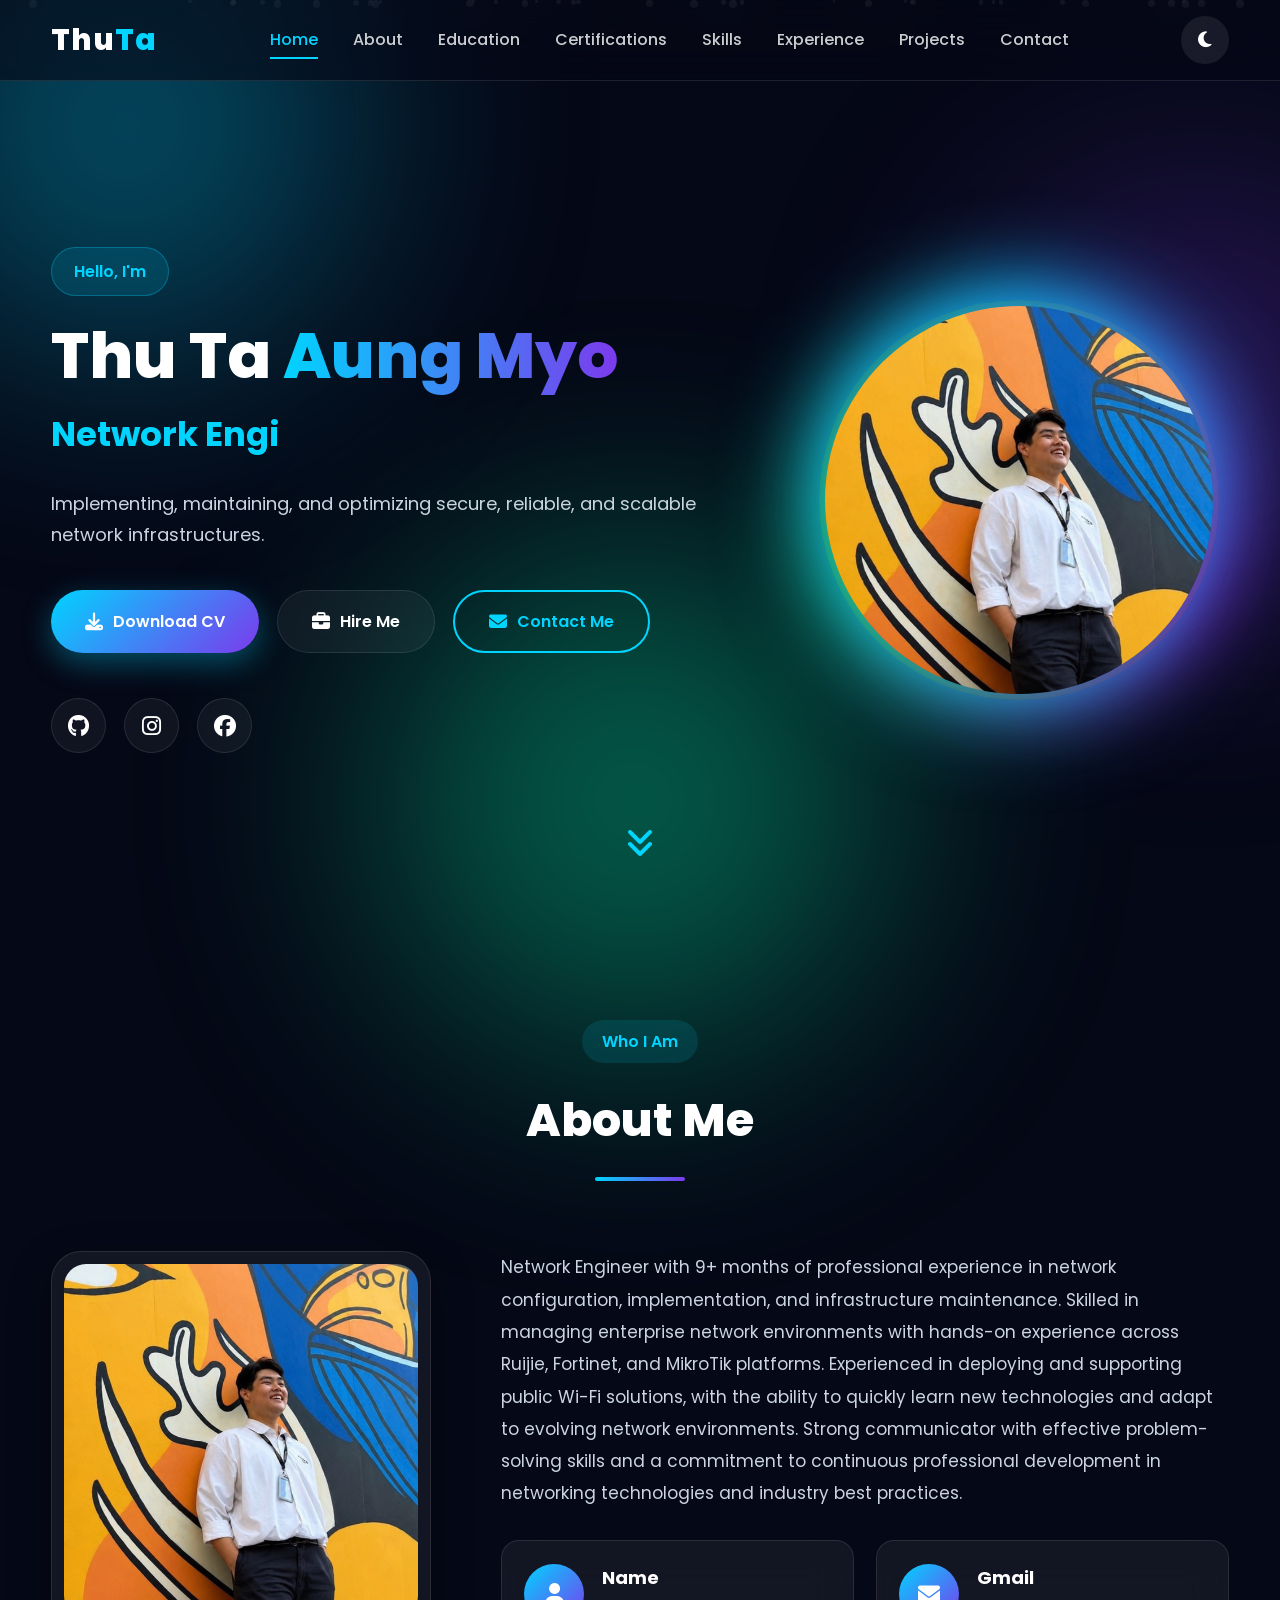
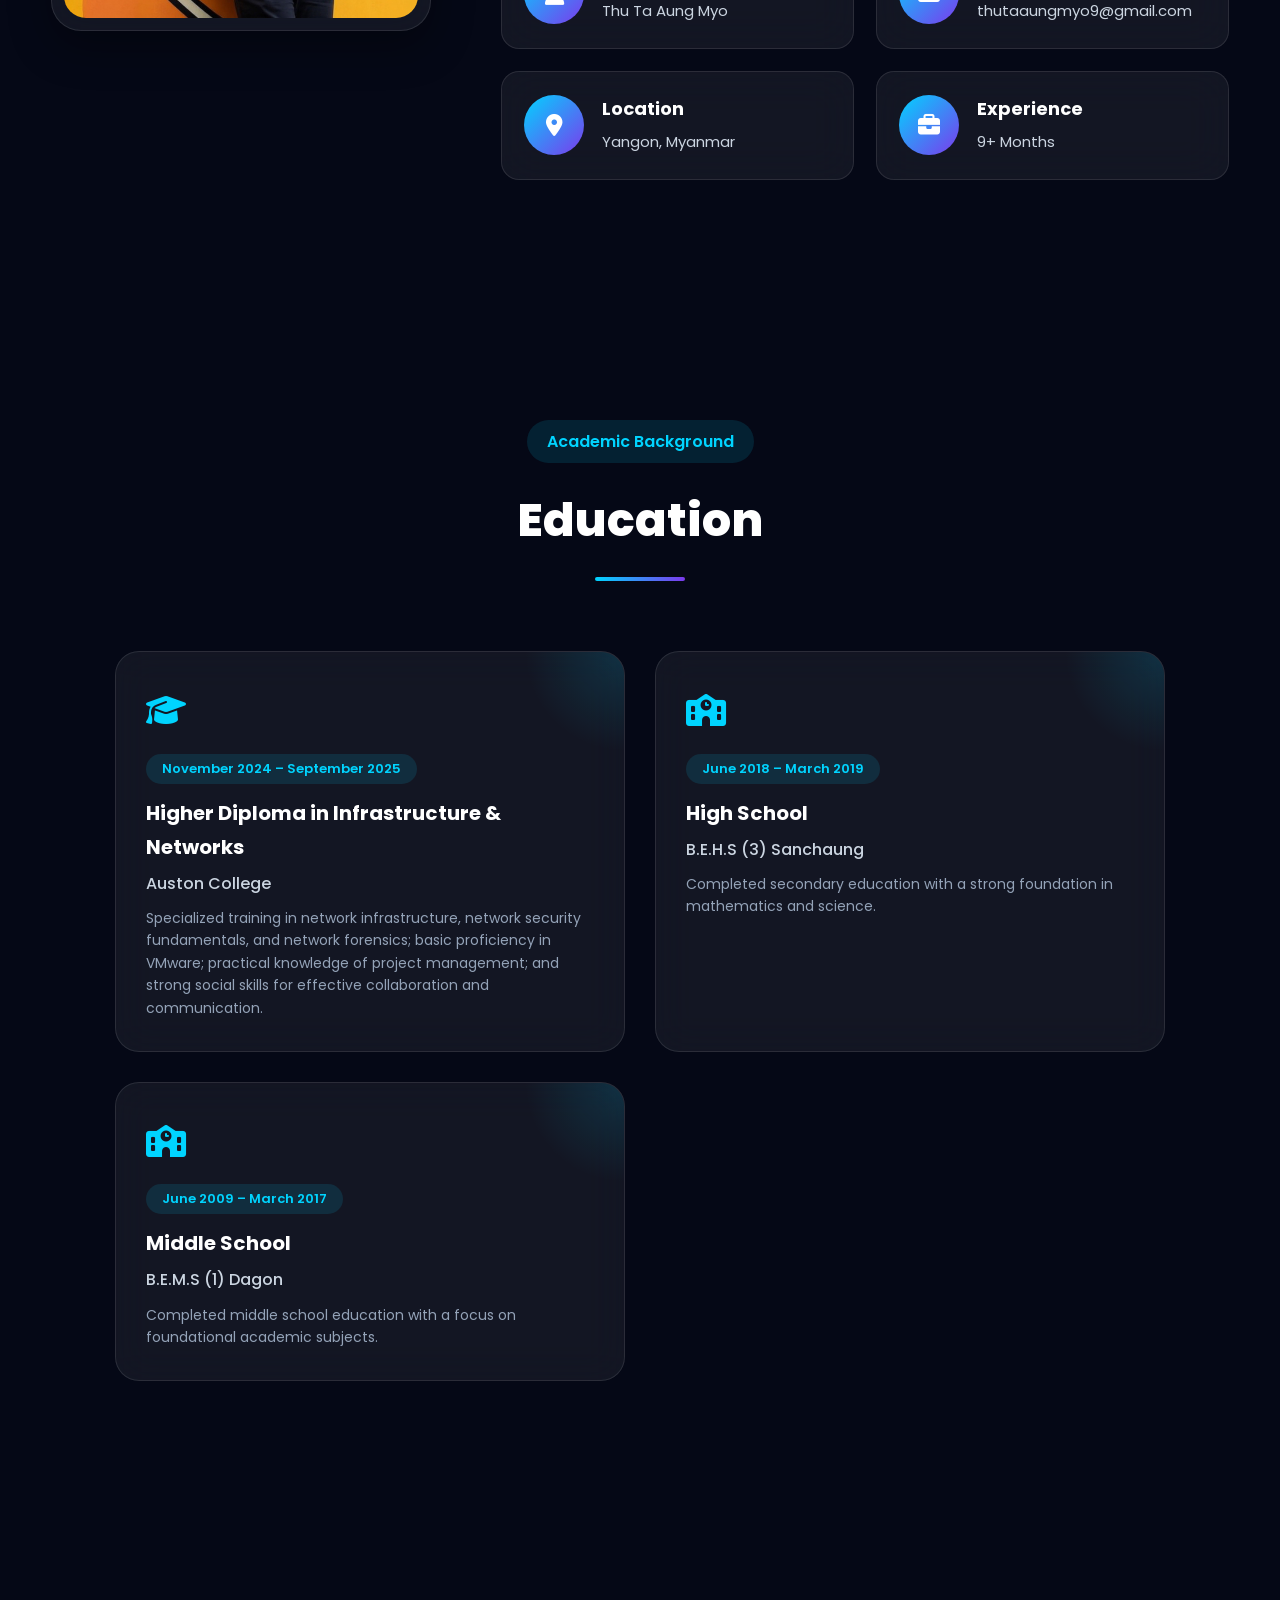
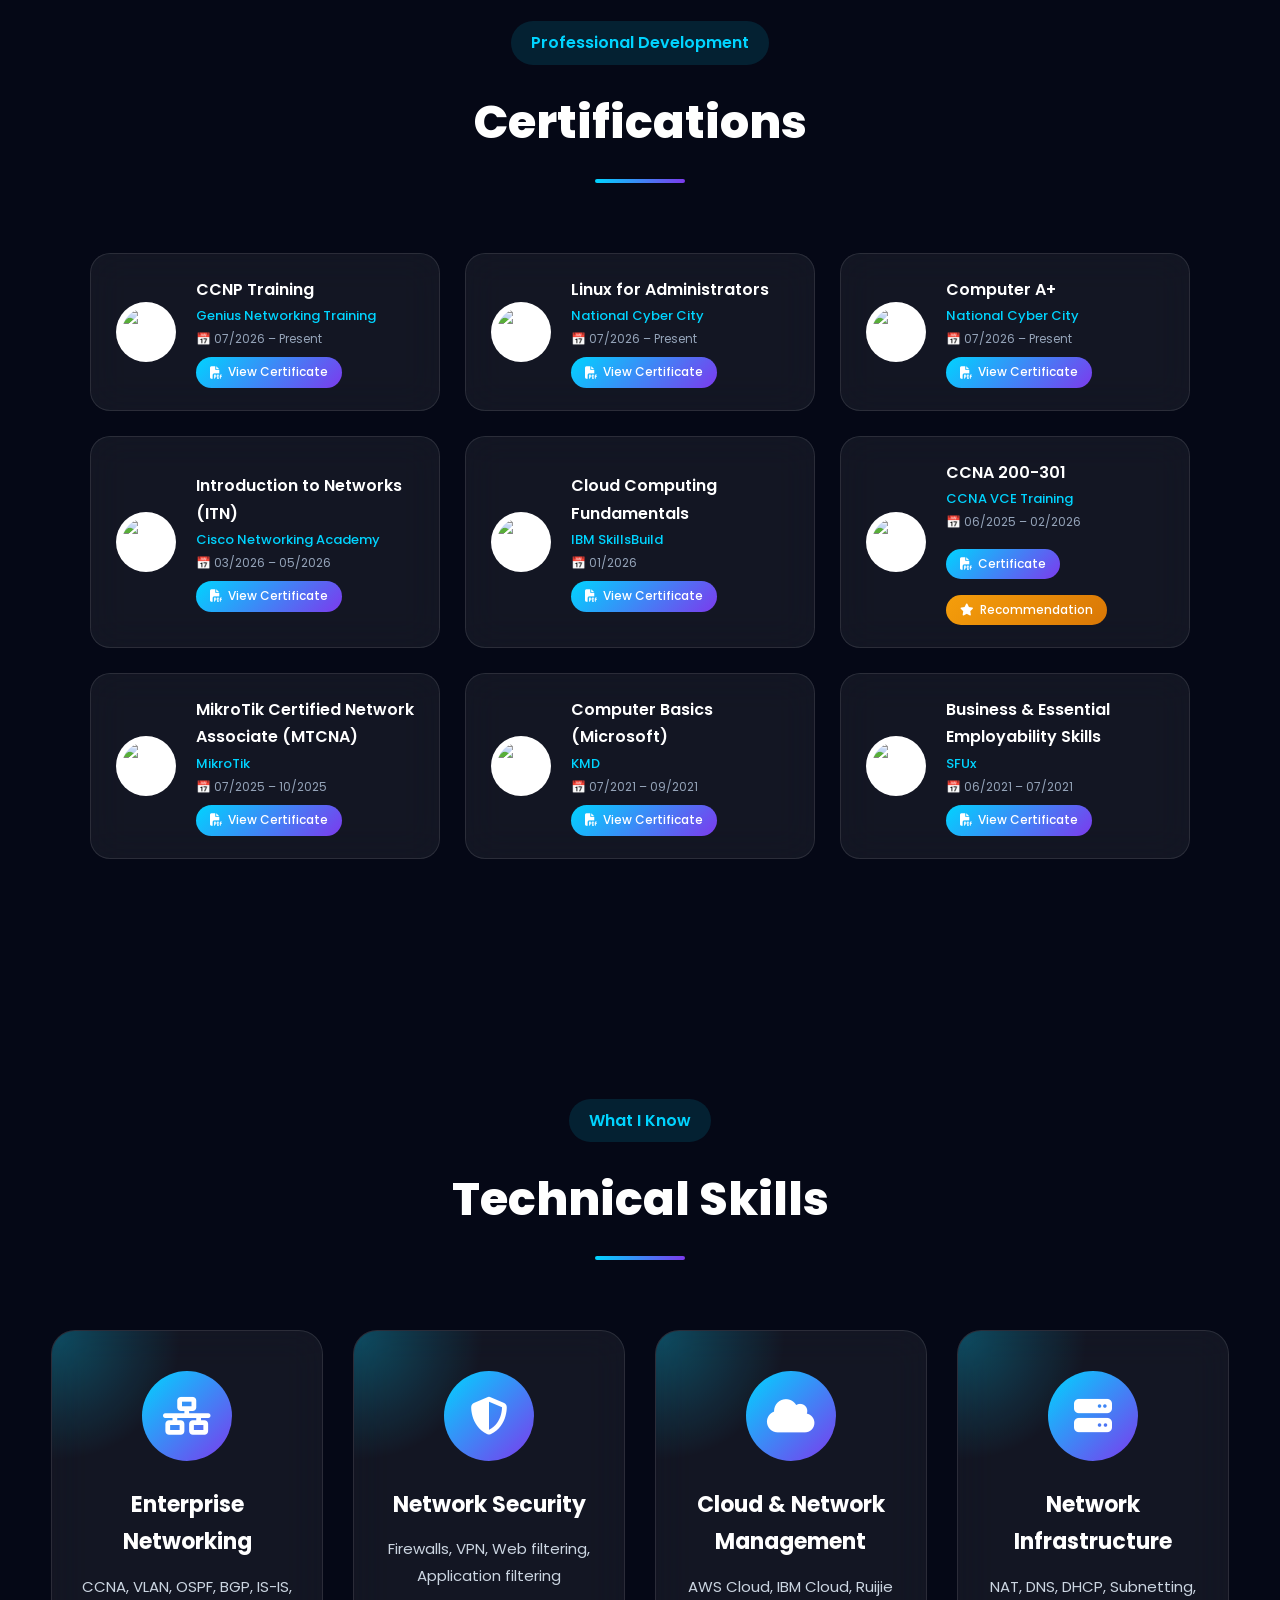
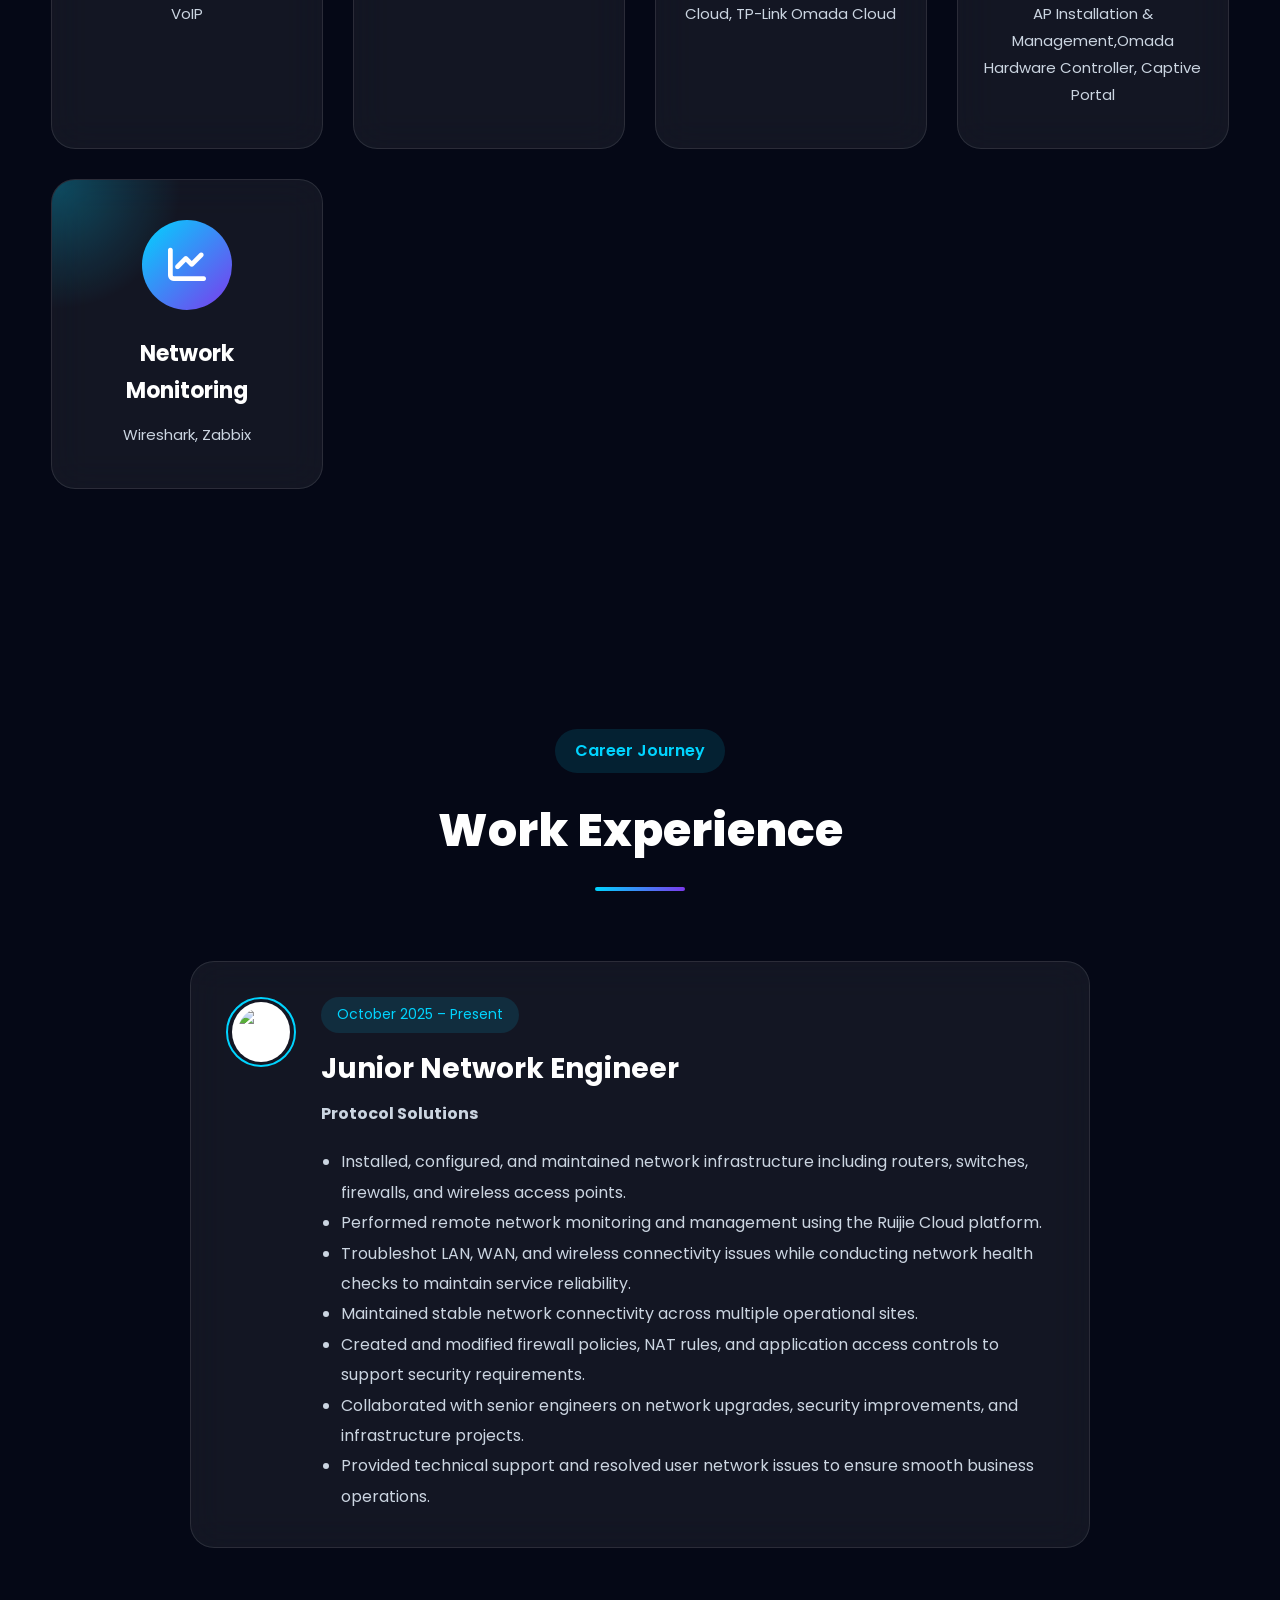
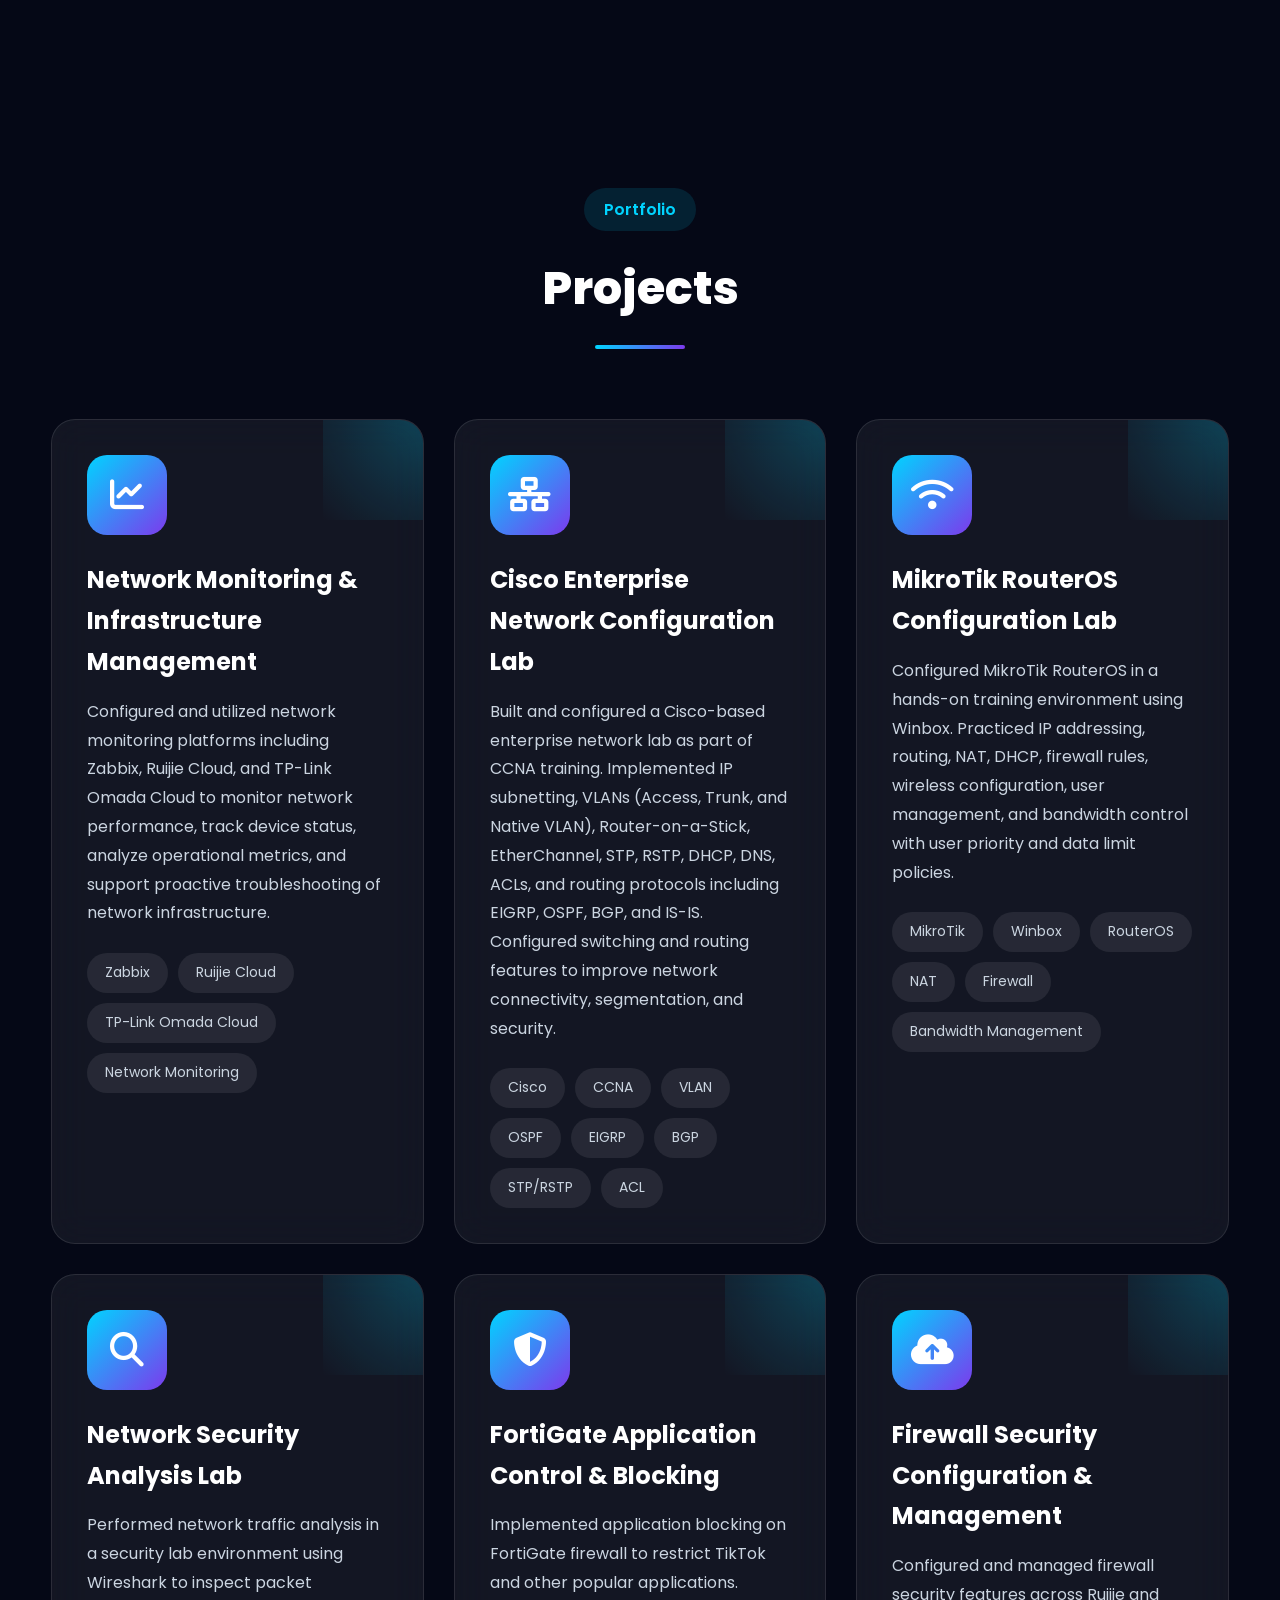
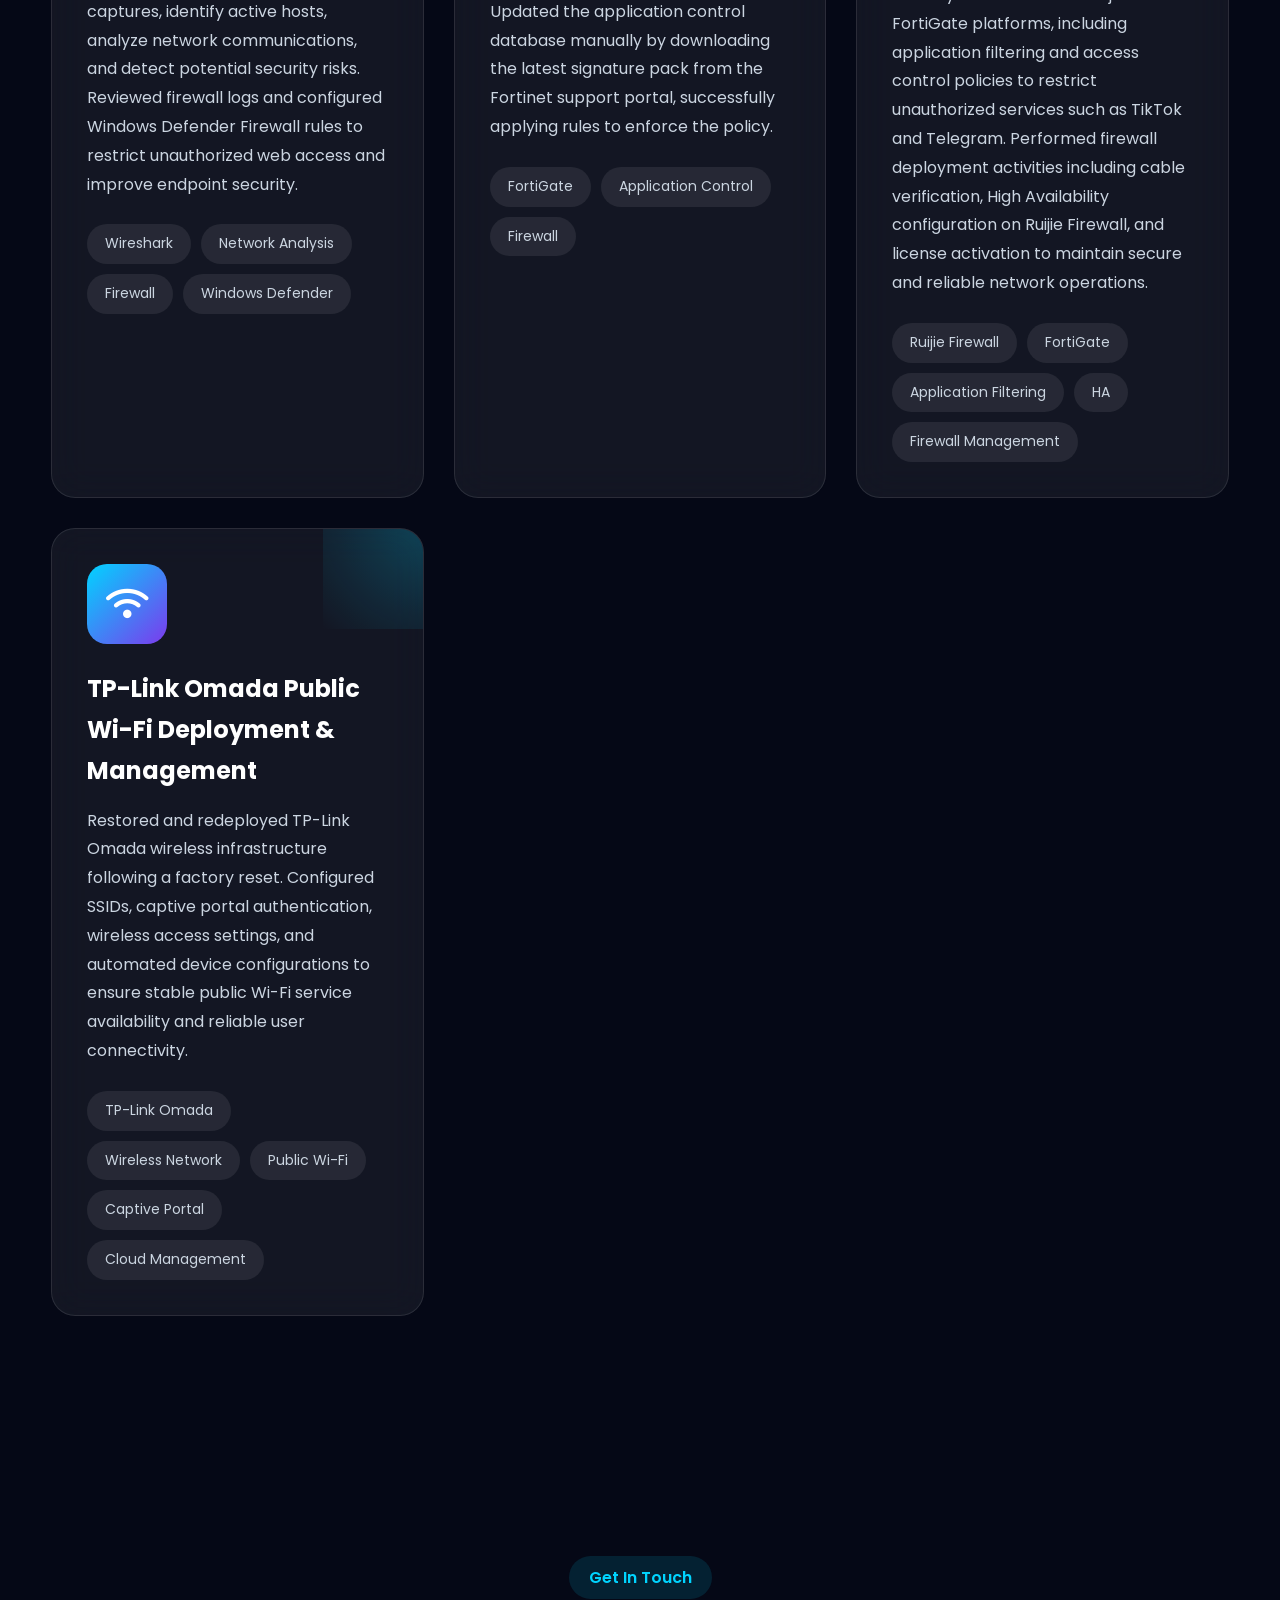
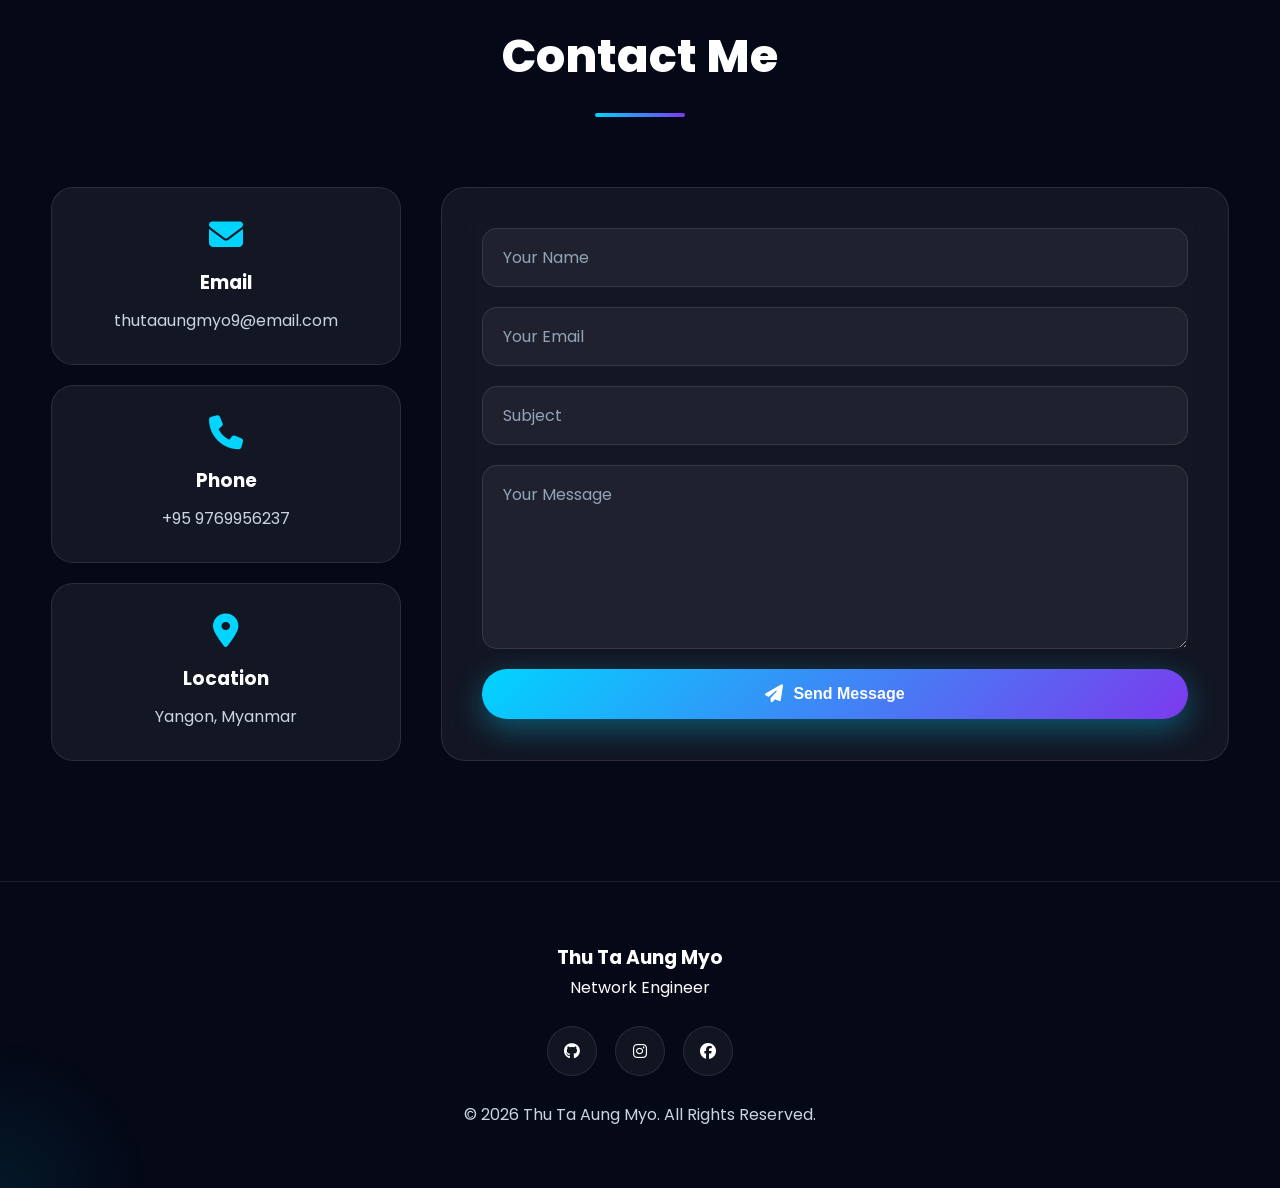
==== commit ae9ea47a: "Update index.html" ====
--- a/index.html
+++ b/index.html
@@ -757,6 +757,136 @@
         }
 
         /*==========================================
+        CERTIFICATIONS SECTION
+        ==========================================*/
+
+        .cert-grid {
+        display: grid;
+        grid-template-columns: repeat(auto-fit, minmax(340px, 1fr));
+        gap: 25px;
+        max-width: 1100px;
+        margin: 0 auto;
+        }
+
+        .cert-item {
+    background: var(--card);
+    border: 1px solid var(--border);
+    border-radius: 20px;
+    padding: 22px 25px;
+    transition: .4s;
+    backdrop-filter: blur(18px);
+    -webkit-backdrop-filter: blur(18px);
+    display: flex;
+    align-items: center;
+    gap: 20px;
+        }
+
+        .cert-item:hover {
+         transform: translateY(-8px);
+        border-color: var(--primary);
+        box-shadow: 0 18px 40px rgba(0, 212, 255, .18);
+        }
+
+        .cert-icon {
+        width: 60px;
+        height: 60px;
+        display: flex;
+        justify-content: center;
+        align-items: center;
+        border-radius: 50%;
+        flex-shrink: 0;
+        overflow: hidden;
+        border: 2px solid var(--border);
+        background: #ffffff;
+        padding: 4px;
+        }
+
+        .cert-icon img {
+        width: 100%;
+        height: 100%;
+        border-radius: 50%;
+        object-fit: contain;
+        }
+
+        .cert-info {
+    flex: 1;
+    min-width: 0;
+        }
+
+        .cert-info h4 {
+        font-size: 16px;
+        font-weight: 600;
+        color: var(--text);
+        margin-bottom: 2px;
+        transition: color 0.3s ease;
+        }
+
+        .cert-info .cert-org {
+        font-size: 13px;
+        color: var(--primary);
+        font-weight: 500;
+        display: block;
+        }
+
+        .cert-info .cert-date {
+        font-size: 12px;
+        color: var(--text3);
+        display: block;
+        margin-top: 2px;
+        }
+
+        .cert-btn {
+        display: inline-flex;
+        align-items: center;
+        gap: 6px;
+        margin-top: 8px;
+        padding: 5px 14px;
+        border-radius: 20px;
+        background: linear-gradient(135deg, var(--primary), var(--secondary));
+        color: #fff;
+        font-size: 12px;
+        font-weight: 500;
+        transition: .3s;
+        border: none;
+        cursor: pointer;
+        text-decoration: none;
+        }
+
+        .cert-btn:hover {
+        transform: translateY(-2px);
+        box-shadow: 0 8px 25px rgba(0, 212, 255, .35);
+        }
+
+        .cert-btn i {
+        font-size: 12px;
+        }
+
+        /* Button Group - ADD THIS */
+        .cert-btn-group {
+            display: flex;
+            gap: 8px;
+            flex-wrap: wrap;
+            margin-top: 8px;
+        }
+
+        /* Recommendation Button - Gold Premium Look - ADD THIS */
+        .cert-btn.recommendation {
+            background: linear-gradient(135deg, #f59e0b, #d97706);
+        }
+
+        .cert-btn.recommendation:hover {
+            box-shadow: 0 8px 25px rgba(245, 158, 11, 0.4);
+            transform: translateY(-2px);
+        }
+
+        /* Responsive */
+        @media(max-width:768px) {
+        .cert-grid {
+        grid-template-columns: 1fr;
+        }
+        }
+
+        /*==========================================
         SKILLS SECTION
         ==========================================*/
 
@@ -1420,6 +1550,7 @@
                     <li><a href="#home" class="active">Home</a></li>
                     <li><a href="#about">About</a></li>
                     <li><a href="#education">Education</a></li>
+                    <li><a href="#certifications">Certifications</a></li>
                     <li><a href="#skills">Skills</a></li>
                     <li><a href="#experience">Experience</a></li>
                     <li><a href="#projects">Projects</a></li>
@@ -1447,10 +1578,10 @@
         <div class="container">
             <div class="hero-content">
                 <div class="hero-left" data-aos="fade-right">
-                    <span class="hero-tag">👋 Hello, I'm</span>
+                    <span class="hero-tag">Hello, I'm</span>
                     <h1>Thu Ta <span class="highlight">Aung Myo</span></h1>
                     <h2><span id="typing"></span></h2>
-                    <p>Building secure, reliable, and scalable network infrastructures.</p>
+                    <p>Implementing, maintaining, and optimizing secure, reliable, and scalable network infrastructures.</p>
                     <div class="hero-buttons">
                         <a href="assets/CV-Thu-Ta-Aung-Myo.pdf" class="btn primary" download>
                             <i class="fa-solid fa-download"></i> Download CV
@@ -1503,9 +1634,9 @@
                     </div>
                 </div>
                 <div class="about-content" data-aos="fade-left">
-                    <p>
-                        Network Engineer with 1 year of professional experience in network configuration and infrastructure maintenance. Possesses a strong commitment to continuous learning, staying actively updated with the latest networking devices and technologies. Practical expertise includes working with Ruijie, Fortinet, and MikroTik platforms, alongside hands-on experience in public Wi-Fi network implementation.
-                    </p>
+                   <p>
+                         Network Engineer with 9+ months of professional experience in network configuration, implementation, and infrastructure maintenance. Skilled in managing enterprise network environments with hands-on experience across Ruijie, Fortinet, and MikroTik platforms. Experienced in deploying and supporting public Wi-Fi solutions, with the ability to quickly learn new technologies and adapt to evolving network environments. Strong communicator with effective problem-solving skills and a commitment to continuous professional development in networking technologies and industry best practices.
+                   </p>
 
                     <div class="about-info">
                         <div class="info-card">
@@ -1518,8 +1649,8 @@
                         <div class="info-card">
                             <i class="fas fa-envelope"></i>
                             <div>
-                                <h4>Email</h4>
-                                <p><a href="mailto:thutaaungmyo9@email.com" style="color: var(--text2);">thutaaungmyo9@email.com</a></p>
+                                <h4>Gmail</h4>
+                                <p><a href="mailto:thutaaungmyo9@gmail.com" style="color: var(--text2);">thutaaungmyo9@gmail.com</a></p>
                             </div>
                         </div>
                         <div class="info-card">
@@ -1533,7 +1664,7 @@
                             <i class="fas fa-briefcase"></i>
                             <div>
                                 <h4>Experience</h4>
-                                <p>1+ Years</p>
+                                <p>9+ Months</p>
                             </div>
                         </div>
                     </div>
@@ -1595,6 +1726,161 @@
     </section>
 
     <!--====================-->
+<!-- Certifications -->
+<!--====================-->
+<section id="certifications" class="section">
+    <div class="container">
+        <div class="section-title" data-aos="fade-up">
+            <span>Professional Development</span>
+            <h2>Certifications</h2>
+        </div>
+        <div class="cert-grid">
+            
+            <!-- CCNP Training -->
+            <div class="cert-item" data-aos="fade-up" data-aos-delay="100">
+                <div class="cert-icon">
+                    <img src="images/genius-networking-logo.png" alt="Genius Networking">
+                </div>
+                <div class="cert-info">
+                    <h4>CCNP Training</h4>
+                    <span class="cert-org">Genius Networking Training</span>
+                    <span class="cert-date">📅 07/2026 – Present</span>
+                    <a href="certificates/ccnp-training.pdf" class="cert-btn" target="_blank">
+                        <i class="fas fa-file-pdf"></i> View Certificate
+                    </a>
+                </div>
+            </div>
+
+            <!-- Linux for Administrators -->
+            <div class="cert-item" data-aos="fade-up" data-aos-delay="150">
+                <div class="cert-icon">
+                    <img src="images/national-cyber-city-logo.png" alt="National Cyber City">
+                </div>
+                <div class="cert-info">
+                    <h4>Linux for Administrators</h4>
+                    <span class="cert-org">National Cyber City</span>
+                    <span class="cert-date">📅 07/2026 – Present</span>
+                    <a href="certificates/linux-administrators.pdf" class="cert-btn" target="_blank">
+                        <i class="fas fa-file-pdf"></i> View Certificate
+                    </a>
+                </div>
+            </div>
+
+            <!-- Computer A+ -->
+            <div class="cert-item" data-aos="fade-up" data-aos-delay="200">
+                <div class="cert-icon">
+                    <img src="images/national-cyber-city-logo.png" alt="National Cyber City">
+                </div>
+                <div class="cert-info">
+                    <h4>Computer A+</h4>
+                    <span class="cert-org">National Cyber City</span>
+                    <span class="cert-date">📅 07/2026 – Present</span>
+                    <a href="certificates/computer-aplus.pdf" class="cert-btn" target="_blank">
+                        <i class="fas fa-file-pdf"></i> View Certificate
+                    </a>
+                </div>
+            </div>
+
+            <!-- Introduction to Networks (ITN) -->
+            <div class="cert-item" data-aos="fade-up" data-aos-delay="250">
+                <div class="cert-icon">
+                    <img src="images/cisco-academy-logo.png" alt="Cisco Networking Academy">
+                </div>
+                <div class="cert-info">
+                    <h4>Introduction to Networks (ITN)</h4>
+                    <span class="cert-org">Cisco Networking Academy</span>
+                    <span class="cert-date">📅 03/2026 – 05/2026</span>
+                    <a href="certificates/itn-cisco.pdf" class="cert-btn" target="_blank">
+                        <i class="fas fa-file-pdf"></i> View Certificate
+                    </a>
+                </div>
+            </div>
+
+            <!-- Cloud Computing Fundamentals -->
+            <div class="cert-item" data-aos="fade-up" data-aos-delay="300">
+                <div class="cert-icon">
+                    <img src="images/ibm-skillsbuild-logo.png" alt="IBM SkillsBuild">
+                </div>
+                <div class="cert-info">
+                    <h4>Cloud Computing Fundamentals</h4>
+                    <span class="cert-org">IBM SkillsBuild</span>
+                    <span class="cert-date">📅 01/2026</span>
+                    <a href="certificates/cloud-computing-ibm.pdf" class="cert-btn" target="_blank">
+                        <i class="fas fa-file-pdf"></i> View Certificate
+                    </a>
+                </div>
+            </div>
+
+            <!-- CCNA 200-301 -->
+            <div class="cert-item" data-aos="fade-up" data-aos-delay="350">
+                <div class="cert-icon">
+                    <img src="images/ccna-vce-logo.png" alt="CCNA VCE Training">
+                </div>
+                <div class="cert-info">
+                    <h4>CCNA 200-301</h4>
+                    <span class="cert-org">CCNA VCE Training</span>
+                    <span class="cert-date">📅 06/2025 – 02/2026</span>
+                    <div class="cert-btn-group">
+                        <a href="certificates/ccna-200-301.pdf" class="cert-btn" target="_blank">
+                            <i class="fas fa-file-pdf"></i> Certificate
+                        </a>
+                        <a href="certificates/ccna-recommendation-letter.pdf" class="cert-btn recommendation" target="_blank">
+                            <i class="fas fa-star"></i> Recommendation
+                        </a>
+                    </div>
+                </div>
+            </div>
+
+            <!-- MikroTik MTCNA -->
+            <div class="cert-item" data-aos="fade-up" data-aos-delay="400">
+                <div class="cert-icon">
+                    <img src="images/mikrotik-logo.png" alt="MikroTik">
+                </div>
+                <div class="cert-info">
+                    <h4>MikroTik Certified Network Associate (MTCNA)</h4>
+                    <span class="cert-org">MikroTik</span>
+                    <span class="cert-date">📅 07/2025 – 10/2025</span>
+                    <a href="certificates/mtcna-mikrotik.pdf" class="cert-btn" target="_blank">
+                        <i class="fas fa-file-pdf"></i> View Certificate
+                    </a>
+                </div>
+            </div>
+
+            <!-- Computer Basics (Microsoft) -->
+            <div class="cert-item" data-aos="fade-up" data-aos-delay="450">
+                <div class="cert-icon">
+                    <img src="images/kmd-logo.png" alt="KMD">
+                </div>
+                <div class="cert-info">
+                    <h4>Computer Basics (Microsoft)</h4>
+                    <span class="cert-org">KMD</span>
+                    <span class="cert-date">📅 07/2021 – 09/2021</span>
+                    <a href="certificates/computer-basics-microsoft.pdf" class="cert-btn" target="_blank">
+                        <i class="fas fa-file-pdf"></i> View Certificate
+                    </a>
+                </div>
+            </div>
+
+            <!-- Business & Essential Employability Skills -->
+            <div class="cert-item" data-aos="fade-up" data-aos-delay="500">
+                <div class="cert-icon">
+                    <img src="images/sfu-logo.png" alt="SFUx">
+                </div>
+                <div class="cert-info">
+                    <h4>Business & Essential Employability Skills</h4>
+                    <span class="cert-org">SFUx</span>
+                    <span class="cert-date">📅 06/2021 – 07/2021</span>
+                    <a href="certificates/business-skills-sfu.pdf" class="cert-btn" target="_blank">
+                        <i class="fas fa-file-pdf"></i> View Certificate
+                    </a>
+                </div>
+            </div>
+
+        </div>
+    </div>
+</section>
+
+    <!--====================-->
     <!-- Skills -->
     <!--====================-->
 
@@ -1607,28 +1893,28 @@
             <div class="skills-grid">
                 <div class="skill-card" data-aos="zoom-in">
                     <div class="skill-icon"><i class="fas fa-network-wired"></i></div>
-                    <h3>Network Design</h3>
-                    <p>CCNA, VLAN, OSPF, BGP, IS-IS</p>
+                    <h3>Enterprise Networking</h3>
+                    <p>CCNA, VLAN, OSPF, BGP, IS-IS, VoIP</p>
                 </div>
                 <div class="skill-card" data-aos="zoom-in" data-aos-delay="100">
                     <div class="skill-icon"><i class="fas fa-shield-alt"></i></div>
-                    <h3>Security</h3>
-                    <p>Firewalls, Web filtering, App filtering, VPN</p>
+                    <h3>Network Security</h3>
+                    <p>Firewalls, VPN, Web filtering, Application filtering</p>
                 </div>
                 <div class="skill-card" data-aos="zoom-in" data-aos-delay="200">
                     <div class="skill-icon"><i class="fas fa-cloud"></i></div>
-                    <h3>Cloud Fundamental</h3>
-                    <p>IBM, AWS</p>
+                    <h3>Cloud & Network Management</h3>
+                    <p>AWS Cloud, IBM Cloud, Ruijie Cloud, TP-Link Omada Cloud</p>
                 </div>
                 <div class="skill-card" data-aos="zoom-in" data-aos-delay="300">
                     <div class="skill-icon"><i class="fas fa-server"></i></div>
-                    <h3>Infrastructure</h3>
-                    <p>SD-WAN, DNS, DHCP, AP Installation</p>
+                    <h3> Network Infrastructure</h3>
+                    <p>NAT, DNS, DHCP, Subnetting, AP Installation & Management,Omada Hardware Controller, Captive Portal </p>
                 </div>
                 <div class="skill-card" data-aos="zoom-in" data-aos-delay="400">
                     <div class="skill-icon"><i class="fas fa-chart-line"></i></div>
-                    <h3>Monitoring</h3>
-                    <p>Wireshark, Zabbix, Netdata</p>
+                    <h3>Network Monitoring</h3>
+                    <p>Wireshark, Zabbix </p>
                 </div>
             </div>
         </div>
@@ -1638,31 +1924,37 @@
     <!-- Experience -->
     <!--====================-->
     <section id="experience" class="experience section">
-        <div class="container">
-            <div class="section-title" data-aos="fade-up">
-                <span>Career Journey</span>
-                <h2>Work Experience</h2>
-            </div>
-            <div class="timeline">
-                <div class="timeline-item" data-aos="fade-up">
-                    <div class="timeline-dot">
-                        <i class="fas fa-briefcase"></i>
-                    </div>
-                    <div class="timeline-content">
-                        <span class="timeline-date">May 2026 – Present</span>
-                        <h3>Junior Network Engineer</h3>
-                        <h4>Protocol Solutions</h4>
-                        <ul>
-                            <li>Installed, configured, and maintained network infrastructure including routers, switches, firewalls, and access points.</li>
-                            <li>Managed and monitored network devices remotely using Ruijie Cloud platform.</li>
-                            <li>Delivered user support and assisted senior engineers in network upgrades and security deployments.</li>
-                            <li>Diagnosed and resolved LAN, WAN, and wireless connectivity issues to ensure network stability.</li>
-                        </ul>
-                    </div>
+    <div class="container">
+        <div class="section-title" data-aos="fade-up">
+            <span>Career Journey</span>
+            <h2>Work Experience</h2>
+        </div>
+
+        <div class="timeline">
+            <div class="timeline-item" data-aos="fade-up">
+                <div class="timeline-dot" style="background: transparent; border: 2px solid var(--primary); padding: 4px;">
+                    <img src="images/Protocol-Solutions-Logo.jpeg" alt="Protocol Solutions" style="width: 60px; height: 60px; border-radius: 50%; object-fit: contain; background: #ffffff; padding: 6px;">
+                </div>
+
+                <div class="timeline-content">
+                    <span class="timeline-date">October 2025 – Present</span>
+                    <h3>Junior Network Engineer</h3>
+                    <h4>Protocol Solutions</h4>
+
+                    <ul>
+                        <li>Installed, configured, and maintained network infrastructure including routers, switches, firewalls, and wireless access points.</li>
+                        <li>Performed remote network monitoring and management using the Ruijie Cloud platform.</li>
+                        <li>Troubleshot LAN, WAN, and wireless connectivity issues while conducting network health checks to maintain service reliability.</li>
+                        <li>Maintained stable network connectivity across multiple operational sites.</li>
+                        <li>Created and modified firewall policies, NAT rules, and application access controls to support security requirements.</li>
+                        <li>Collaborated with senior engineers on network upgrades, security improvements, and infrastructure projects.</li>
+                        <li>Provided technical support and resolved user network issues to ensure smooth business operations.</li>
+                    </ul>
                 </div>
             </div>
         </div>
-    </section>
+    </div>
+</section>
 
     <!--====================-->
     <!-- Projects -->
@@ -1679,12 +1971,13 @@
                 <div class="project-card" data-aos="fade-up">
                     <div class="project-icon"><i class="fas fa-chart-line"></i></div>
                     <div class="project-content">
-                        <h3>Network Monitoring with Netdata</h3>
-                        <p>Deployed and configured Netdata on Ubuntu for real-time system and network performance monitoring. Analyzed key metrics to support troubleshooting and performance optimization.</p>
+                        <h3>Network Monitoring & Infrastructure Management</h3>
+                        <p>Configured and utilized network monitoring platforms including Zabbix, Ruijie Cloud, and TP-Link Omada Cloud to monitor network performance, track device status, analyze operational metrics, and support proactive troubleshooting of network infrastructure.</p>
                         <div class="project-tags">
-                            <span>Netdata</span>
-                            <span>Ubuntu</span>
-                            <span>Performance Monitoring</span>
+                            <span>Zabbix</span>
+                            <span>Ruijie Cloud</span>
+                            <span>TP-Link Omada Cloud</span>
+                            <span>Network Monitoring</span>
                         </div>
                     </div>
                 </div>
@@ -1692,13 +1985,18 @@
                 <div class="project-card" data-aos="fade-up" data-aos-delay="100">
                     <div class="project-icon"><i class="fas fa-network-wired"></i></div>
                     <div class="project-content">
-                        <h3>Cisco LAN Network Deployment</h3>
-                        <p>Designed and implemented a LAN network using Cisco routers and switches. Configured VLANs, Router-on-a-Stick, EtherChannel, VoIP, Port Security, and ACLs to enhance performance and security.</p>
+                        <h3>Cisco Enterprise Network Configuration Lab</h3>
+                        <p>Built and configured a Cisco-based enterprise network lab as part of CCNA training. Implemented IP subnetting, VLANs (Access, Trunk, and Native VLAN), Router-on-a-Stick, EtherChannel, STP, RSTP, DHCP, DNS, ACLs, and routing protocols including EIGRP, OSPF, BGP, and IS-IS. Configured switching and routing features to improve network connectivity, segmentation, and security.</p>
                         <div class="project-tags">
-                            <span>Cisco</span>
-                            <span>VLAN</span>
-                            <span>ACL</span>
-                            <span>VoIP</span>
+                                <span>Cisco</span>
+                                <span>CCNA</span>
+                                <span>VLAN</span>
+                                <span>OSPF</span>
+                                <span>EIGRP</span>
+                                <span>BGP</span>
+                                <span>STP/RSTP</span>
+                                <span>ACL</span>
+
                         </div>
                     </div>
                 </div>
@@ -1706,13 +2004,15 @@
                 <div class="project-card" data-aos="fade-up" data-aos-delay="200">
                     <div class="project-icon"><i class="fas fa-wifi"></i></div>
                     <div class="project-content">
-                        <h3>MikroTik Routing & Configuration Lab</h3>
-                        <p>Hands-on experience with MikroTik RouterOS including IP addressing, routing, NAT, DHCP, firewall configuration, and wireless network setup.</p>
+                        <h3>MikroTik RouterOS Configuration Lab</h3>
+                        <p>Configured MikroTik RouterOS in a hands-on training environment using Winbox. Practiced IP addressing, routing, NAT, DHCP, firewall rules, wireless configuration, user management, and bandwidth control with user priority and data limit policies.</p>
                         <div class="project-tags">
                             <span>MikroTik</span>
+                            <span>Winbox</span>
                             <span>RouterOS</span>
                             <span>NAT</span>
                             <span>Firewall</span>
+                            <span>Bandwidth Management</span>
                         </div>
                     </div>
                 </div>
@@ -1720,11 +2020,11 @@
                 <div class="project-card" data-aos="fade-up" data-aos-delay="300">
                     <div class="project-icon"><i class="fas fa-search"></i></div>
                     <div class="project-content">
-                        <h3>Network Forensics & Security Analysis</h3>
-                        <p>Conducted forensic analysis using Wireshark to examine captured traffic from a victim dump file. Identified active users, open ports, and potential vulnerabilities. Analyzed firewall logs and implemented Windows Defender Firewall rules to block malicious web access.</p>
+                        <h3>Network Security Analysis Lab</h3>
+                        <p>Performed network traffic analysis in a security lab environment using Wireshark to inspect packet captures, identify active hosts, analyze network communications, and detect potential security risks. Reviewed firewall logs and configured Windows Defender Firewall rules to restrict unauthorized web access and improve endpoint security.</p>
                         <div class="project-tags">
                             <span>Wireshark</span>
-                            <span>Forensics</span>
+                            <span>Network Analysis</span>
                             <span>Firewall</span>
                             <span>Windows Defender</span>
                         </div>
@@ -1747,13 +2047,14 @@
                 <div class="project-card" data-aos="fade-up" data-aos-delay="100">
                     <div class="project-icon"><i class="fas fa-cloud-upload-alt"></i></div>
                     <div class="project-content">
-                        <h3>Ruijie Firewall Configuration & Management</h3>
-                        <p>Configured Ruijie firewall to block TikTok and Telegram using Ruijie Cloud. Performed step-by-step implementation including cable testing, High Availability reconfiguration, and license activation to ensure seamless deployment.</p>
+                        <h3>Firewall Security Configuration & Management</h3>
+                        <p> Configured and managed firewall security features across Ruijie and FortiGate platforms, including application filtering and access control policies to restrict unauthorized services such as TikTok and Telegram. Performed firewall deployment activities including cable verification, High Availability configuration on Ruijie Firewall, and license activation to maintain secure and reliable network operations.</p>
                         <div class="project-tags">
-                            <span>Ruijie</span>
-                            <span>Cloud</span>
+                            <span>Ruijie Firewall</span>
+                            <span>FortiGate</span>
+                            <span>Application Filtering</span>
                             <span>HA</span>
-                            <span>Firewall</span>
+                            <span>Firewall Management</span>
                         </div>
                     </div>
                 </div>
@@ -1761,13 +2062,14 @@
                 <div class="project-card" data-aos="fade-up" data-aos-delay="200">
                     <div class="project-icon"><i class="fas fa-wifi"></i></div>
                     <div class="project-content">
-                        <h3>TP-Link Omada Public Wi-Fi Redeployment</h3>
-                        <p>Recovered and redeployed TP-Link Omada network after a factory reset. Reconfigured the SSID, public Wi-Fi captive portal, and applied automated configuration settings to restore full network functionality.</p>
+                        <h3>TP-Link Omada Public Wi-Fi Deployment & Management</h3>
+                        <p>Restored and redeployed TP-Link Omada wireless infrastructure following a factory reset. Configured SSIDs, captive portal authentication, wireless access settings, and automated device configurations to ensure stable public Wi-Fi service availability and reliable user connectivity.</p>
                         <div class="project-tags">
-                            <span>TP-Link</span>
-                            <span>Omada</span>
+                            <span>TP-Link Omada</span>
+                            <span>Wireless Network</span>
                             <span>Public Wi-Fi</span>
                             <span>Captive Portal</span>
+                            <span>Cloud Management</span>
                         </div>
                     </div>
                 </div>
@@ -1854,7 +2156,7 @@
 
         // Typing effect
         const typingElement = document.getElementById('typing');
-        const roles = ['Network Engineer', 'Network Security Engineer', 'Cloud Fundamentalist', 'Infrastructure Engineer'];
+        const roles = ['Network Engineer', 'Network Security Engineer', 'Infrastructure Engineer'];
         let roleIndex = 0;
         let charIndex = 0;
         let isDeleting = false;
@@ -2007,4 +2309,4 @@
 
 </body>
 
-</html>+</html>
